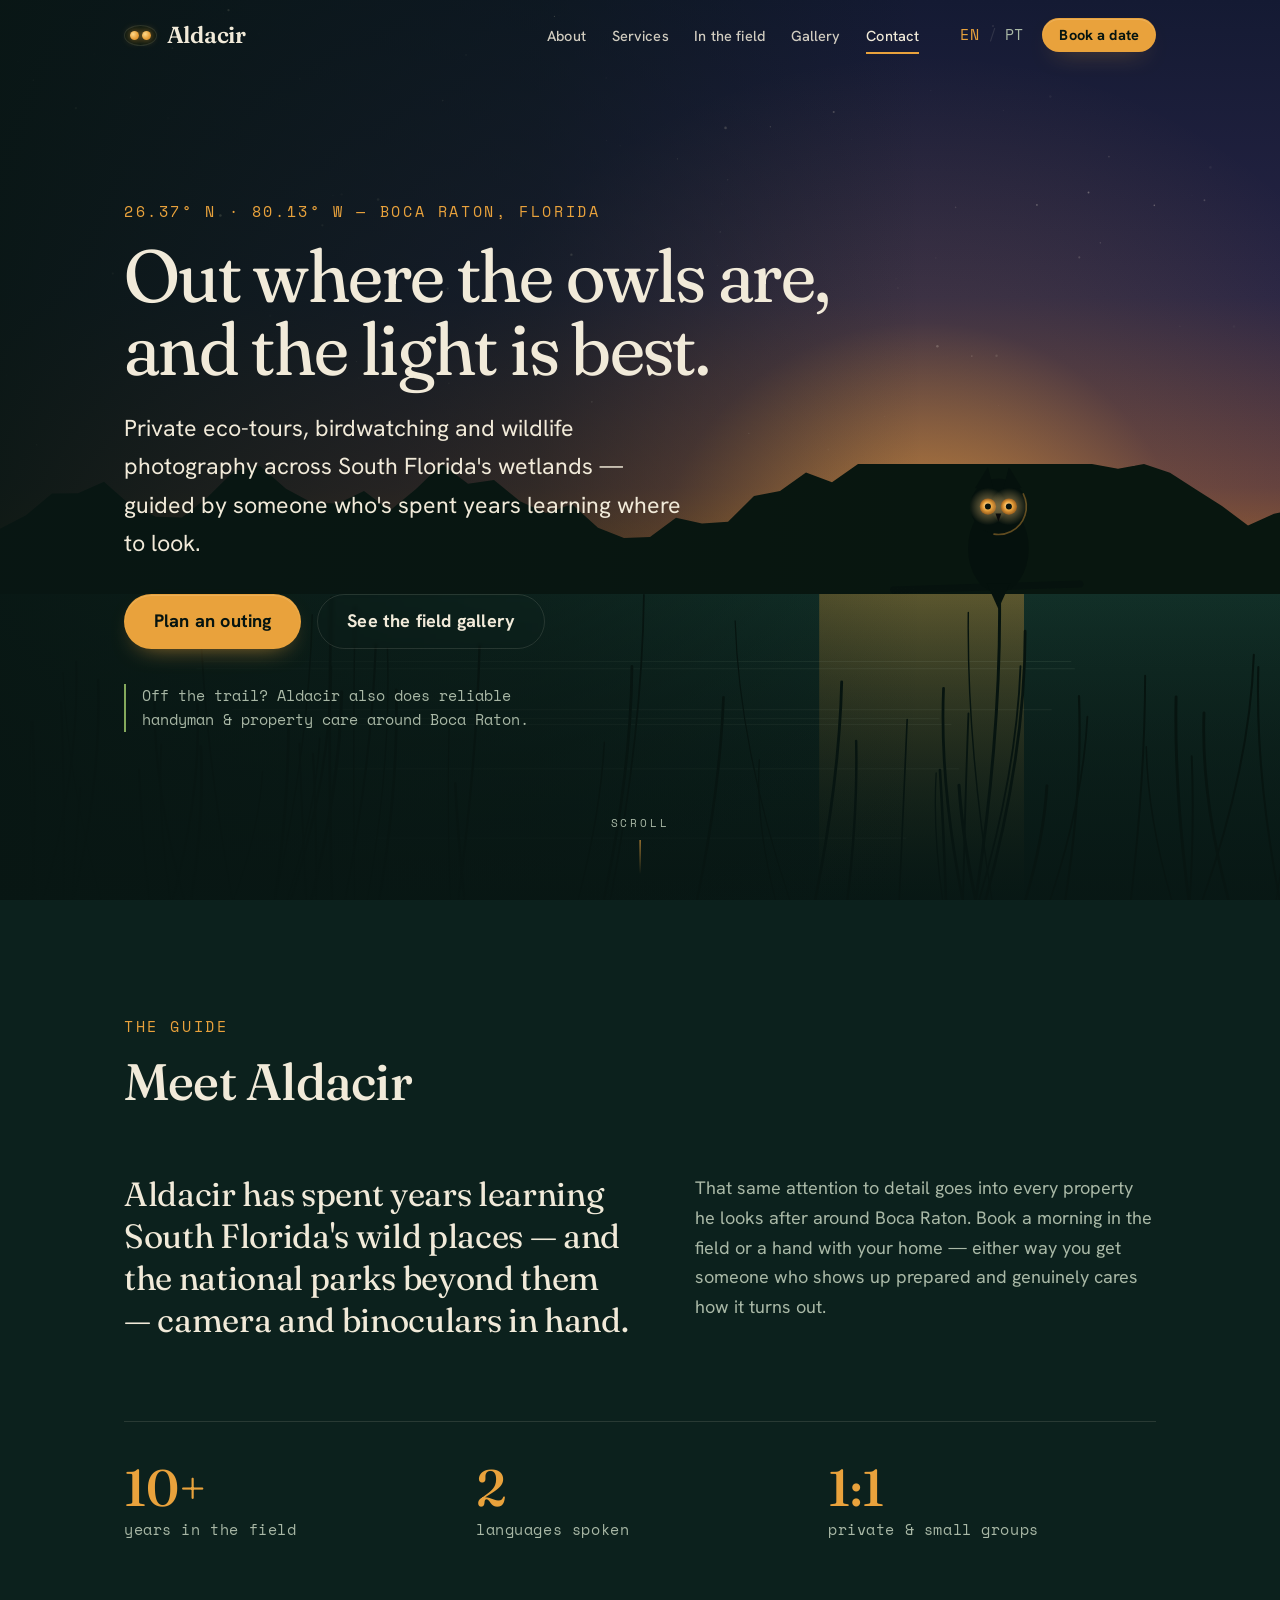
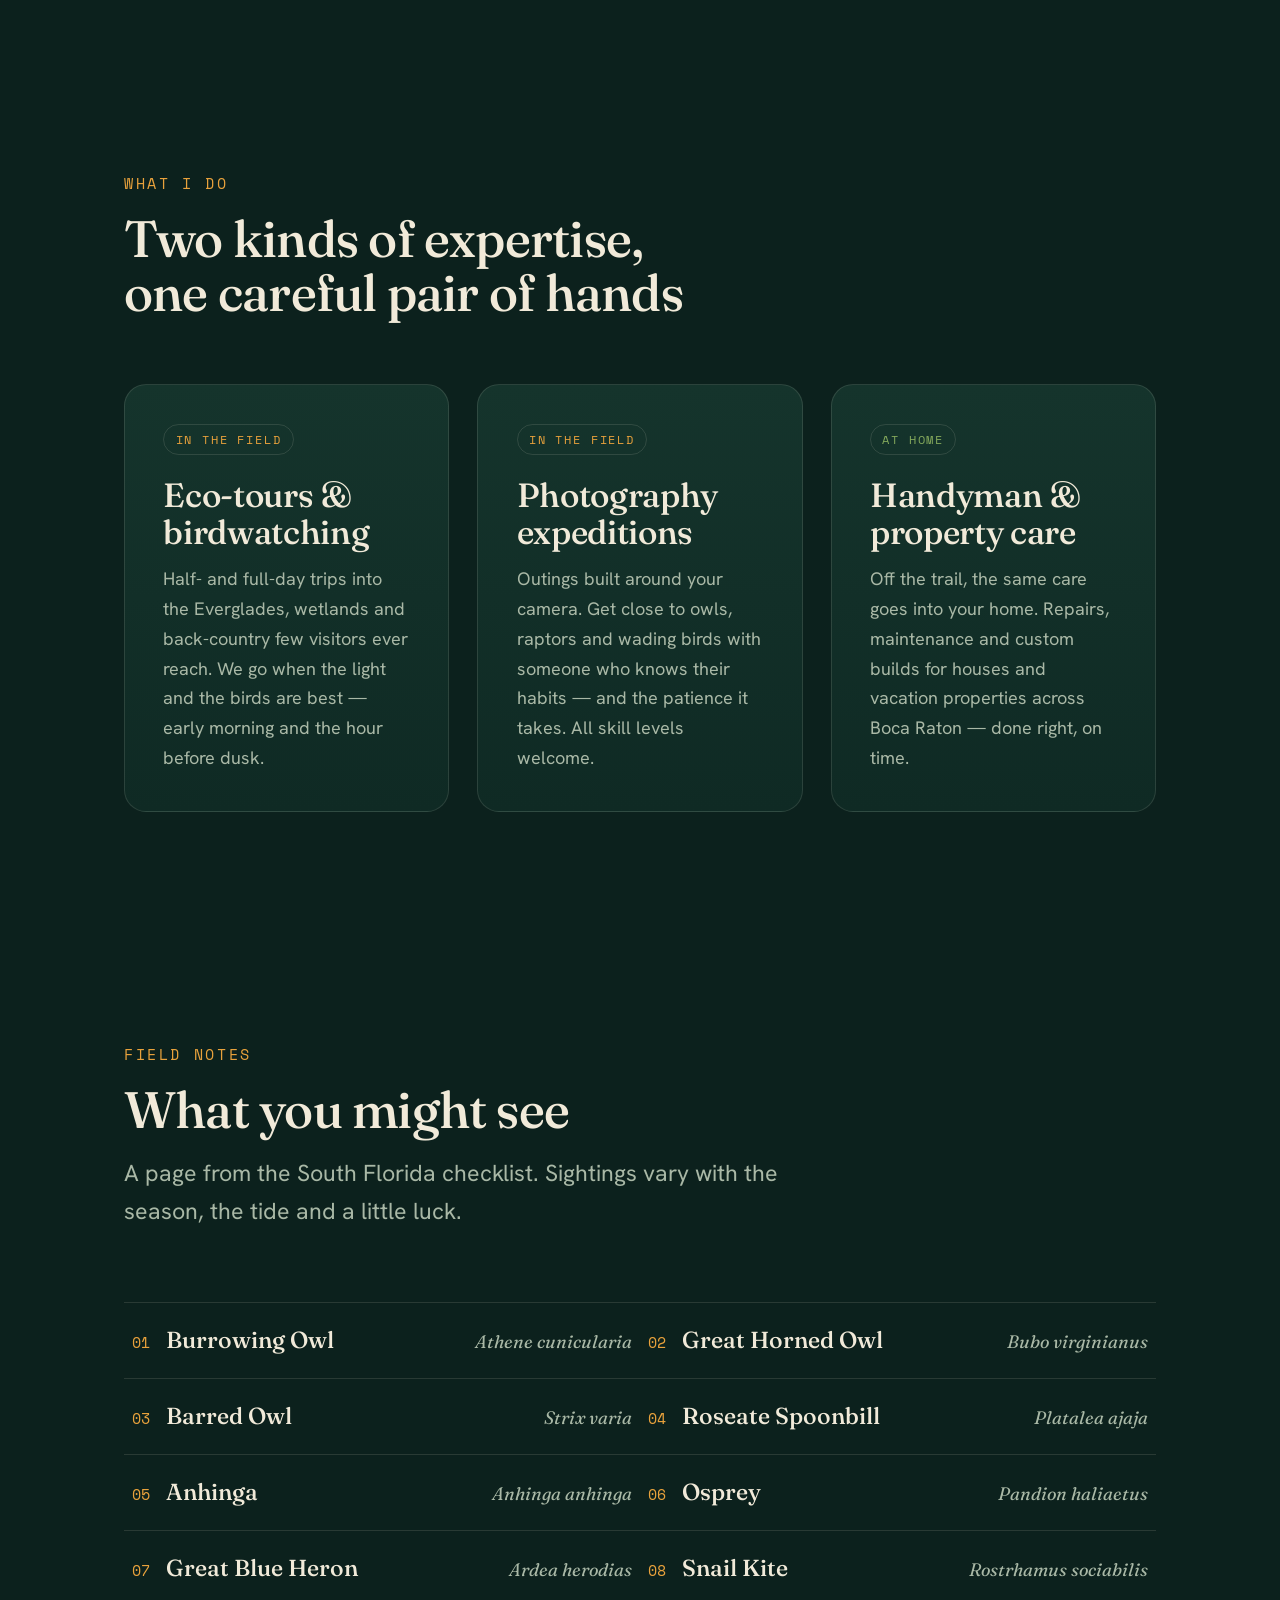
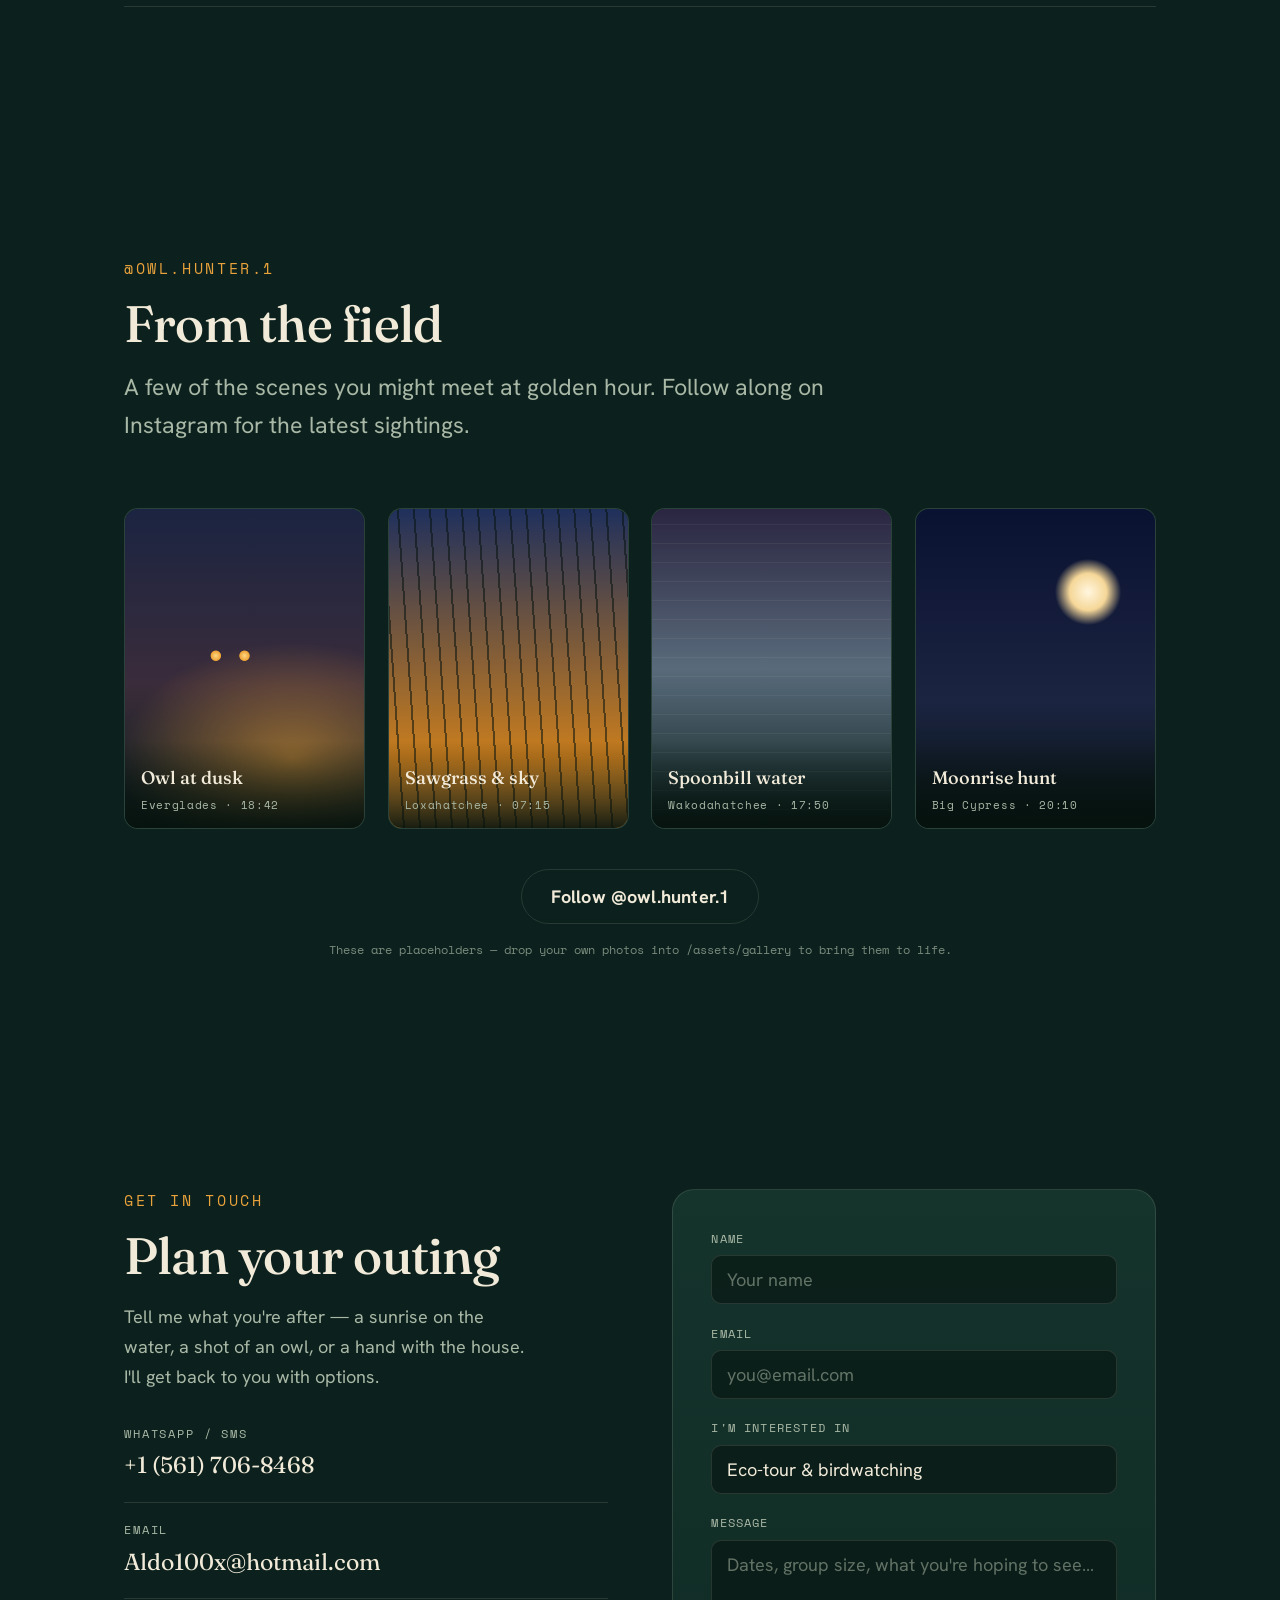
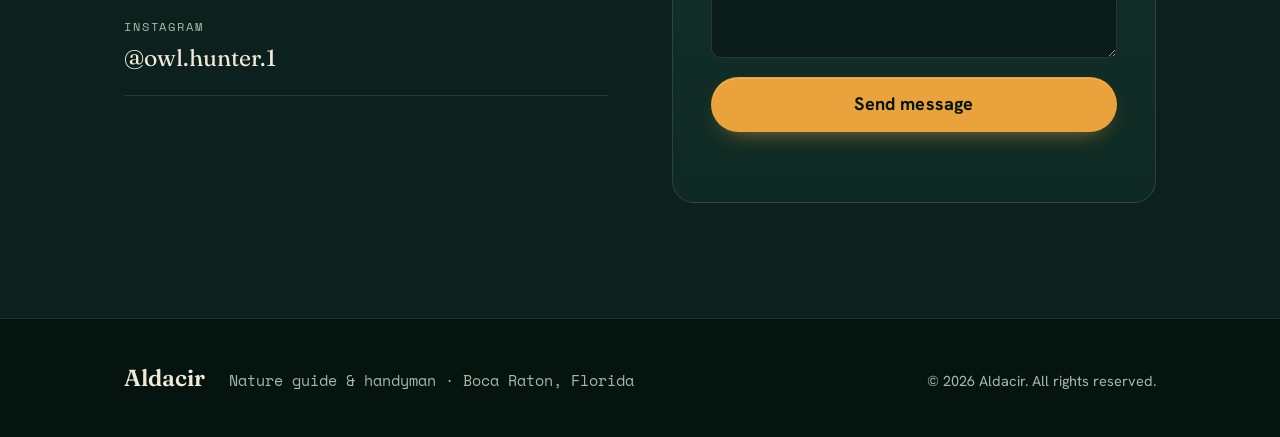
==== index.html @ 4873aee6 "Build Aldacir landing page: Everglades-twilight design, bilingual EN/PT, Netlify-ready - Redesign as" ====
<!DOCTYPE html>
<html lang="en">
<head>
  <meta charset="UTF-8" />
  <meta name="viewport" content="width=device-width, initial-scale=1.0" />
  <title>Aldacir — Nature Guide & Handyman in Boca Raton, FL</title>
  <meta name="description" content="Private eco-tours, birdwatching and wildlife photography across South Florida's wetlands — plus trusted handyman and property care in Boca Raton. Guided by Aldacir." />
  <meta name="author" content="Aldacir" />
  <meta name="theme-color" content="#0C211D" />
  <link rel="canonical" href="https://owlhunter.netlify.app/" />

  <!-- Open Graph / social -->
  <meta property="og:type" content="website" />
  <meta property="og:title" content="Aldacir — Nature Guide & Handyman in Boca Raton" />
  <meta property="og:description" content="Owls, herons and the last light of the Everglades. Private eco-tours, birdwatching and wildlife photography — plus handyman work around Boca Raton." />
  <meta property="og:image" content="/social-card.png" />
  <meta property="og:image:width" content="1200" />
  <meta property="og:image:height" content="630" />
  <meta property="og:locale" content="en_US" />
  <meta property="og:locale:alternate" content="pt_BR" />
  <meta name="twitter:card" content="summary_large_image" />
  <meta name="twitter:title" content="Aldacir — Nature Guide & Handyman in Boca Raton" />
  <meta name="twitter:description" content="Owls, herons and the last light of the Everglades. Private eco-tours and wildlife photography around Boca Raton." />
  <meta name="twitter:image" content="/social-card.png" />

  <!-- Icons -->
  <link rel="icon" type="image/svg+xml" href="/favicon.svg" />
  <link rel="apple-touch-icon" href="/favicon.svg" />
  <link rel="manifest" href="/site.webmanifest" />

  <!-- Fonts -->
  <link rel="preconnect" href="https://fonts.googleapis.com" />
  <link rel="preconnect" href="https://fonts.gstatic.com" crossorigin />
  <link href="https://fonts.googleapis.com/css2?family=Fraunces:ital,opsz,wght@0,9..144,400;0,9..144,500;0,9..144,600;1,9..144,400;1,9..144,500&family=Hanken+Grotesk:wght@400;500;600;700&family=Space+Mono:wght@400;700&display=swap" rel="stylesheet" />

  <link rel="stylesheet" href="style.css" />
  <noscript><style>.reveal{opacity:1 !important;transform:none !important}</style></noscript>
  <script defer src="script.js"></script>

  <!-- Structured data: local business -->
  <script type="application/ld+json">
  {
    "@context": "https://schema.org",
    "@type": "LocalBusiness",
    "name": "Aldacir Nature Guide & Handyman Services",
    "description": "Private eco-tours, birdwatching, wildlife photography and handyman services in Boca Raton, South Florida.",
    "areaServed": "Boca Raton, Florida",
    "telephone": "+1-561-706-8468",
    "email": "Aldo100x@hotmail.com",
    "url": "https://owlhunter.netlify.app/",
    "sameAs": ["https://instagram.com/owl.hunter.1"],
    "address": { "@type": "PostalAddress", "addressLocality": "Boca Raton", "addressRegion": "FL", "addressCountry": "US" },
    "makesOffer": [
      { "@type": "Offer", "itemOffered": { "@type": "Service", "name": "Eco-tours & birdwatching" } },
      { "@type": "Offer", "itemOffered": { "@type": "Service", "name": "Wildlife photography expeditions" } },
      { "@type": "Offer", "itemOffered": { "@type": "Service", "name": "Handyman & property care" } }
    ]
  }
  </script>
</head>
<body>
  <a class="skip-link" href="#main" data-lang-en="Skip to content" data-lang-pt="Pular para o conteúdo">Skip to content</a>

  <header class="site-header" id="site-header">
    <nav class="nav" aria-label="Primary">
      <a class="nav__brand" href="#top" aria-label="Aldacir — home">
        <span class="nav__mark" aria-hidden="true">
          <span class="nav__eye"></span><span class="nav__eye"></span>
        </span>
        <span class="nav__name">Aldacir</span>
      </a>

      <button class="nav__toggle" id="nav-toggle" aria-expanded="false" aria-controls="nav-menu"
              data-lang-en-aria="Open menu" data-lang-pt-aria="Abrir menu" aria-label="Open menu">
        <span></span><span></span><span></span>
      </button>

      <div class="nav__menu" id="nav-menu">
        <ul class="nav__links">
          <li><a href="#about" data-lang-en="About" data-lang-pt="Sobre">About</a></li>
          <li><a href="#services" data-lang-en="Services" data-lang-pt="Serviços">Services</a></li>
          <li><a href="#field" data-lang-en="In the field" data-lang-pt="No campo">In the field</a></li>
          <li><a href="#gallery" data-lang-en="Gallery" data-lang-pt="Galeria">Gallery</a></li>
          <li><a href="#contact" data-lang-en="Contact" data-lang-pt="Contato">Contact</a></li>
        </ul>
        <div class="nav__actions">
          <div class="lang" role="group" aria-label="Language / Idioma">
            <button type="button" class="lang__btn is-active" data-set-lang="en" aria-pressed="true">EN</button>
            <span class="lang__sep" aria-hidden="true">/</span>
            <button type="button" class="lang__btn" data-set-lang="pt" aria-pressed="false">PT</button>
          </div>
          <a class="btn btn--small" href="#contact" data-lang-en="Book a date" data-lang-pt="Reservar">Book a date</a>
        </div>
      </div>
    </nav>
  </header>

  <main id="main">
    <span id="top"></span>

    <!-- HERO -->
    <section class="hero" id="hero">
      <canvas class="hero__canvas" id="hero-canvas" aria-hidden="true"></canvas>
      <div class="hero__scrim" aria-hidden="true"></div>
      <div class="hero__inner">
        <p class="eyebrow" data-lang-en="26.37° N · 80.13° W — Boca Raton, Florida"
           data-lang-pt="26,37° N · 80,13° O — Boca Raton, Flórida">26.37° N · 80.13° W — Boca Raton, Florida</p>
        <h1 class="hero__title" data-lang-en="Out where the owls are, and the light is best."
            data-lang-pt="Lá onde estão as corujas, e a luz é a melhor.">Out where the owls are, and the light is best.</h1>
        <p class="hero__lead" data-lang-en="Private eco-tours, birdwatching and wildlife photography across South Florida's wetlands — guided by someone who's spent years learning where to look."
           data-lang-pt="Passeios ecológicos privativos, observação de aves e fotografia de vida selvagem pelos pântanos do Sul da Flórida — com um guia que passou anos aprendendo onde procurar.">Private eco-tours, birdwatching and wildlife photography across South Florida's wetlands — guided by someone who's spent years learning where to look.</p>
        <div class="hero__cta">
          <a class="btn" href="#contact" data-lang-en="Plan an outing" data-lang-pt="Planejar um passeio">Plan an outing</a>
          <a class="btn btn--ghost" href="#gallery" data-lang-en="See the field gallery" data-lang-pt="Ver a galeria">See the field gallery</a>
        </div>
        <p class="hero__note" data-lang-en="Off the trail? Aldacir also does reliable handyman & property care around Boca Raton."
           data-lang-pt="Fora das trilhas? Aldacir também faz manutenção e reparos confiáveis em Boca Raton.">Off the trail? Aldacir also does reliable handyman &amp; property care around Boca Raton.</p>
      </div>
      <a class="hero__scroll" href="#about" aria-hidden="true">
        <span data-lang-en="Scroll" data-lang-pt="Role">Scroll</span>
      </a>
    </section>

    <!-- ABOUT -->
    <section class="section about reveal" id="about">
      <div class="section__head">
        <p class="eyebrow" data-lang-en="The guide" data-lang-pt="O guia">The guide</p>
        <h2 class="section__title" data-lang-en="Meet Aldacir" data-lang-pt="Conheça Aldacir">Meet Aldacir</h2>
      </div>
      <div class="about__grid">
        <p class="about__lead" data-lang-en="Aldacir has spent years learning South Florida's wild places — and the national parks beyond them — camera and binoculars in hand."
           data-lang-pt="Aldacir passou anos conhecendo os lugares selvagens do Sul da Flórida — e os parques nacionais além deles — de câmera e binóculo em punho.">Aldacir has spent years learning South Florida's wild places — and the national parks beyond them — camera and binoculars in hand.</p>
        <p class="about__body" data-lang-en="That same attention to detail goes into every property he looks after around Boca Raton. Book a morning in the field or a hand with your home — either way you get someone who shows up prepared and genuinely cares how it turns out."
           data-lang-pt="A mesma atenção aos detalhes vai para cada imóvel que ele cuida em Boca Raton. Reserve uma manhã no campo ou uma ajuda com a sua casa — de qualquer forma, você terá alguém que chega preparado e se importa de verdade com o resultado.">That same attention to detail goes into every property he looks after around Boca Raton. Book a morning in the field or a hand with your home — either way you get someone who shows up prepared and genuinely cares how it turns out.</p>
        <ul class="about__stats">
          <li>
            <span class="stat__num">10+</span>
            <span class="stat__label" data-lang-en="years in the field" data-lang-pt="anos no campo">years in the field</span>
          </li>
          <li>
            <span class="stat__num">2</span>
            <span class="stat__label" data-lang-en="languages spoken" data-lang-pt="idiomas falados">languages spoken</span>
          </li>
          <li>
            <span class="stat__num">1:1</span>
            <span class="stat__label" data-lang-en="private &amp; small groups" data-lang-pt="grupos pequenos &amp; privativos">private &amp; small groups</span>
          </li>
        </ul>
      </div>
    </section>

    <!-- SERVICES -->
    <section class="section services reveal" id="services">
      <div class="section__head">
        <p class="eyebrow" data-lang-en="What I do" data-lang-pt="O que eu faço">What I do</p>
        <h2 class="section__title" data-lang-en="Two kinds of expertise, one careful pair of hands"
            data-lang-pt="Dois tipos de experiência, um par de mãos cuidadoso">Two kinds of expertise, one careful pair of hands</h2>
      </div>
      <div class="cards">
        <article class="card">
          <span class="card__tag" data-lang-en="In the field" data-lang-pt="No campo">In the field</span>
          <h3 class="card__title" data-lang-en="Eco-tours &amp; birdwatching" data-lang-pt="Eco-tours &amp; observação de aves">Eco-tours &amp; birdwatching</h3>
          <p class="card__body" data-lang-en="Half- and full-day trips into the Everglades, wetlands and back-country few visitors ever reach. We go when the light and the birds are best — early morning and the hour before dusk."
             data-lang-pt="Saídas de meio período e dia inteiro pelos Everglades, pântanos e áreas remotas que poucos visitantes conhecem. Vamos quando a luz e as aves estão no melhor momento — começo da manhã e a hora antes do anoitecer.">Half- and full-day trips into the Everglades, wetlands and back-country few visitors ever reach. We go when the light and the birds are best — early morning and the hour before dusk.</p>
        </article>
        <article class="card">
          <span class="card__tag" data-lang-en="In the field" data-lang-pt="No campo">In the field</span>
          <h3 class="card__title" data-lang-en="Photography expeditions" data-lang-pt="Expedições fotográficas">Photography expeditions</h3>
          <p class="card__body" data-lang-en="Outings built around your camera. Get close to owls, raptors and wading birds with someone who knows their habits — and the patience it takes. All skill levels welcome."
             data-lang-pt="Saídas pensadas para a sua câmera. Chegue perto de corujas, aves de rapina e aves aquáticas com quem conhece seus hábitos — e a paciência que isso exige. Todos os níveis são bem-vindos.">Outings built around your camera. Get close to owls, raptors and wading birds with someone who knows their habits — and the patience it takes. All skill levels welcome.</p>
        </article>
        <article class="card">
          <span class="card__tag card__tag--alt" data-lang-en="At home" data-lang-pt="Em casa">At home</span>
          <h3 class="card__title" data-lang-en="Handyman &amp; property care" data-lang-pt="Manutenção &amp; reparos">Handyman &amp; property care</h3>
          <p class="card__body" data-lang-en="Off the trail, the same care goes into your home. Repairs, maintenance and custom builds for houses and vacation properties across Boca Raton — done right, on time."
             data-lang-pt="Fora das trilhas, o mesmo cuidado vai para a sua casa. Reparos, manutenção e construções sob medida para residências e imóveis de veraneio em Boca Raton — bem-feito e no prazo.">Off the trail, the same care goes into your home. Repairs, maintenance and custom builds for houses and vacation properties across Boca Raton — done right, on time.</p>
        </article>
      </div>
    </section>

    <!-- FIELD CHECKLIST -->
    <section class="section field reveal" id="field">
      <div class="section__head">
        <p class="eyebrow" data-lang-en="Field notes" data-lang-pt="Caderno de campo">Field notes</p>
        <h2 class="section__title" data-lang-en="What you might see" data-lang-pt="O que você pode ver">What you might see</h2>
        <p class="section__sub" data-lang-en="A page from the South Florida checklist. Sightings vary with the season, the tide and a little luck."
           data-lang-pt="Uma página da lista do Sul da Flórida. Os avistamentos variam com a estação, a maré e um pouco de sorte.">A page from the South Florida checklist. Sightings vary with the season, the tide and a little luck.</p>
      </div>
      <ul class="checklist" id="checklist">
        <li class="species">
          <span class="species__no">01</span>
          <span class="species__name" data-lang-en="Burrowing Owl" data-lang-pt="Coruja-buraqueira">Burrowing Owl</span>
          <span class="species__latin">Athene cunicularia</span>
        </li>
        <li class="species">
          <span class="species__no">02</span>
          <span class="species__name" data-lang-en="Great Horned Owl" data-lang-pt="Jacurutu">Great Horned Owl</span>
          <span class="species__latin">Bubo virginianus</span>
        </li>
        <li class="species">
          <span class="species__no">03</span>
          <span class="species__name" data-lang-en="Barred Owl" data-lang-pt="Coruja-listrada">Barred Owl</span>
          <span class="species__latin">Strix varia</span>
        </li>
        <li class="species">
          <span class="species__no">04</span>
          <span class="species__name" data-lang-en="Roseate Spoonbill" data-lang-pt="Colhereiro">Roseate Spoonbill</span>
          <span class="species__latin">Platalea ajaja</span>
        </li>
        <li class="species">
          <span class="species__no">05</span>
          <span class="species__name" data-lang-en="Anhinga" data-lang-pt="Biguatinga">Anhinga</span>
          <span class="species__latin">Anhinga anhinga</span>
        </li>
        <li class="species">
          <span class="species__no">06</span>
          <span class="species__name" data-lang-en="Osprey" data-lang-pt="Águia-pescadora">Osprey</span>
          <span class="species__latin">Pandion haliaetus</span>
        </li>
        <li class="species">
          <span class="species__no">07</span>
          <span class="species__name" data-lang-en="Great Blue Heron" data-lang-pt="Garça-azul-grande">Great Blue Heron</span>
          <span class="species__latin">Ardea herodias</span>
        </li>
        <li class="species">
          <span class="species__no">08</span>
          <span class="species__name" data-lang-en="Snail Kite" data-lang-pt="Gavião-caramujeiro">Snail Kite</span>
          <span class="species__latin">Rostrhamus sociabilis</span>
        </li>
      </ul>
    </section>

    <!-- GALLERY -->
    <section class="section gallery reveal" id="gallery">
      <div class="section__head">
        <p class="eyebrow">@owl.hunter.1</p>
        <h2 class="section__title" data-lang-en="From the field" data-lang-pt="Direto do campo">From the field</h2>
        <p class="section__sub" data-lang-en="A few of the scenes you might meet at golden hour. Follow along on Instagram for the latest sightings."
           data-lang-pt="Algumas das cenas que você pode encontrar na hora dourada. Acompanhe no Instagram os avistamentos mais recentes.">A few of the scenes you might meet at golden hour. Follow along on Instagram for the latest sightings.</p>
      </div>
      <div class="plates" id="plates">
        <figure class="plate plate--owl">
          <div class="plate__art" aria-hidden="true"></div>
          <figcaption>
            <span class="plate__label" data-lang-en="Owl at dusk" data-lang-pt="Coruja ao entardecer">Owl at dusk</span>
            <span class="plate__meta">Everglades · 18:42</span>
          </figcaption>
        </figure>
        <figure class="plate plate--reeds">
          <div class="plate__art" aria-hidden="true"></div>
          <figcaption>
            <span class="plate__label" data-lang-en="Sawgrass &amp; sky" data-lang-pt="Capim-serra &amp; céu">Sawgrass &amp; sky</span>
            <span class="plate__meta">Loxahatchee · 07:15</span>
          </figcaption>
        </figure>
        <figure class="plate plate--water">
          <div class="plate__art" aria-hidden="true"></div>
          <figcaption>
            <span class="plate__label" data-lang-en="Spoonbill water" data-lang-pt="Águas do colhereiro">Spoonbill water</span>
            <span class="plate__meta">Wakodahatchee · 17:50</span>
          </figcaption>
        </figure>
        <figure class="plate plate--moon">
          <div class="plate__art" aria-hidden="true"></div>
          <figcaption>
            <span class="plate__label" data-lang-en="Moonrise hunt" data-lang-pt="Caça ao luar">Moonrise hunt</span>
            <span class="plate__meta">Big Cypress · 20:10</span>
          </figcaption>
        </figure>
      </div>
      <div class="gallery__cta">
        <a class="btn btn--ghost" href="https://instagram.com/owl.hunter.1" target="_blank" rel="noopener"
           data-lang-en="Follow @owl.hunter.1" data-lang-pt="Seguir @owl.hunter.1">Follow @owl.hunter.1</a>
        <p class="gallery__hint" data-lang-en="These are placeholders — drop your own photos into /assets/gallery to bring them to life."
           data-lang-pt="Estes são espaços reservados — coloque suas próprias fotos em /assets/gallery para dar vida a eles.">These are placeholders — drop your own photos into /assets/gallery to bring them to life.</p>
      </div>
    </section>

    <!-- CONTACT -->
    <section class="section contact reveal" id="contact">
      <div class="contact__grid">
        <div class="contact__intro">
          <p class="eyebrow" data-lang-en="Get in touch" data-lang-pt="Fale comigo">Get in touch</p>
          <h2 class="section__title" data-lang-en="Plan your outing" data-lang-pt="Planeje seu passeio">Plan your outing</h2>
          <p class="contact__lead" data-lang-en="Tell me what you're after — a sunrise on the water, a shot of an owl, or a hand with the house. I'll get back to you with options."
             data-lang-pt="Conte o que você procura — um amanhecer na água, uma foto de coruja ou uma ajuda com a casa. Eu retorno com opções.">Tell me what you're after — a sunrise on the water, a shot of an owl, or a hand with the house. I'll get back to you with options.</p>
          <ul class="contact__direct">
            <li>
              <span class="contact__k" data-lang-en="WhatsApp / SMS" data-lang-pt="WhatsApp / SMS">WhatsApp / SMS</span>
              <a class="contact__v" href="https://wa.me/15617068468">+1 (561) 706-8468</a>
            </li>
            <li>
              <span class="contact__k" data-lang-en="Email" data-lang-pt="E-mail">Email</span>
              <a class="contact__v" href="mailto:Aldo100x@hotmail.com">Aldo100x@hotmail.com</a>
            </li>
            <li>
              <span class="contact__k" data-lang-en="Instagram" data-lang-pt="Instagram">Instagram</span>
              <a class="contact__v" href="https://instagram.com/owl.hunter.1" target="_blank" rel="noopener">@owl.hunter.1</a>
            </li>
          </ul>
        </div>

        <form class="contact__form" name="contact" method="POST" data-netlify="true" netlify-honeypot="bot-field" id="contact-form">
          <input type="hidden" name="form-name" value="contact" />
          <p class="hidden-field">
            <label>Don't fill this out: <input name="bot-field" /></label>
          </p>

          <div class="field">
            <label for="name" data-lang-en="Name" data-lang-pt="Nome">Name</label>
            <input type="text" id="name" name="name" required autocomplete="name"
                   data-lang-en-ph="Your name" data-lang-pt-ph="Seu nome" placeholder="Your name" />
          </div>

          <div class="field">
            <label for="email" data-lang-en="Email" data-lang-pt="E-mail">Email</label>
            <input type="email" id="email" name="email" required autocomplete="email"
                   data-lang-en-ph="you@email.com" data-lang-pt-ph="voce@email.com" placeholder="you@email.com" />
          </div>

          <div class="field">
            <label for="interest" data-lang-en="I'm interested in" data-lang-pt="Tenho interesse em">I'm interested in</label>
            <select id="interest" name="interest">
              <option value="eco-tour" data-lang-en="Eco-tour &amp; birdwatching" data-lang-pt="Eco-tour &amp; observação de aves">Eco-tour &amp; birdwatching</option>
              <option value="photography" data-lang-en="Photography expedition" data-lang-pt="Expedição fotográfica">Photography expedition</option>
              <option value="handyman" data-lang-en="Handyman &amp; property care" data-lang-pt="Manutenção &amp; reparos">Handyman &amp; property care</option>
              <option value="other" data-lang-en="Something else" data-lang-pt="Outro assunto">Something else</option>
            </select>
          </div>

          <div class="field">
            <label for="message" data-lang-en="Message" data-lang-pt="Mensagem">Message</label>
            <textarea id="message" name="message" rows="4" required
                      data-lang-en-ph="Dates, group size, what you're hoping to see…"
                      data-lang-pt-ph="Datas, tamanho do grupo, o que você espera ver…"
                      placeholder="Dates, group size, what you're hoping to see…"></textarea>
          </div>

          <button type="submit" class="btn btn--full" data-lang-en="Send message" data-lang-pt="Enviar mensagem">Send message</button>
          <p class="form-status" id="form-status" role="status" aria-live="polite"></p>
        </form>
      </div>
    </section>
  </main>

  <footer class="site-footer">
    <div class="site-footer__inner">
      <span class="footer__brand">Aldacir</span>
      <p class="footer__line" data-lang-en="Nature guide &amp; handyman · Boca Raton, Florida"
         data-lang-pt="Guia naturalista &amp; handyman · Boca Raton, Flórida">Nature guide &amp; handyman · Boca Raton, Florida</p>
      <p class="footer__copy">&copy; <span id="year"></span> Aldacir. <span data-lang-en="All rights reserved." data-lang-pt="Todos os direitos reservados.">All rights reserved.</span></p>
    </div>
  </footer>
</body>
</html>
---- style.css ----
/* =========================================================
   Aldacir — Nature Guide & Handyman
   Design system: "Everglades twilight" / naturalist field notes
   ========================================================= */

:root {
  /* Palette — wetland dusk */
  --ground:    #0C211D;   /* deep twilight teal-green (water at dusk) */
  --ground-2:  #0F2A24;   /* surface */
  --ground-3:  #15342C;   /* raised card */
  --ink:       #061410;   /* near-black teal (silhouettes, deep shade) */
  --text:      #F1EAD9;   /* warm sand / field-notebook paper */
  --muted:     #A9B8A6;   /* sage grey */
  --accent:    #E9A23C;   /* amber — owl eye, last light */
  --accent-2:  #84A95C;   /* sawgrass green */
  --accent-deep: #C77E22; /* amber, pressed */

  --line:      rgba(241, 234, 217, 0.12);
  --line-soft: rgba(241, 234, 217, 0.07);

  --font-display: "Fraunces", Georgia, "Times New Roman", serif;
  --font-body:    "Hanken Grotesk", system-ui, -apple-system, "Segoe UI", sans-serif;
  --font-mono:    "Space Mono", ui-monospace, "SFMono-Regular", Menlo, monospace;

  /* Fluid type scale */
  --step--1: clamp(0.82rem, 0.79rem + 0.15vw, 0.92rem);
  --step-0:  clamp(1rem, 0.95rem + 0.25vw, 1.13rem);
  --step-1:  clamp(1.2rem, 1.1rem + 0.5vw, 1.45rem);
  --step-2:  clamp(1.5rem, 1.3rem + 1vw, 2.1rem);
  --step-3:  clamp(2rem, 1.6rem + 2vw, 3.2rem);
  --step-4:  clamp(2.6rem, 1.9rem + 3.4vw, 5rem);

  --maxw: 1160px;
  --pad: clamp(1.25rem, 5vw, 4rem);
  --radius: 14px;
  --radius-lg: 22px;

  --ease: cubic-bezier(0.22, 1, 0.36, 1);
}

/* ---------- Reset ---------- */
*,
*::before,
*::after { box-sizing: border-box; }

* { margin: 0; padding: 0; }

html {
  scroll-behavior: smooth;
  -webkit-text-size-adjust: 100%;
}

body {
  font-family: var(--font-body);
  font-size: var(--step-0);
  line-height: 1.65;
  color: var(--text);
  background-color: var(--ground);
  -webkit-font-smoothing: antialiased;
  text-rendering: optimizeLegibility;
  overflow-x: hidden;
}

img { max-width: 100%; display: block; }

a { color: inherit; }

::selection {
  background: var(--accent);
  color: var(--ink);
}

:focus-visible {
  outline: 2px solid var(--accent);
  outline-offset: 3px;
  border-radius: 4px;
}

.skip-link {
  position: absolute;
  left: 50%;
  top: -120%;
  transform: translateX(-50%);
  background: var(--accent);
  color: var(--ink);
  padding: 0.6rem 1rem;
  border-radius: 0 0 10px 10px;
  font-family: var(--font-mono);
  font-size: var(--step--1);
  z-index: 100;
  transition: top 0.2s var(--ease);
}
.skip-link:focus { top: 0; }

/* ---------- Shared type helpers ---------- */
.eyebrow {
  font-family: var(--font-mono);
  font-size: var(--step--1);
  letter-spacing: 0.18em;
  text-transform: uppercase;
  color: var(--accent);
  margin-bottom: 1rem;
}

.section__title {
  font-family: var(--font-display);
  font-weight: 500;
  font-optical-sizing: auto;
  font-size: var(--step-3);
  line-height: 1.05;
  letter-spacing: -0.015em;
  color: var(--text);
  max-width: 18ch;
}

.section__sub {
  color: var(--muted);
  max-width: 56ch;
  margin-top: 1.1rem;
  font-size: var(--step-1);
}

/* ---------- Buttons ---------- */
.btn {
  --btn-bg: var(--accent);
  --btn-fg: var(--ink);
  display: inline-flex;
  align-items: center;
  justify-content: center;
  gap: 0.5em;
  font-family: var(--font-body);
  font-weight: 700;
  font-size: var(--step-0);
  letter-spacing: 0.01em;
  line-height: 1;
  padding: 0.95em 1.6em;
  border: 1px solid transparent;
  border-radius: 999px;
  background: var(--btn-bg);
  color: var(--btn-fg);
  text-decoration: none;
  cursor: pointer;
  transition: transform 0.25s var(--ease), background-color 0.25s var(--ease),
              box-shadow 0.25s var(--ease), border-color 0.25s var(--ease);
  box-shadow: 0 1px 0 rgba(255, 255, 255, 0.15) inset,
              0 10px 24px -14px rgba(233, 162, 60, 0.8);
}
.btn:hover {
  background: var(--accent-deep);
  transform: translateY(-2px);
  box-shadow: 0 1px 0 rgba(255, 255, 255, 0.18) inset,
              0 16px 30px -14px rgba(233, 162, 60, 0.95);
}
.btn:active { transform: translateY(0); }

.btn--ghost {
  --btn-bg: transparent;
  --btn-fg: var(--text);
  border-color: var(--line);
  box-shadow: none;
  backdrop-filter: blur(2px);
}
.btn--ghost:hover {
  --btn-bg: rgba(241, 234, 217, 0.06);
  border-color: var(--accent);
  transform: translateY(-2px);
  box-shadow: none;
}

.btn--small { padding: 0.6em 1.1em; font-size: var(--step--1); }
.btn--full { width: 100%; }

/* ---------- Header / nav ---------- */
.site-header {
  position: fixed;
  inset: 0 0 auto 0;
  z-index: 50;
  transition: background-color 0.3s var(--ease), border-color 0.3s var(--ease),
              backdrop-filter 0.3s var(--ease);
  border-bottom: 1px solid transparent;
}
.site-header.is-scrolled {
  background: rgba(8, 24, 21, 0.82);
  backdrop-filter: blur(12px) saturate(1.2);
  border-bottom-color: var(--line);
}

.nav {
  display: flex;
  align-items: center;
  justify-content: space-between;
  gap: 1rem;
  max-width: var(--maxw);
  margin: 0 auto;
  padding: 1rem var(--pad);
}

.nav__brand {
  display: inline-flex;
  align-items: center;
  gap: 0.6rem;
  text-decoration: none;
  font-family: var(--font-display);
  font-weight: 600;
  font-size: var(--step-1);
  letter-spacing: -0.01em;
  color: var(--text);
}
.nav__mark {
  display: inline-flex;
  gap: 3px;
  padding: 5px;
  border: 1px solid var(--line);
  border-radius: 50%;
  background: var(--ink);
}
.nav__eye {
  width: 9px;
  height: 9px;
  border-radius: 50%;
  background: radial-gradient(circle at 35% 35%, #ffd98a, var(--accent) 55%, var(--accent-deep));
  box-shadow: 0 0 8px rgba(233, 162, 60, 0.8);
  animation: blink 5.5s infinite var(--ease);
}
.nav__eye:nth-child(2) { animation-delay: 0.06s; }
@keyframes blink {
  0%, 92%, 100% { transform: scaleY(1); }
  95% { transform: scaleY(0.1); }
}

.nav__menu {
  display: flex;
  align-items: center;
  gap: clamp(1rem, 3vw, 2.5rem);
}
.nav__links {
  display: flex;
  align-items: center;
  gap: clamp(0.8rem, 2vw, 1.8rem);
  list-style: none;
}
.nav__links a {
  text-decoration: none;
  color: var(--text);
  font-size: var(--step--1);
  font-weight: 500;
  letter-spacing: 0.01em;
  padding: 0.4rem 0;
  position: relative;
  opacity: 0.86;
  transition: opacity 0.2s var(--ease);
}
.nav__links a::after {
  content: "";
  position: absolute;
  left: 0; bottom: -2px;
  width: 100%; height: 1.5px;
  background: var(--accent);
  transform: scaleX(0);
  transform-origin: left;
  transition: transform 0.28s var(--ease);
}
.nav__links a:hover,
.nav__links a.is-active { opacity: 1; }
.nav__links a:hover::after,
.nav__links a.is-active::after { transform: scaleX(1); }

.nav__actions {
  display: flex;
  align-items: center;
  gap: 1rem;
}

.lang {
  display: inline-flex;
  align-items: center;
  gap: 0.35rem;
  font-family: var(--font-mono);
  font-size: var(--step--1);
}
.lang__btn {
  background: none;
  border: none;
  color: var(--muted);
  cursor: pointer;
  font: inherit;
  letter-spacing: 0.05em;
  padding: 0.2rem 0.15rem;
  transition: color 0.2s var(--ease);
}
.lang__btn.is-active { color: var(--accent); }
.lang__btn:hover { color: var(--text); }
.lang__sep { color: var(--line); }

.nav__toggle {
  display: none;
  flex-direction: column;
  gap: 5px;
  background: none;
  border: none;
  cursor: pointer;
  padding: 8px;
}
.nav__toggle span {
  width: 26px; height: 2px;
  background: var(--text);
  border-radius: 2px;
  transition: transform 0.3s var(--ease), opacity 0.3s var(--ease);
}
.nav__toggle[aria-expanded="true"] span:nth-child(1) { transform: translateY(7px) rotate(45deg); }
.nav__toggle[aria-expanded="true"] span:nth-child(2) { opacity: 0; }
.nav__toggle[aria-expanded="true"] span:nth-child(3) { transform: translateY(-7px) rotate(-45deg); }

/* ---------- Layout primitive ---------- */
.section {
  max-width: var(--maxw);
  margin: 0 auto;
  padding: clamp(4rem, 9vw, 8rem) var(--pad);
}
.section__head { margin-bottom: clamp(2.5rem, 5vw, 4rem); }

/* ---------- Hero ---------- */
.hero {
  position: relative;
  min-height: 100svh;
  display: flex;
  align-items: center;
  overflow: hidden;
  background: var(--ground);
}
.hero__canvas {
  position: absolute;
  inset: 0;
  width: 100%;
  height: 100%;
  z-index: 0;
}
.hero__scrim {
  position: absolute;
  inset: 0;
  z-index: 1;
  background:
    linear-gradient(90deg, rgba(8, 22, 19, 0.92) 0%, rgba(8, 22, 19, 0.55) 42%, rgba(8, 22, 19, 0) 72%),
    linear-gradient(0deg, rgba(8, 22, 19, 0.85) 0%, rgba(8, 22, 19, 0) 35%);
  pointer-events: none;
}
.hero__inner {
  position: relative;
  z-index: 2;
  max-width: var(--maxw);
  width: 100%;
  margin: 0 auto;
  padding: 7rem var(--pad) 5rem;
}
.hero__title {
  font-family: var(--font-display);
  font-weight: 400;
  font-optical-sizing: auto;
  font-variation-settings: "SOFT" 60, "WONK" 1;
  font-size: var(--step-4);
  line-height: 0.98;
  letter-spacing: -0.022em;
  max-width: 16ch;
  margin-bottom: 1.5rem;
  text-wrap: balance;
}
.hero__lead {
  font-size: var(--step-1);
  color: var(--text);
  max-width: 44ch;
  margin-bottom: 2rem;
}
.hero__cta {
  display: flex;
  flex-wrap: wrap;
  gap: 1rem;
  margin-bottom: 2.2rem;
}
.hero__note {
  font-family: var(--font-mono);
  font-size: var(--step--1);
  color: var(--muted);
  max-width: 46ch;
  padding-left: 1rem;
  border-left: 2px solid var(--accent-2);
}
.hero__scroll {
  position: absolute;
  left: 50%;
  bottom: 1.6rem;
  transform: translateX(-50%);
  z-index: 2;
  font-family: var(--font-mono);
  font-size: 0.7rem;
  letter-spacing: 0.25em;
  text-transform: uppercase;
  color: var(--muted);
  text-decoration: none;
  display: inline-flex;
  flex-direction: column;
  align-items: center;
  gap: 0.5rem;
}
.hero__scroll::after {
  content: "";
  width: 1px;
  height: 34px;
  background: linear-gradient(var(--accent), transparent);
  animation: scrollcue 2.2s infinite var(--ease);
}
@keyframes scrollcue {
  0% { transform: scaleY(0); transform-origin: top; }
  45% { transform: scaleY(1); transform-origin: top; }
  55% { transform: scaleY(1); transform-origin: bottom; }
  100% { transform: scaleY(0); transform-origin: bottom; }
}

/* ---------- About ---------- */
.about__grid {
  display: grid;
  grid-template-columns: 1.1fr 1fr;
  gap: clamp(2rem, 5vw, 4.5rem);
  align-items: start;
}
.about__lead {
  font-family: var(--font-display);
  font-weight: 400;
  font-size: var(--step-2);
  line-height: 1.25;
  letter-spacing: -0.01em;
}
.about__body {
  color: var(--muted);
  font-size: var(--step-0);
}
.about__stats {
  grid-column: 1 / -1;
  list-style: none;
  display: grid;
  grid-template-columns: repeat(3, 1fr);
  gap: 1.5rem;
  margin-top: 1rem;
  padding-top: 2.5rem;
  border-top: 1px solid var(--line);
}
.about__stats li { display: flex; flex-direction: column; gap: 0.3rem; }
.stat__num {
  font-family: var(--font-display);
  font-size: var(--step-3);
  font-weight: 500;
  color: var(--accent);
  line-height: 1;
}
.stat__label {
  font-family: var(--font-mono);
  font-size: var(--step--1);
  letter-spacing: 0.04em;
  color: var(--muted);
}

/* ---------- Services / cards ---------- */
.cards {
  display: grid;
  grid-template-columns: repeat(3, 1fr);
  gap: clamp(1rem, 2.5vw, 1.75rem);
}
.card {
  position: relative;
  background: linear-gradient(180deg, var(--ground-3), var(--ground-2));
  border: 1px solid var(--line);
  border-radius: var(--radius-lg);
  padding: clamp(1.5rem, 3vw, 2.4rem);
  overflow: hidden;
  transition: transform 0.35s var(--ease), border-color 0.35s var(--ease),
              box-shadow 0.35s var(--ease);
}
.card::before {
  content: "";
  position: absolute;
  left: 0; top: 0;
  width: 100%; height: 3px;
  background: linear-gradient(90deg, var(--accent), transparent 70%);
  transform: scaleX(0);
  transform-origin: left;
  transition: transform 0.4s var(--ease);
}
.card:hover {
  transform: translateY(-6px);
  border-color: rgba(233, 162, 60, 0.4);
  box-shadow: 0 26px 50px -30px rgba(0, 0, 0, 0.8);
}
.card:hover::before { transform: scaleX(1); }
.card__tag {
  display: inline-block;
  font-family: var(--font-mono);
  font-size: 0.72rem;
  letter-spacing: 0.16em;
  text-transform: uppercase;
  color: var(--accent);
  border: 1px solid var(--line);
  border-radius: 999px;
  padding: 0.3rem 0.7rem;
  margin-bottom: 1.4rem;
}
.card__tag--alt { color: var(--accent-2); }
.card__title {
  font-family: var(--font-display);
  font-weight: 500;
  font-size: var(--step-2);
  line-height: 1.1;
  letter-spacing: -0.01em;
  margin-bottom: 0.8rem;
}
.card__body { color: var(--muted); font-size: var(--step-0); }

/* ---------- Field checklist ---------- */
.field { position: relative; }
.checklist {
  list-style: none;
  display: grid;
  grid-template-columns: repeat(2, 1fr);
  gap: 0;
  border-top: 1px solid var(--line);
}
.species {
  display: grid;
  grid-template-columns: auto 1fr auto;
  align-items: baseline;
  gap: 1rem;
  padding: 1.15rem 0.5rem;
  border-bottom: 1px solid var(--line);
  transition: background-color 0.25s var(--ease), padding-left 0.25s var(--ease);
}
.species:hover {
  background: rgba(233, 162, 60, 0.05);
  padding-left: 1rem;
}
.species__no {
  font-family: var(--font-mono);
  font-size: var(--step--1);
  color: var(--accent);
}
.species__name {
  font-family: var(--font-display);
  font-size: var(--step-1);
  font-weight: 500;
}
.species__latin {
  font-family: var(--font-display);
  font-style: italic;
  font-size: var(--step-0);
  color: var(--muted);
  text-align: right;
}

/* ---------- Gallery plates ---------- */
.plates {
  display: grid;
  grid-template-columns: repeat(4, 1fr);
  gap: clamp(0.8rem, 2vw, 1.4rem);
}
.plate {
  position: relative;
  border: 1px solid var(--line);
  border-radius: var(--radius);
  overflow: hidden;
  background: var(--ground-2);
  transition: transform 0.4s var(--ease), border-color 0.4s var(--ease);
}
.plate:hover { transform: translateY(-5px) scale(1.01); border-color: rgba(233,162,60,0.35); }
.plate__art {
  aspect-ratio: 3 / 4;
  background-size: cover;
  background-position: center;
  filter: saturate(1.05);
  transition: transform 0.6s var(--ease);
}
.plate:hover .plate__art { transform: scale(1.06); }

/* CSS-rendered "plates" — twilight scenes in the palette, slots for real photos */
.plate--owl .plate__art {
  background:
    radial-gradient(120% 60% at 70% 78%, rgba(233,162,60,0.55), transparent 60%),
    radial-gradient(8px 8px at 38% 46%, #ffd98a, var(--accent) 60%, transparent 70%),
    radial-gradient(8px 8px at 50% 46%, #ffd98a, var(--accent) 60%, transparent 70%),
    linear-gradient(180deg, #1b2440 0%, #3a2c3a 55%, #0a1c18 100%);
}
.plate--reeds .plate__art {
  background:
    repeating-linear-gradient(86deg, transparent 0 14px, rgba(6,18,14,0.55) 14px 16px),
    linear-gradient(180deg, #20305a 0%, #c77e22 78%, #e9a23c 100%);
}
.plate--water .plate__art {
  background:
    repeating-linear-gradient(0deg, transparent 0 18px, rgba(241,234,217,0.06) 18px 19px),
    linear-gradient(180deg, #2a2540 0%, #5a6b7a 50%, #0c211d 100%);
}
.plate--moon .plate__art {
  background:
    radial-gradient(46px 46px at 72% 26%, #fff6e0, #f4d79b 40%, transparent 72%),
    linear-gradient(180deg, #0a1230 0%, #1b2440 60%, #06120e 100%);
}
.plate figcaption {
  position: absolute;
  inset: auto 0 0 0;
  display: flex;
  flex-direction: column;
  gap: 0.15rem;
  padding: 1.4rem 1rem 0.9rem;
  background: linear-gradient(0deg, rgba(6,18,14,0.92), transparent);
}
.plate__label { font-family: var(--font-display); font-weight: 500; font-size: var(--step-0); }
.plate__meta { font-family: var(--font-mono); font-size: 0.7rem; letter-spacing: 0.06em; color: var(--muted); }

.gallery__cta {
  display: flex;
  flex-direction: column;
  align-items: center;
  gap: 1rem;
  margin-top: 2.5rem;
  text-align: center;
}
.gallery__hint { font-family: var(--font-mono); font-size: 0.72rem; color: var(--muted); opacity: 0.7; }

/* ---------- Contact ---------- */
.contact__grid {
  display: grid;
  grid-template-columns: 1fr 1fr;
  gap: clamp(2rem, 5vw, 5rem);
  align-items: start;
}
.contact__lead { color: var(--muted); margin: 1.2rem 0 2rem; max-width: 40ch; }
.contact__direct { list-style: none; display: grid; gap: 1.1rem; }
.contact__direct li {
  display: flex;
  flex-direction: column;
  gap: 0.2rem;
  padding-bottom: 1.1rem;
  border-bottom: 1px solid var(--line);
}
.contact__k {
  font-family: var(--font-mono);
  font-size: 0.72rem;
  letter-spacing: 0.16em;
  text-transform: uppercase;
  color: var(--muted);
}
.contact__v {
  font-family: var(--font-display);
  font-size: var(--step-1);
  color: var(--text);
  text-decoration: none;
  width: fit-content;
  transition: color 0.2s var(--ease);
}
.contact__v:hover { color: var(--accent); }

.contact__form {
  background: linear-gradient(180deg, var(--ground-3), var(--ground-2));
  border: 1px solid var(--line);
  border-radius: var(--radius-lg);
  padding: clamp(1.5rem, 3vw, 2.4rem);
}
.field { display: flex; flex-direction: column; gap: 0.45rem; margin-bottom: 1.2rem; }
.field label {
  font-family: var(--font-mono);
  font-size: 0.74rem;
  letter-spacing: 0.1em;
  text-transform: uppercase;
  color: var(--muted);
}
.field input,
.field select,
.field textarea {
  font-family: var(--font-body);
  font-size: var(--step-0);
  color: var(--text);
  background: rgba(6, 18, 14, 0.55);
  border: 1px solid var(--line);
  border-radius: 10px;
  padding: 0.75rem 0.9rem;
  transition: border-color 0.2s var(--ease), background-color 0.2s var(--ease);
}
.field textarea { resize: vertical; min-height: 96px; }
.field input::placeholder,
.field textarea::placeholder { color: rgba(169, 184, 166, 0.55); }
.field input:focus,
.field select:focus,
.field textarea:focus {
  outline: none;
  border-color: var(--accent);
  background: rgba(6, 18, 14, 0.8);
}
.field select { appearance: none; cursor: pointer; }

.hidden-field { position: absolute; left: -9999px; }

.form-status {
  margin-top: 0.9rem;
  font-family: var(--font-mono);
  font-size: var(--step--1);
  min-height: 1.2em;
}
.form-status.is-ok { color: var(--accent-2); }
.form-status.is-error { color: #e08a6a; }

/* ---------- Footer ---------- */
.site-footer {
  border-top: 1px solid var(--line);
  background: var(--ink);
}
.site-footer__inner {
  max-width: var(--maxw);
  margin: 0 auto;
  padding: 2.5rem var(--pad);
  display: flex;
  flex-wrap: wrap;
  align-items: baseline;
  gap: 0.6rem 1.5rem;
}
.footer__brand {
  font-family: var(--font-display);
  font-weight: 600;
  font-size: var(--step-1);
}
.footer__line { color: var(--muted); font-family: var(--font-mono); font-size: var(--step--1); }
.footer__copy { color: var(--muted); margin-left: auto; font-size: var(--step--1); }

/* ---------- Reveal-on-scroll ---------- */
.reveal {
  opacity: 0;
  transform: translateY(28px);
  transition: opacity 0.8s var(--ease), transform 0.8s var(--ease);
}
.reveal.in-view { opacity: 1; transform: none; }

/* ---------- Responsive ---------- */
@media (max-width: 900px) {
  .about__grid { grid-template-columns: 1fr; }
  .cards { grid-template-columns: 1fr; }
  .plates { grid-template-columns: repeat(2, 1fr); }
  .contact__grid { grid-template-columns: 1fr; }
  .checklist { grid-template-columns: 1fr; }
}

@media (max-width: 720px) {
  .nav__toggle { display: flex; }
  .nav__menu {
    position: absolute;
    top: 100%;
    left: 0;
    right: 0;
    flex-direction: column;
    align-items: stretch;
    gap: 1.5rem;
    padding: 1.5rem var(--pad) 2rem;
    background: rgba(8, 24, 21, 0.97);
    backdrop-filter: blur(12px);
    border-bottom: 1px solid var(--line);
    transform: translateY(-12px);
    opacity: 0;
    visibility: hidden;
    transition: transform 0.3s var(--ease), opacity 0.3s var(--ease), visibility 0.3s;
  }
  .nav__menu.is-open { transform: none; opacity: 1; visibility: visible; }
  .nav__links { flex-direction: column; align-items: flex-start; gap: 1.1rem; }
  .nav__links a { font-size: var(--step-1); }
  .nav__actions { justify-content: space-between; }
  .about__stats { grid-template-columns: 1fr; gap: 1.6rem; }
  .hero__inner { padding-top: 8rem; }
}

@media (max-width: 460px) {
  .plates { grid-template-columns: 1fr; }
  .hero__cta { flex-direction: column; align-items: stretch; }
  .hero__cta .btn { width: 100%; }
}

/* ---------- Reduced motion ---------- */
@media (prefers-reduced-motion: reduce) {
  html { scroll-behavior: auto; }
  *,
  *::before,
  *::after {
    animation-duration: 0.001ms !important;
    animation-iteration-count: 1 !important;
    transition-duration: 0.001ms !important;
  }
  .reveal { opacity: 1; transform: none; }
}
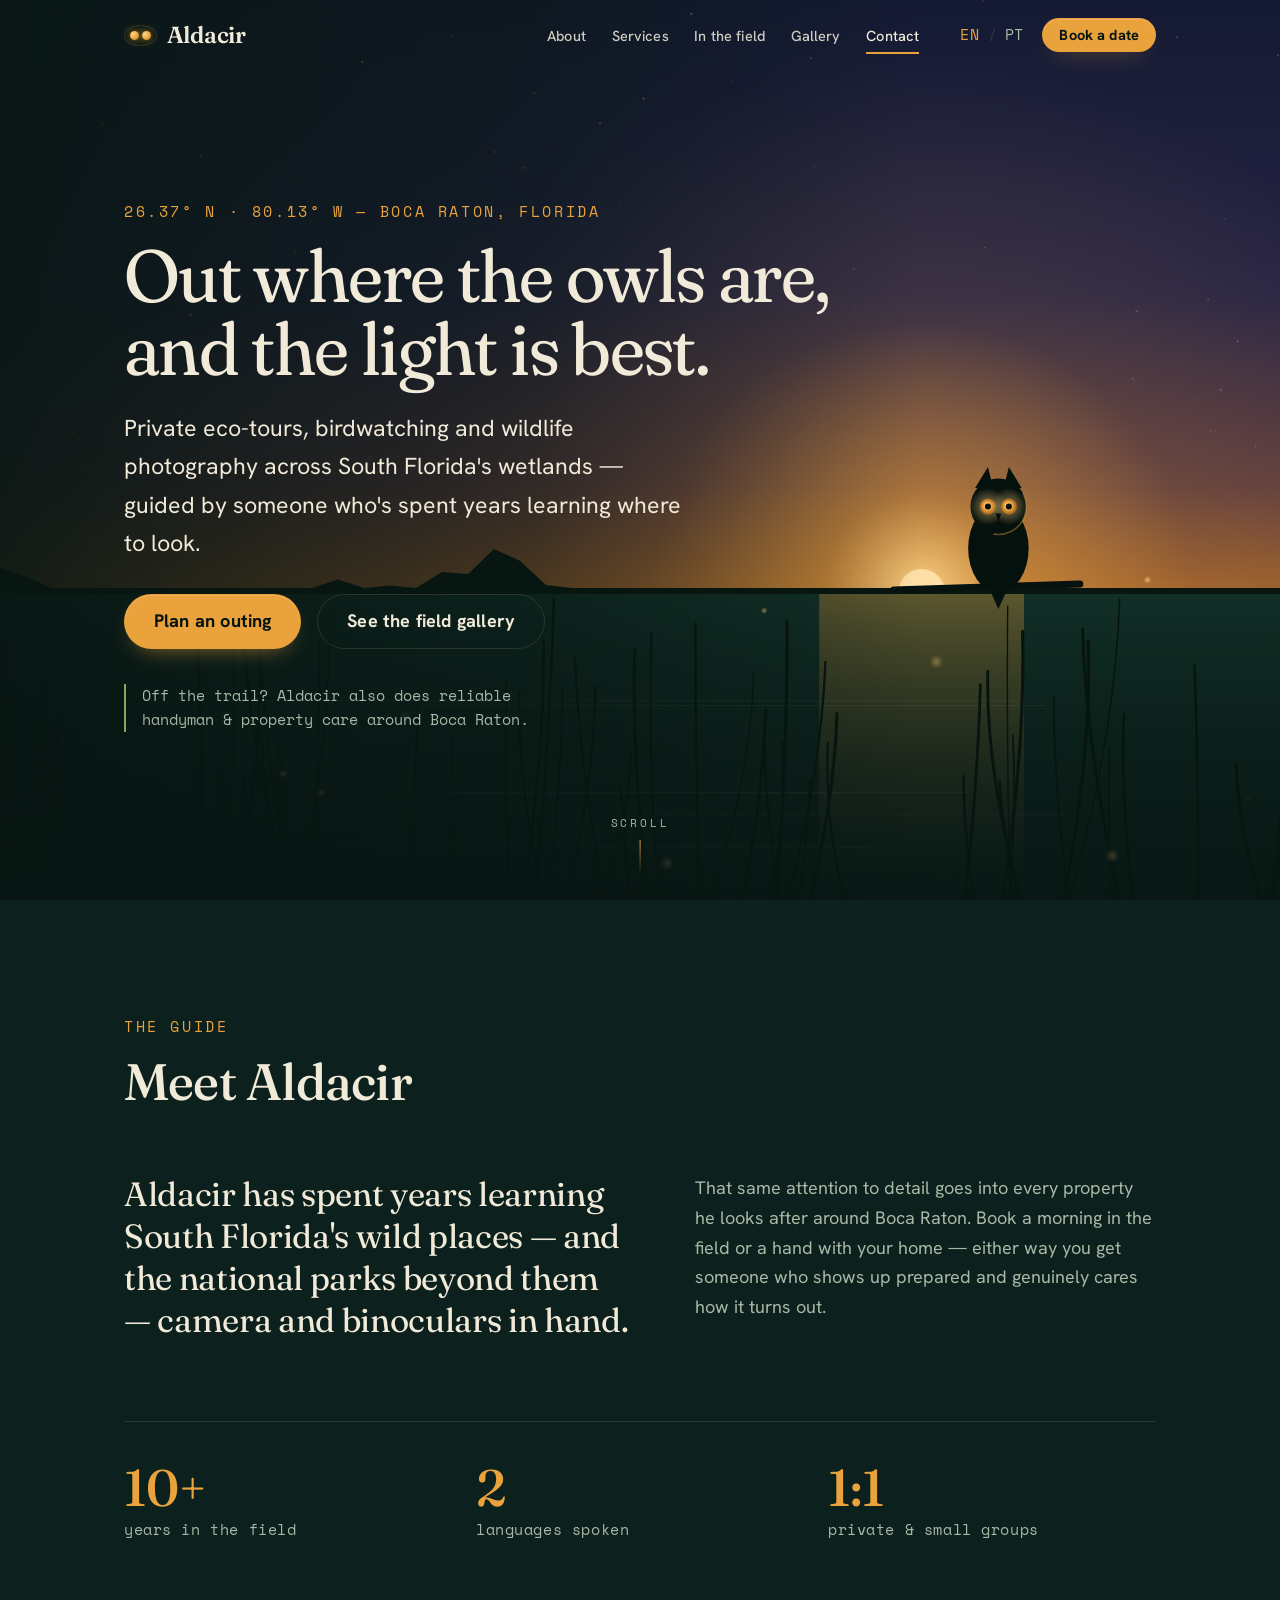
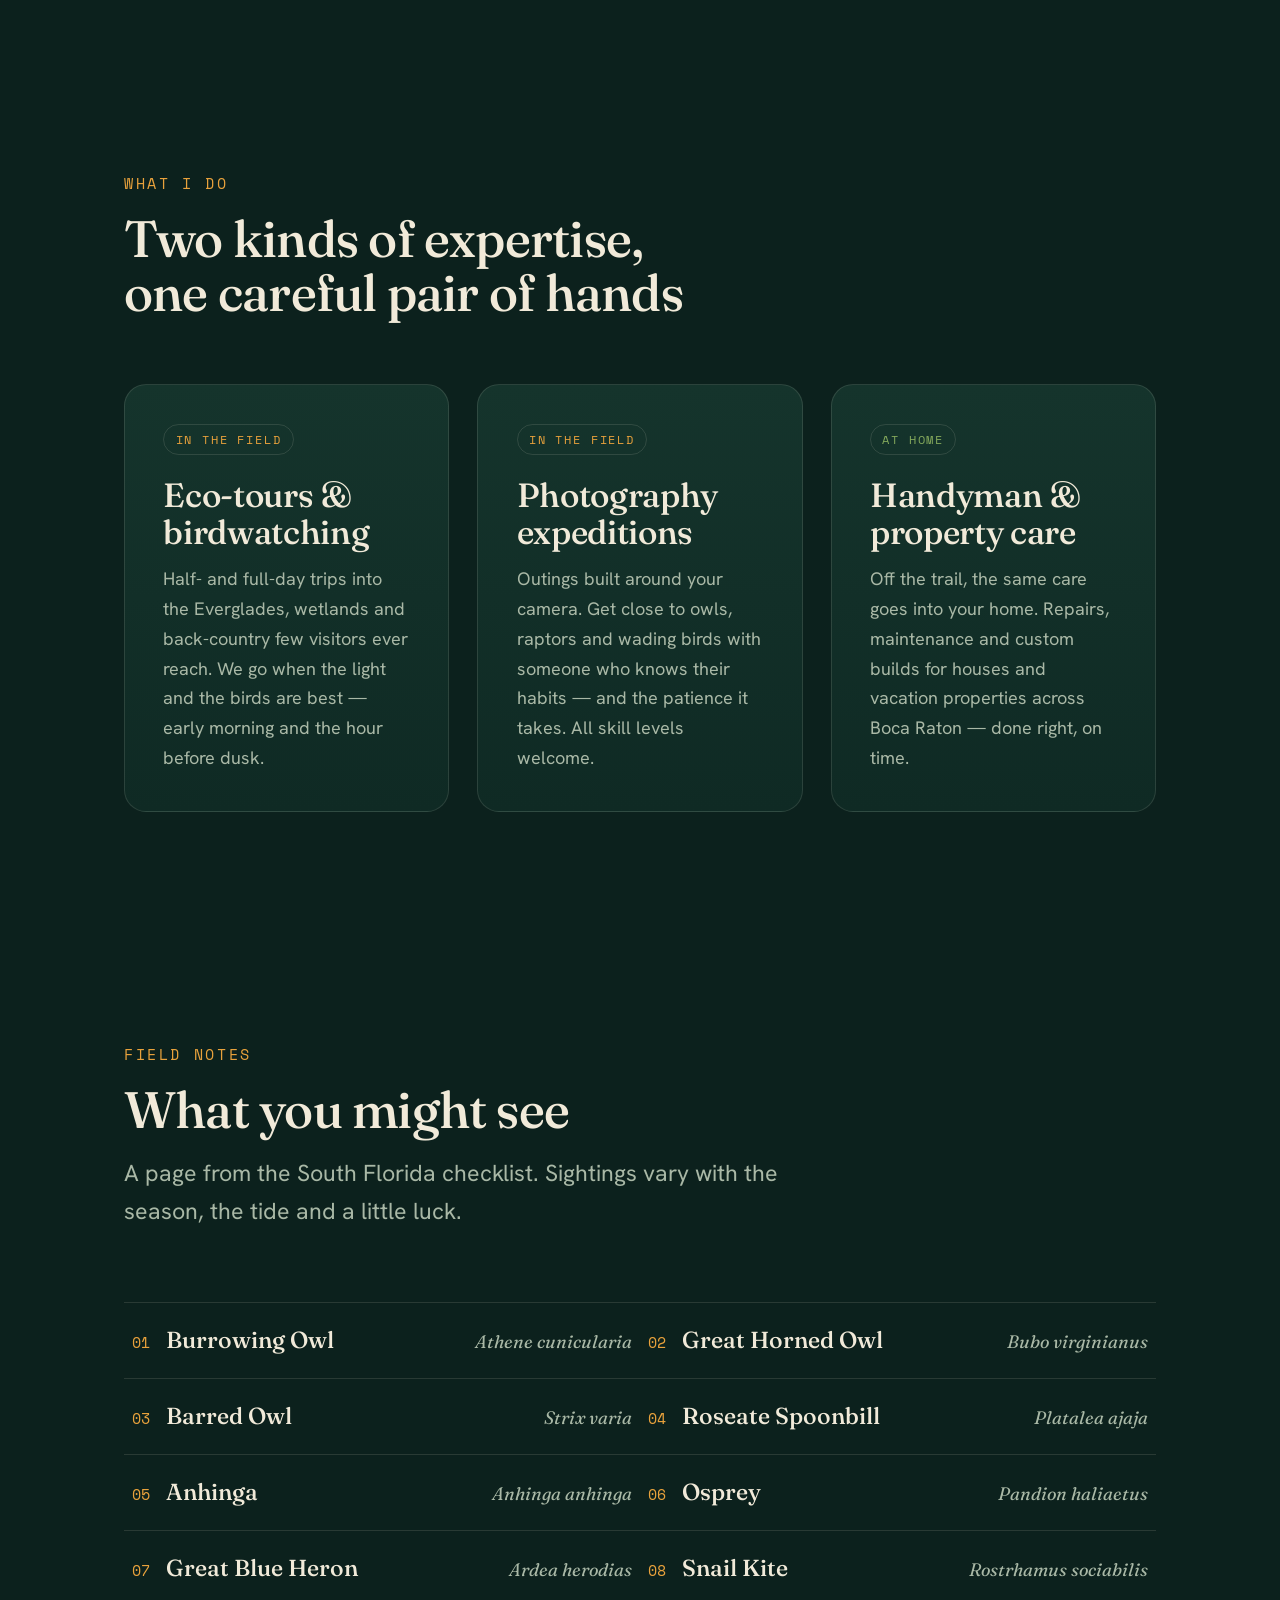
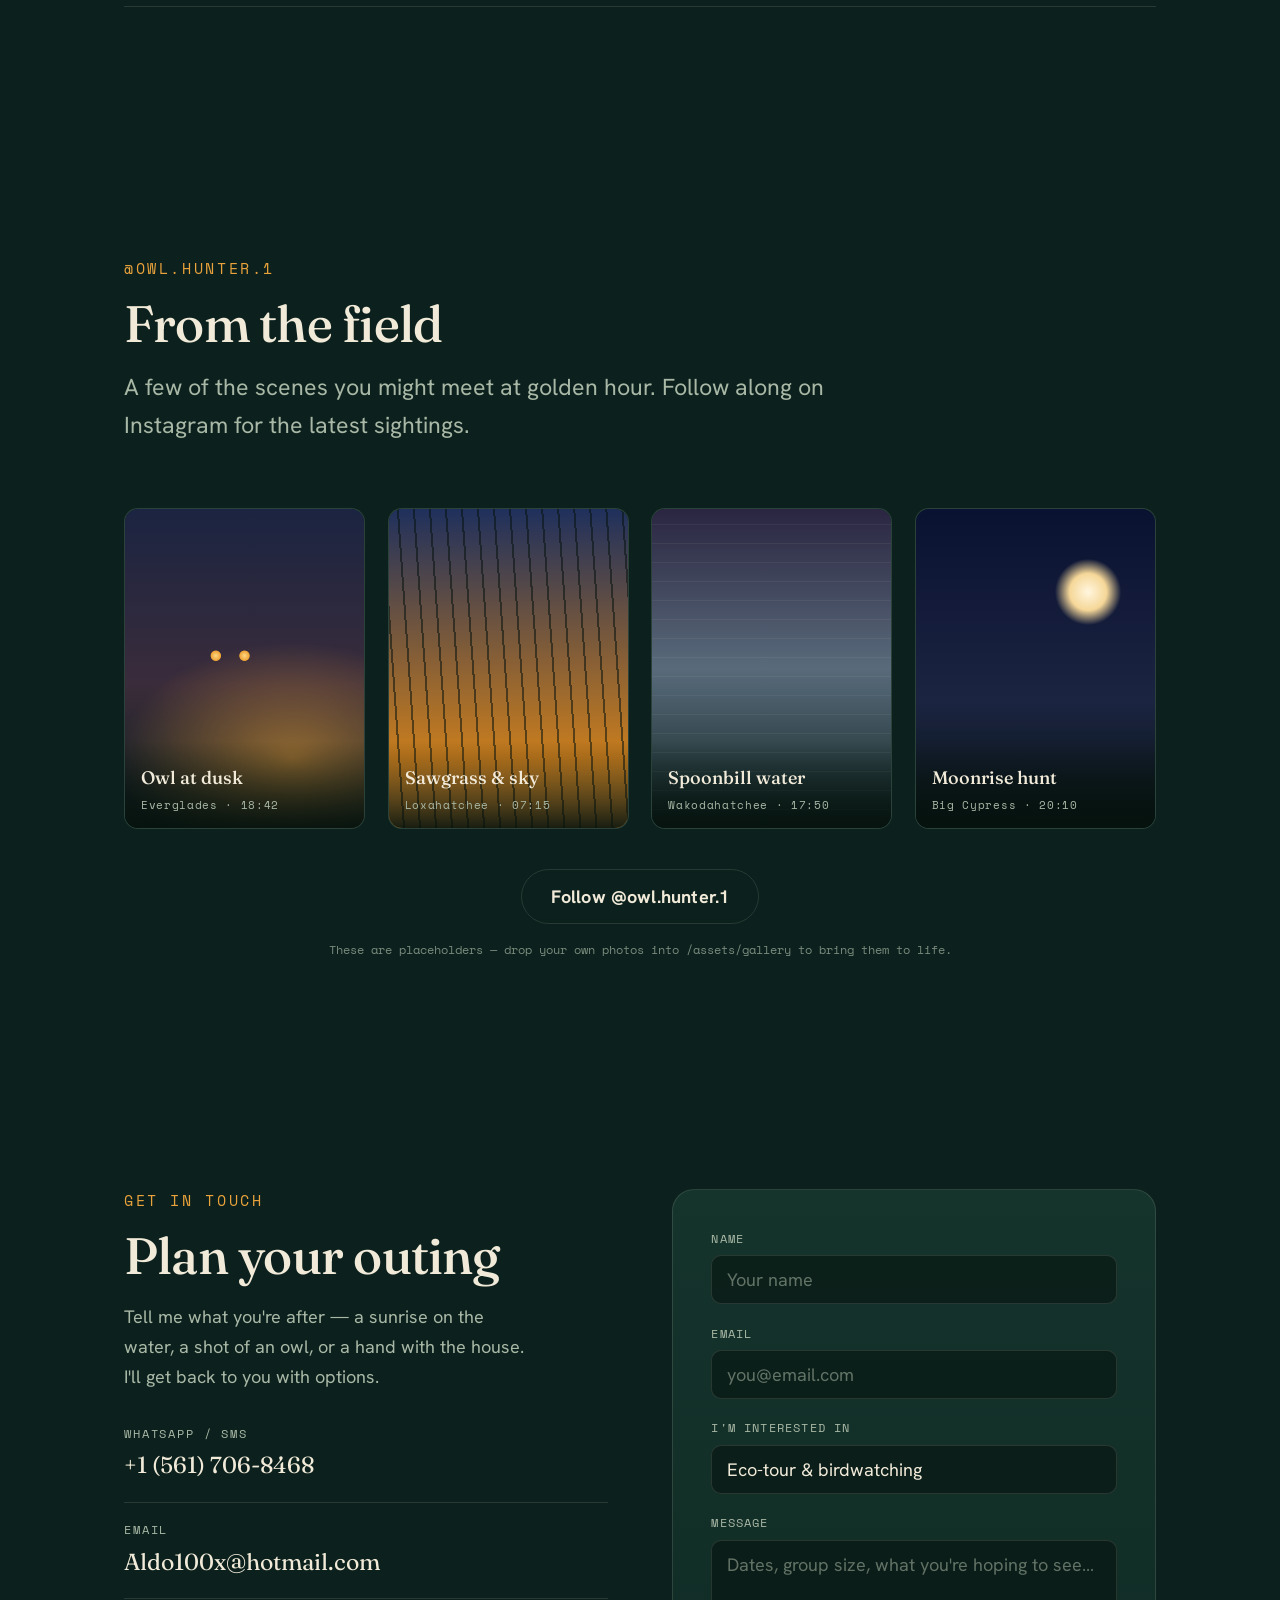
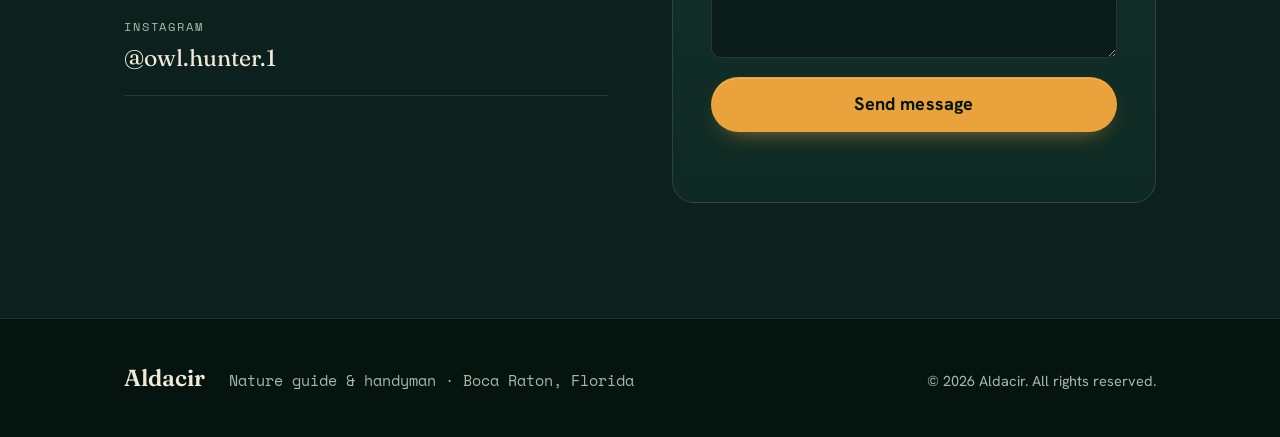
==== commit 45729190: "Address review: robustness, perf & a11y polish - script.js: guard nav scroll-spy against missing/non" ====
--- a/index.html
+++ b/index.html
@@ -44,6 +44,7 @@
     "@type": "LocalBusiness",
     "name": "Aldacir Nature Guide & Handyman Services",
     "description": "Private eco-tours, birdwatching, wildlife photography and handyman services in Boca Raton, South Florida.",
+    "image": "https://owlhunter.netlify.app/social-card.png",
     "areaServed": "Boca Raton, Florida",
     "telephone": "+1-561-706-8468",
     "email": "Aldo100x@hotmail.com",
@@ -302,8 +303,8 @@
 
         <form class="contact__form" name="contact" method="POST" data-netlify="true" netlify-honeypot="bot-field" id="contact-form">
           <input type="hidden" name="form-name" value="contact" />
-          <p class="hidden-field">
-            <label>Don't fill this out: <input name="bot-field" /></label>
+          <p class="hidden-field" aria-hidden="true">
+            <label>Don't fill this out: <input name="bot-field" tabindex="-1" autocomplete="off" /></label>
           </p>
 
           <div class="field">
--- a/style.css
+++ b/style.css
@@ -322,6 +322,7 @@
 /* ---------- Hero ---------- */
 .hero {
   position: relative;
+  min-height: 100vh;
   min-height: 100svh;
   display: flex;
   align-items: center;
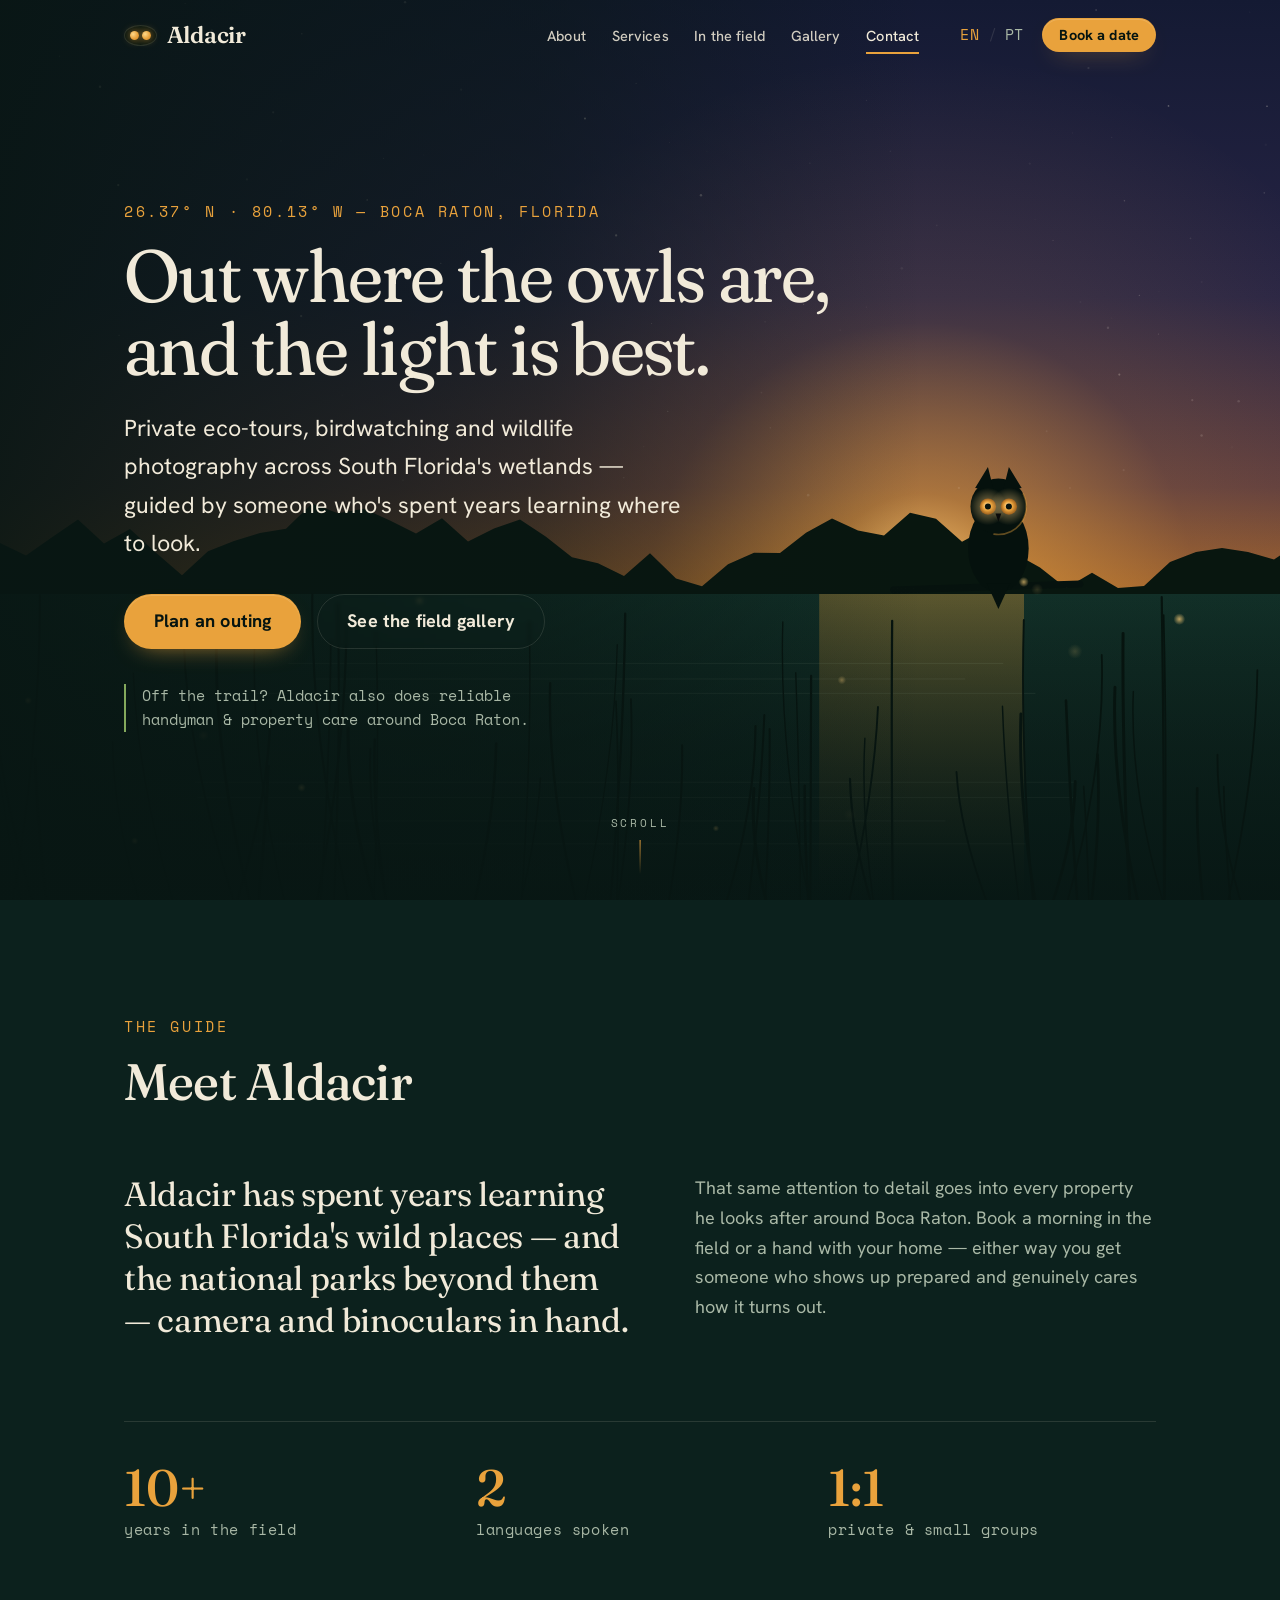
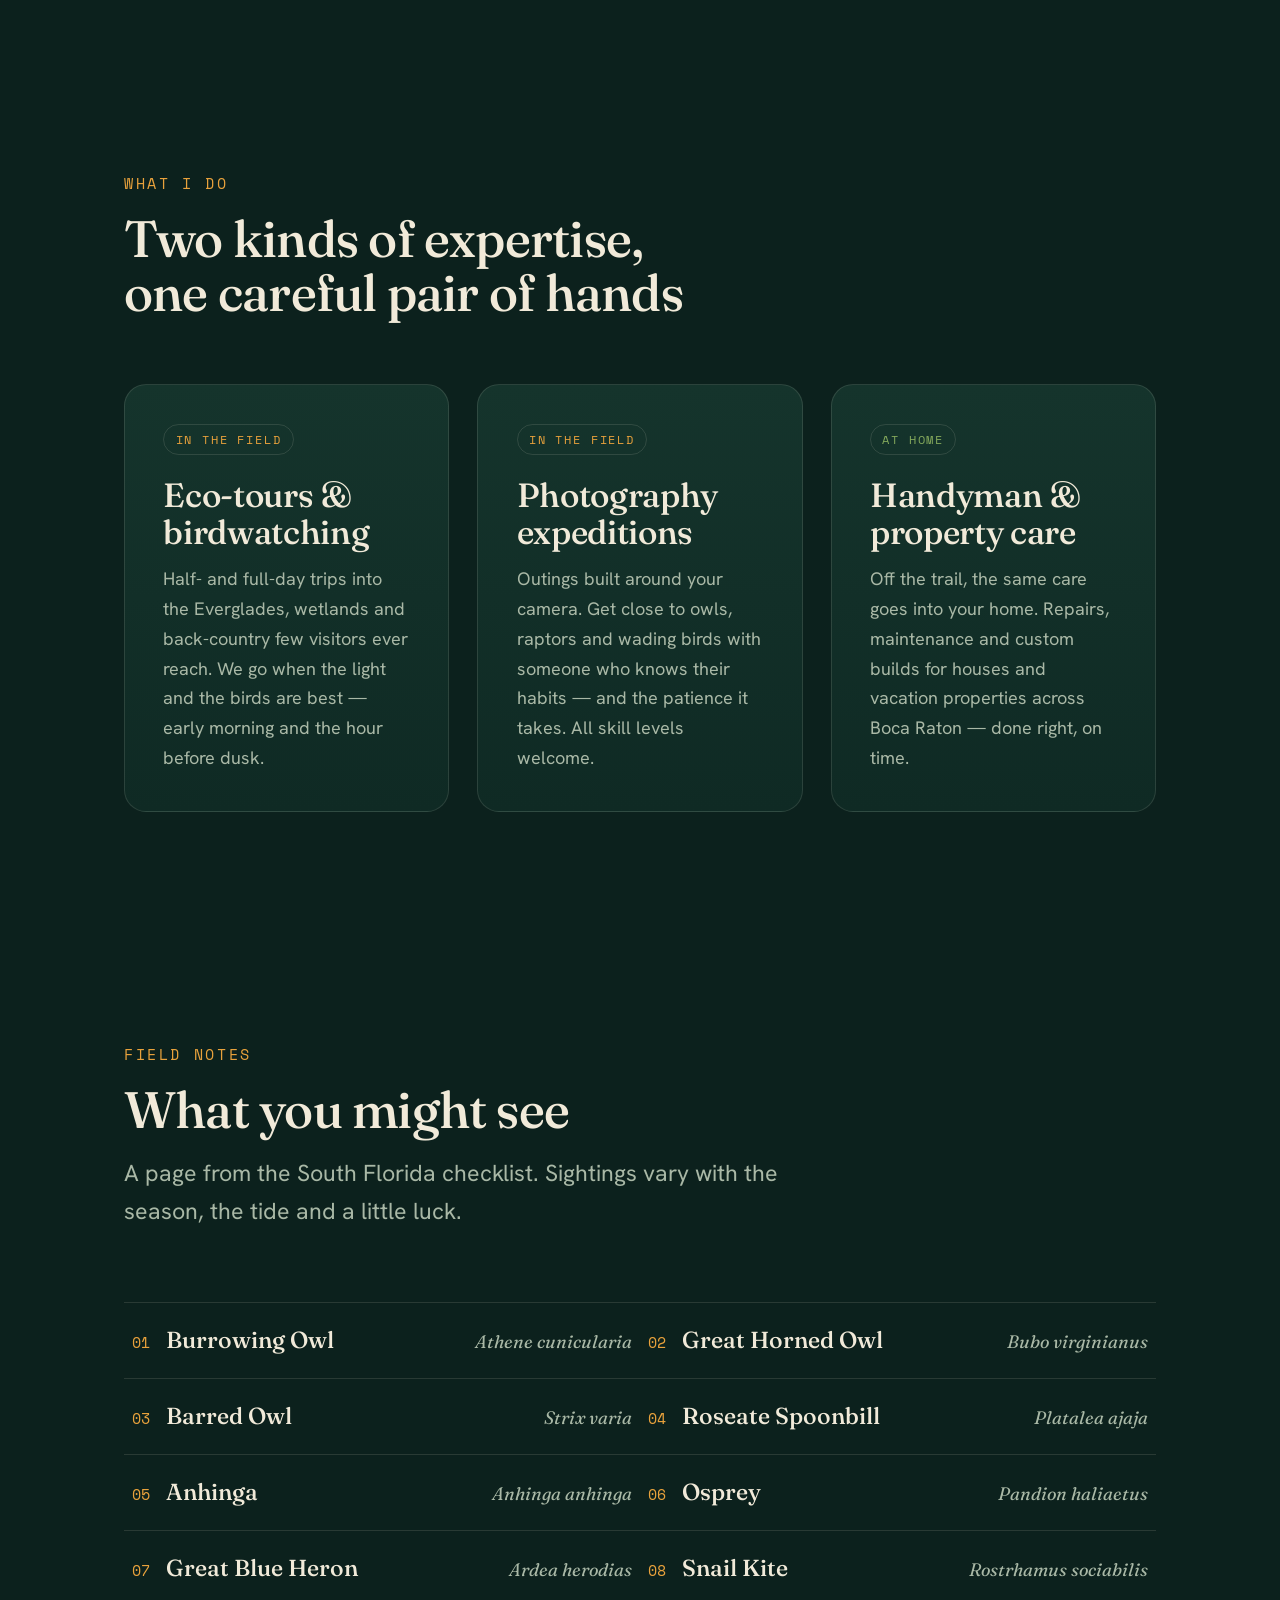
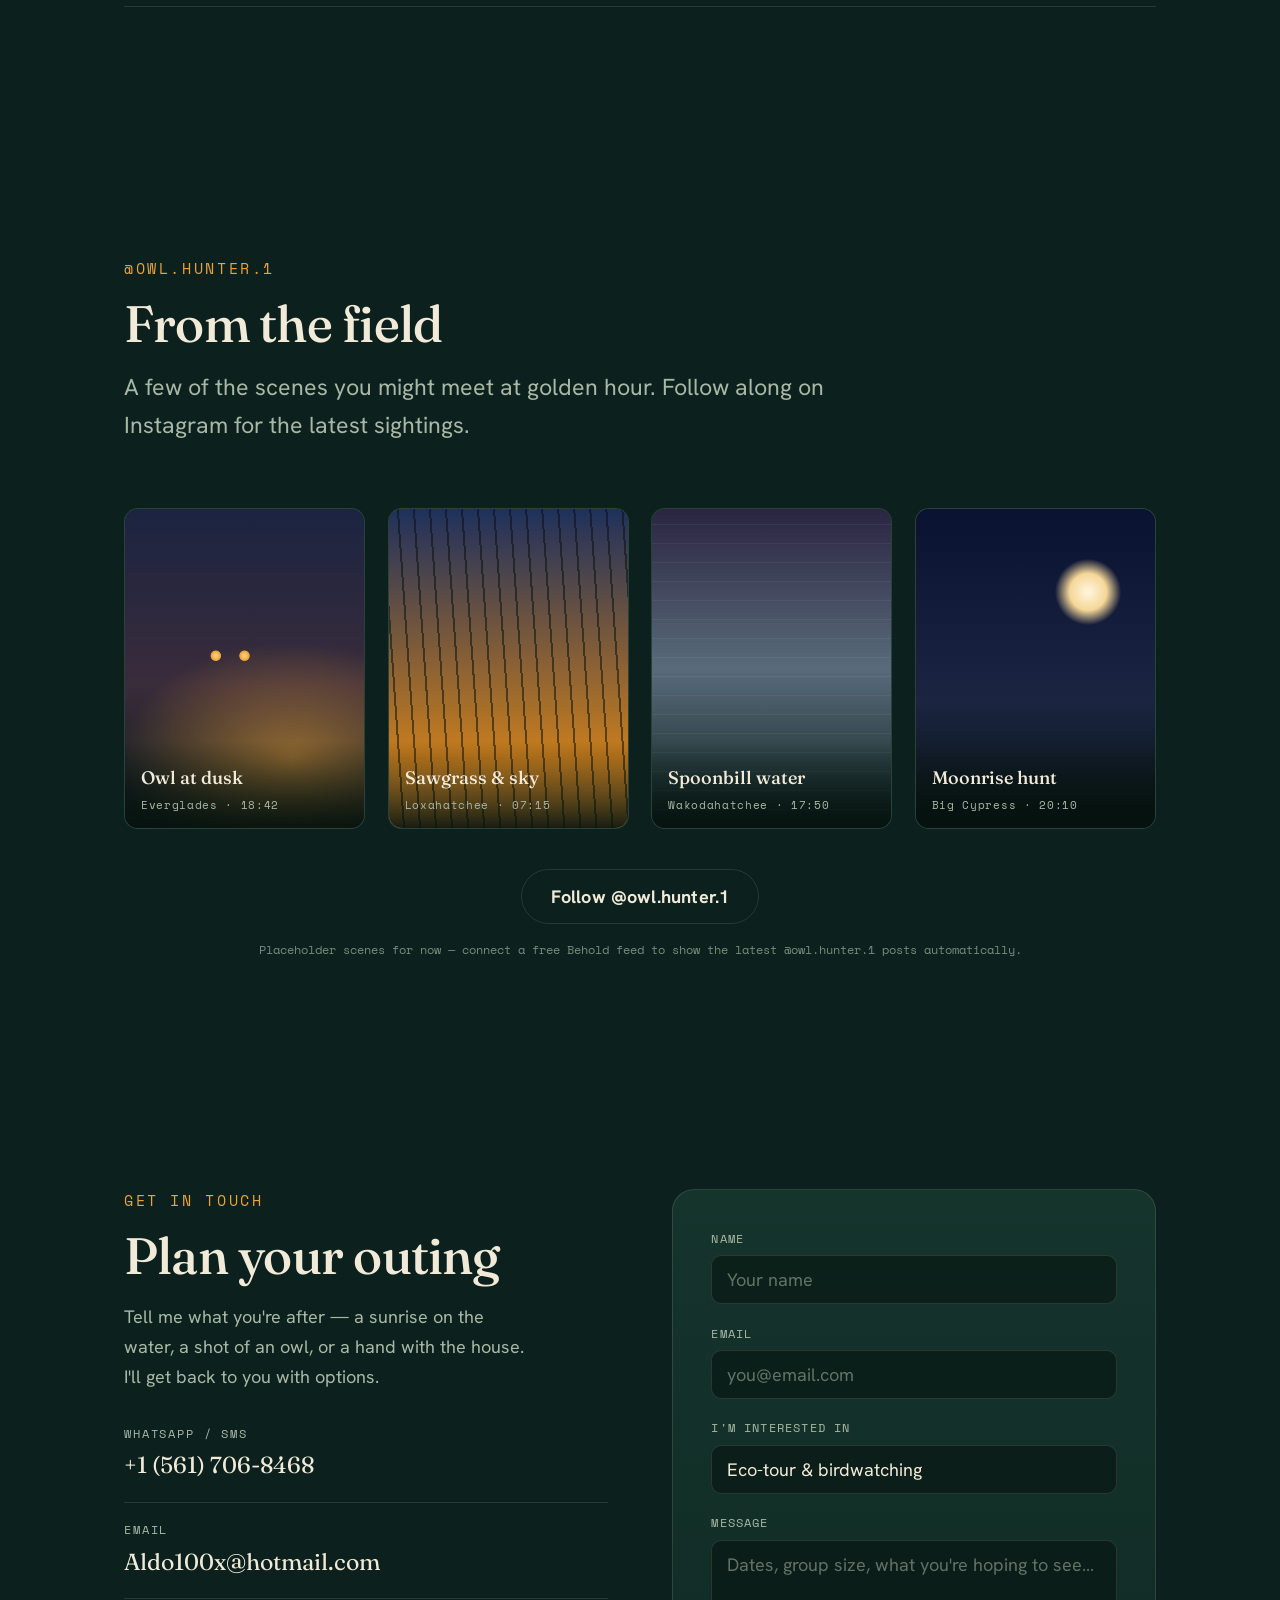
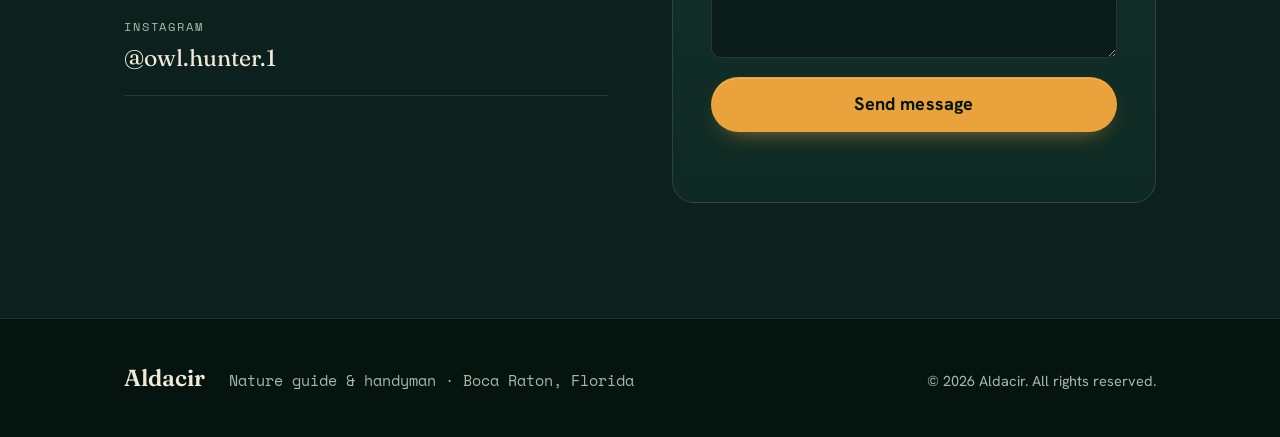
==== commit 40cf8ee3: "Add optional auto-syncing Instagram feed to the gallery - Wire the gallery to a free Behold feed via" ====
--- a/index.html
+++ b/index.html
@@ -239,6 +239,10 @@
         <p class="section__sub" data-lang-en="A few of the scenes you might meet at golden hour. Follow along on Instagram for the latest sightings."
            data-lang-pt="Algumas das cenas que você pode encontrar na hora dourada. Acompanhe no Instagram os avistamentos mais recentes.">A few of the scenes you might meet at golden hour. Follow along on Instagram for the latest sightings.</p>
       </div>
+      <!-- Live @owl.hunter.1 feed. Paste your free Behold feed ID into data-behold-id
+           to swap the designed placeholders below for real Instagram photos (auto-updates).
+           Get one at https://behold.so → connect Instagram → copy the feed ID. -->
+      <div id="ig-feed" class="ig-feed" data-behold-id="" hidden></div>
       <div class="plates" id="plates">
         <figure class="plate plate--owl">
           <div class="plate__art" aria-hidden="true"></div>
@@ -272,8 +276,8 @@
       <div class="gallery__cta">
         <a class="btn btn--ghost" href="https://instagram.com/owl.hunter.1" target="_blank" rel="noopener"
            data-lang-en="Follow @owl.hunter.1" data-lang-pt="Seguir @owl.hunter.1">Follow @owl.hunter.1</a>
-        <p class="gallery__hint" data-lang-en="These are placeholders — drop your own photos into /assets/gallery to bring them to life."
-           data-lang-pt="Estes são espaços reservados — coloque suas próprias fotos em /assets/gallery para dar vida a eles.">These are placeholders — drop your own photos into /assets/gallery to bring them to life.</p>
+        <p class="gallery__hint" data-lang-en="Placeholder scenes for now — connect a free Behold feed to show the latest @owl.hunter.1 posts automatically."
+           data-lang-pt="Cenas ilustrativas por enquanto — conecte um feed gratuito do Behold para exibir os posts mais recentes do @owl.hunter.1 automaticamente.">Placeholder scenes for now — connect a free Behold feed to show the latest @owl.hunter.1 posts automatically.</p>
       </div>
     </section>
 
--- a/style.css
+++ b/style.css
@@ -612,6 +612,13 @@
 }
 .plate__label { font-family: var(--font-display); font-weight: 500; font-size: var(--step-0); }
 .plate__meta { font-family: var(--font-mono); font-size: 0.7rem; letter-spacing: 0.06em; color: var(--muted); }
+
+.ig-feed {
+  --behold-gap: clamp(0.8rem, 2vw, 1.4rem);
+  --behold-border-radius: var(--radius);
+  --behold-row-height: minmax(180px, 1fr);
+}
+.ig-feed[hidden] { display: none; }
 
 .gallery__cta {
   display: flex;
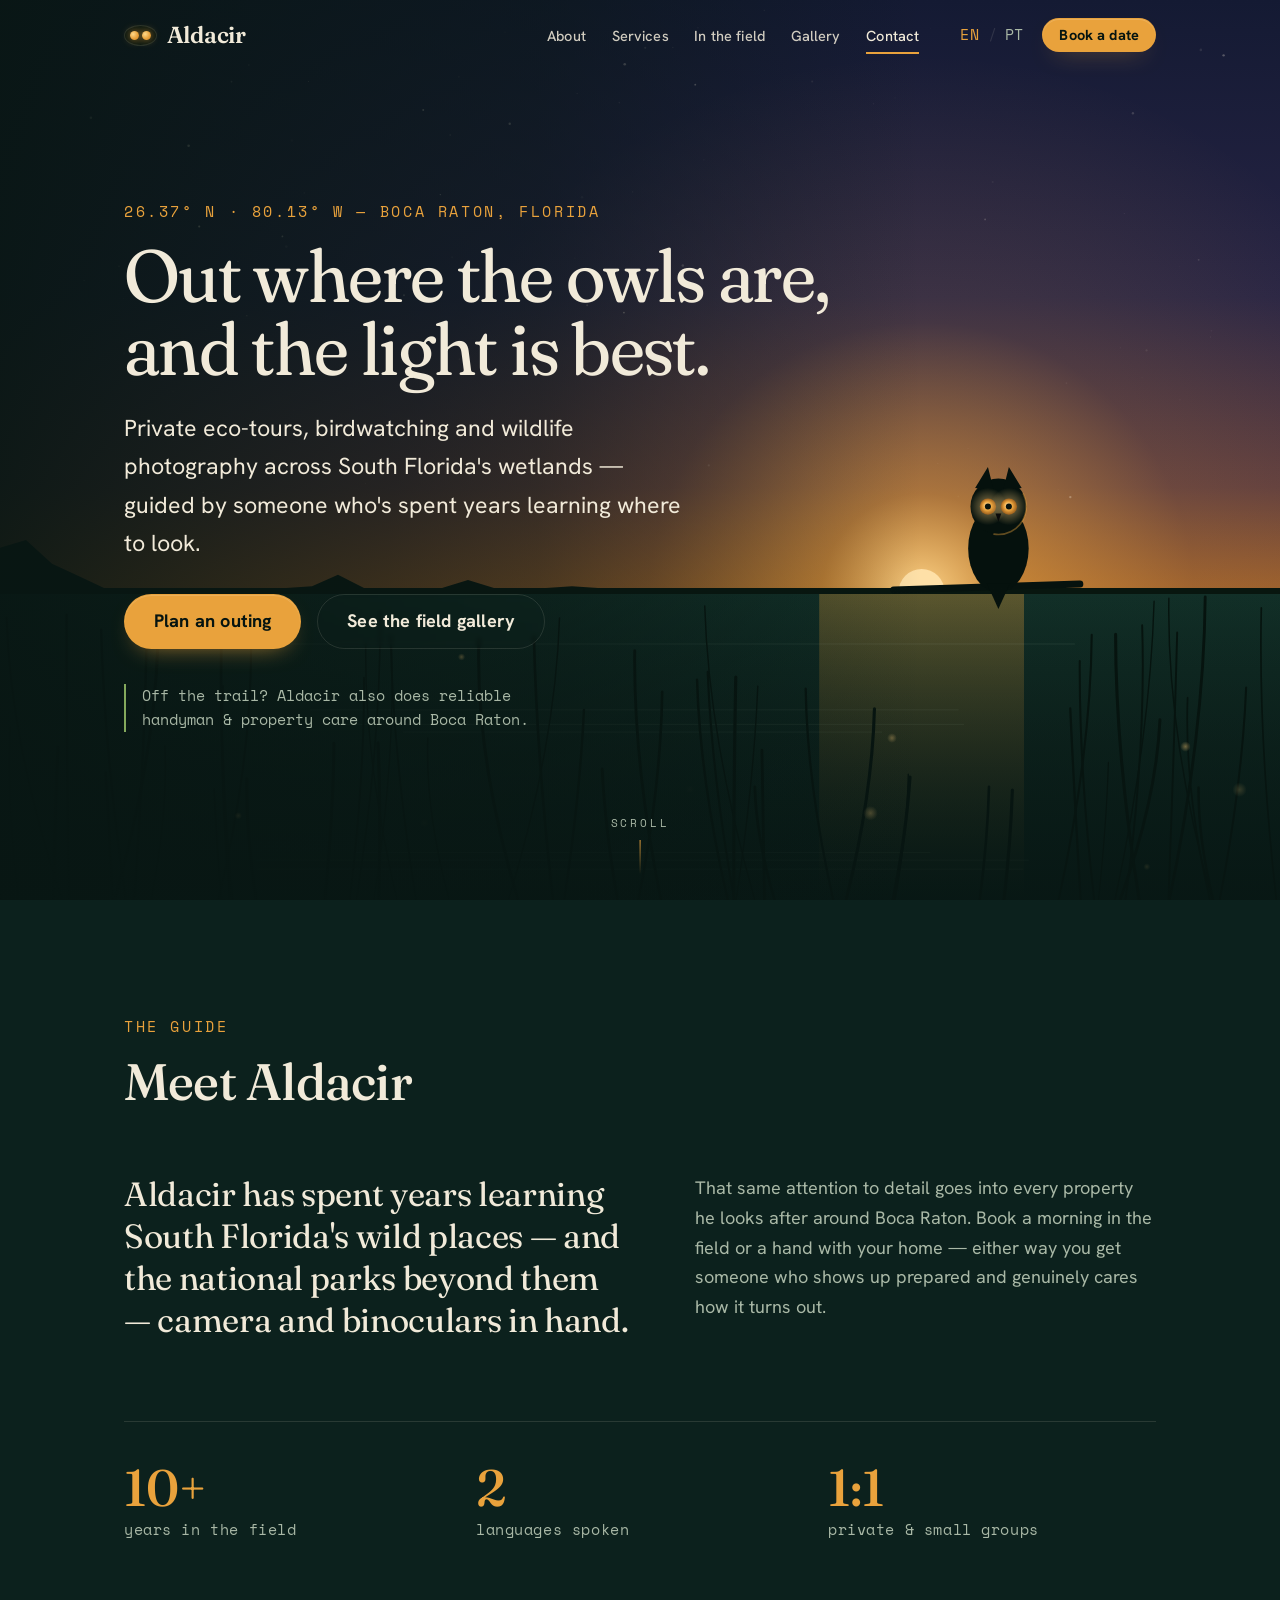
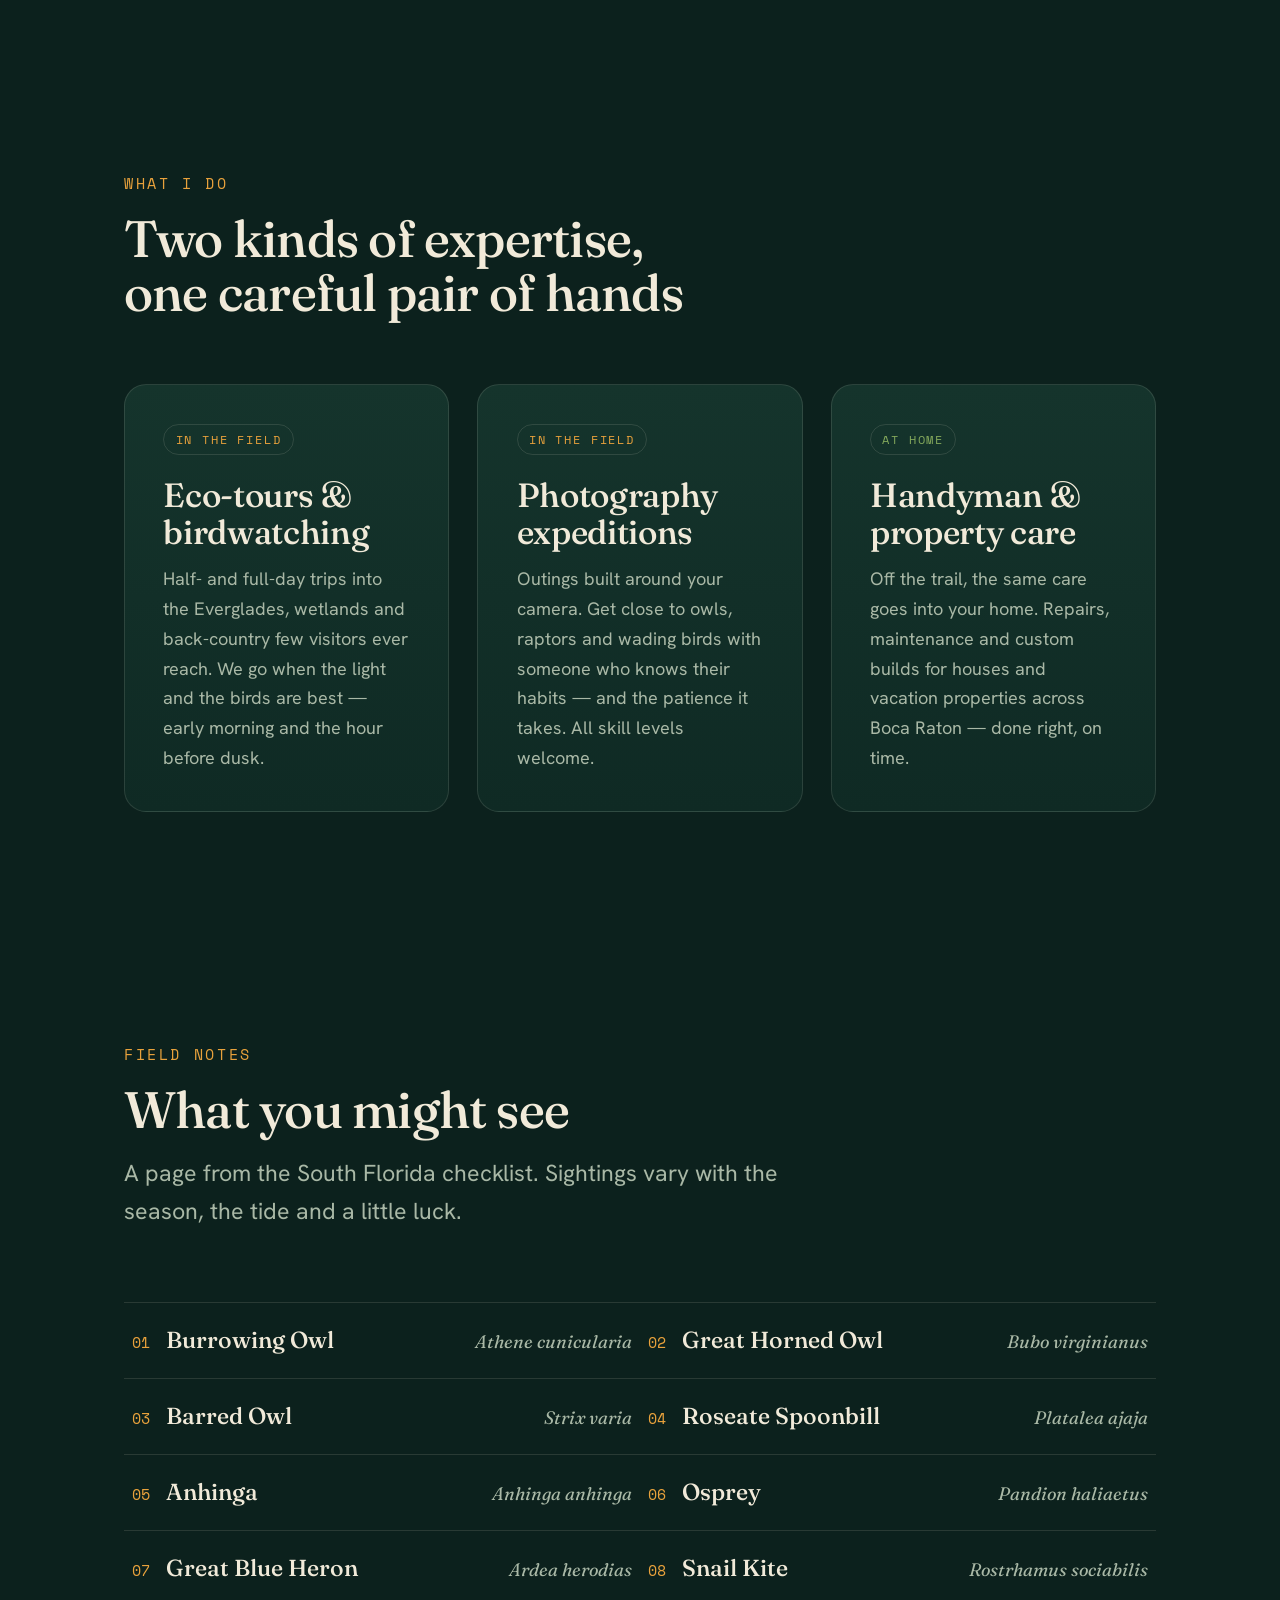
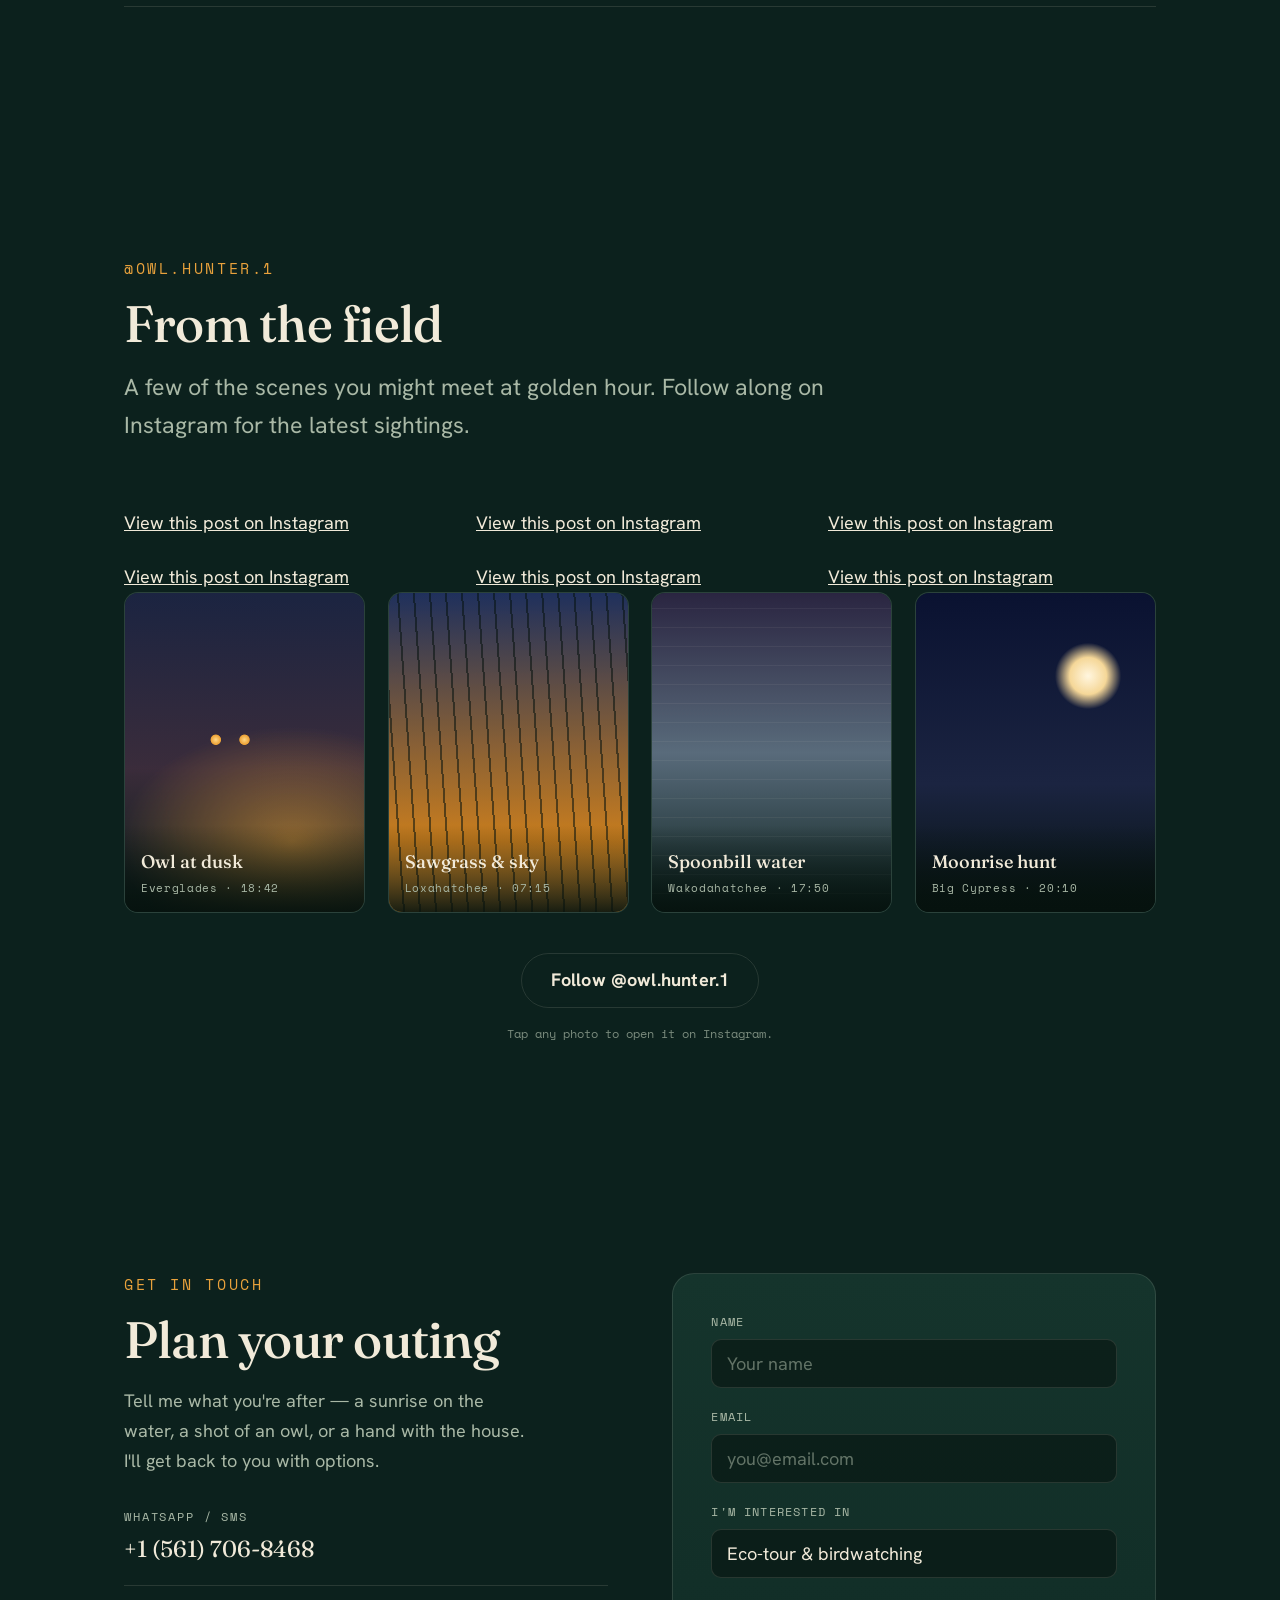
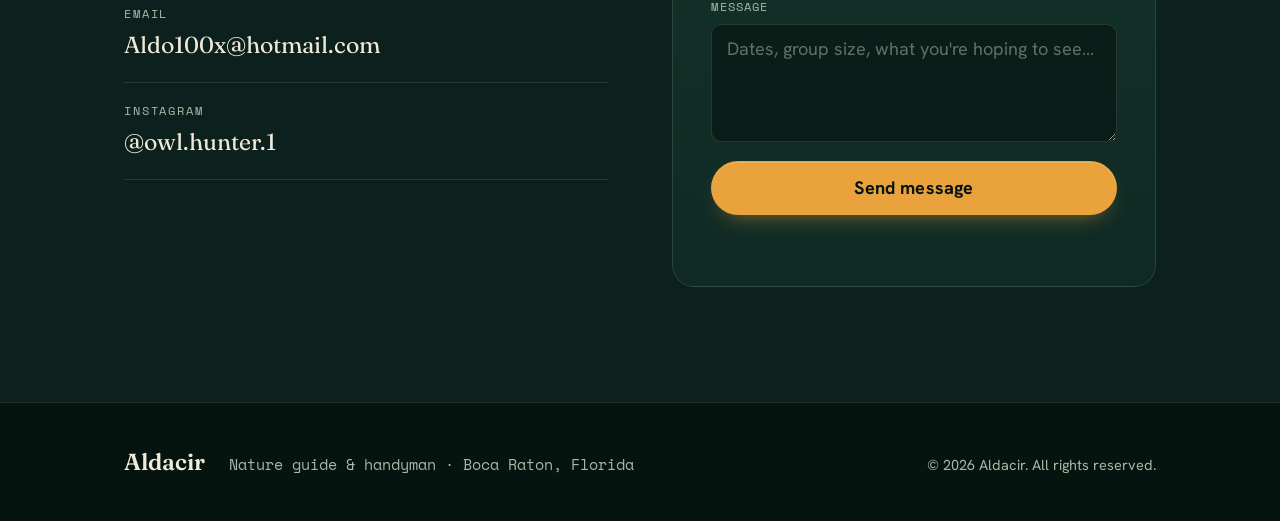
==== commit 0b14c91a: "Gallery: embed featured public Instagram posts (official embed) - Replace the Behold approach (which" ====
--- a/index.html
+++ b/index.html
@@ -239,10 +239,10 @@
         <p class="section__sub" data-lang-en="A few of the scenes you might meet at golden hour. Follow along on Instagram for the latest sightings."
            data-lang-pt="Algumas das cenas que você pode encontrar na hora dourada. Acompanhe no Instagram os avistamentos mais recentes.">A few of the scenes you might meet at golden hour. Follow along on Instagram for the latest sightings.</p>
       </div>
-      <!-- Live @owl.hunter.1 feed. Paste your free Behold feed ID into data-behold-id
-           to swap the designed placeholders below for real Instagram photos (auto-updates).
-           Get one at https://behold.so → connect Instagram → copy the feed ID. -->
-      <div id="ig-feed" class="ig-feed" data-behold-id="" hidden></div>
+      <!-- Live @owl.hunter.1 posts. Permalinks are configured in script.js (the
+           `posts` array in initInstagram); when present, the official Instagram
+           embeds replace the placeholder plates below. -->
+      <div id="ig-feed" class="ig-embeds" hidden></div>
       <div class="plates" id="plates">
         <figure class="plate plate--owl">
           <div class="plate__art" aria-hidden="true"></div>
@@ -276,8 +276,8 @@
       <div class="gallery__cta">
         <a class="btn btn--ghost" href="https://instagram.com/owl.hunter.1" target="_blank" rel="noopener"
            data-lang-en="Follow @owl.hunter.1" data-lang-pt="Seguir @owl.hunter.1">Follow @owl.hunter.1</a>
-        <p class="gallery__hint" data-lang-en="Placeholder scenes for now — connect a free Behold feed to show the latest @owl.hunter.1 posts automatically."
-           data-lang-pt="Cenas ilustrativas por enquanto — conecte um feed gratuito do Behold para exibir os posts mais recentes do @owl.hunter.1 automaticamente.">Placeholder scenes for now — connect a free Behold feed to show the latest @owl.hunter.1 posts automatically.</p>
+        <p class="gallery__hint" data-lang-en="Tap any photo to open it on Instagram."
+           data-lang-pt="Toque em qualquer foto para abrir no Instagram.">Tap any photo to open it on Instagram.</p>
       </div>
     </section>
 
--- a/style.css
+++ b/style.css
@@ -613,12 +613,21 @@
 .plate__label { font-family: var(--font-display); font-weight: 500; font-size: var(--step-0); }
 .plate__meta { font-family: var(--font-mono); font-size: 0.7rem; letter-spacing: 0.06em; color: var(--muted); }
 
-.ig-feed {
-  --behold-gap: clamp(0.8rem, 2vw, 1.4rem);
-  --behold-border-radius: var(--radius);
-  --behold-row-height: minmax(180px, 1fr);
-}
-.ig-feed[hidden] { display: none; }
+.ig-embeds {
+  display: grid;
+  grid-template-columns: repeat(auto-fit, minmax(290px, 1fr));
+  gap: clamp(0.9rem, 2vw, 1.5rem);
+  align-items: start;
+  justify-items: center;
+}
+.ig-embeds[hidden] { display: none; }
+.ig-embeds .instagram-media {
+  margin: 0 !important;
+  min-width: 0 !important;
+  width: 100% !important;
+  max-width: 420px !important;
+  box-shadow: 0 22px 44px -30px rgba(0, 0, 0, 0.85) !important;
+}
 
 .gallery__cta {
   display: flex;
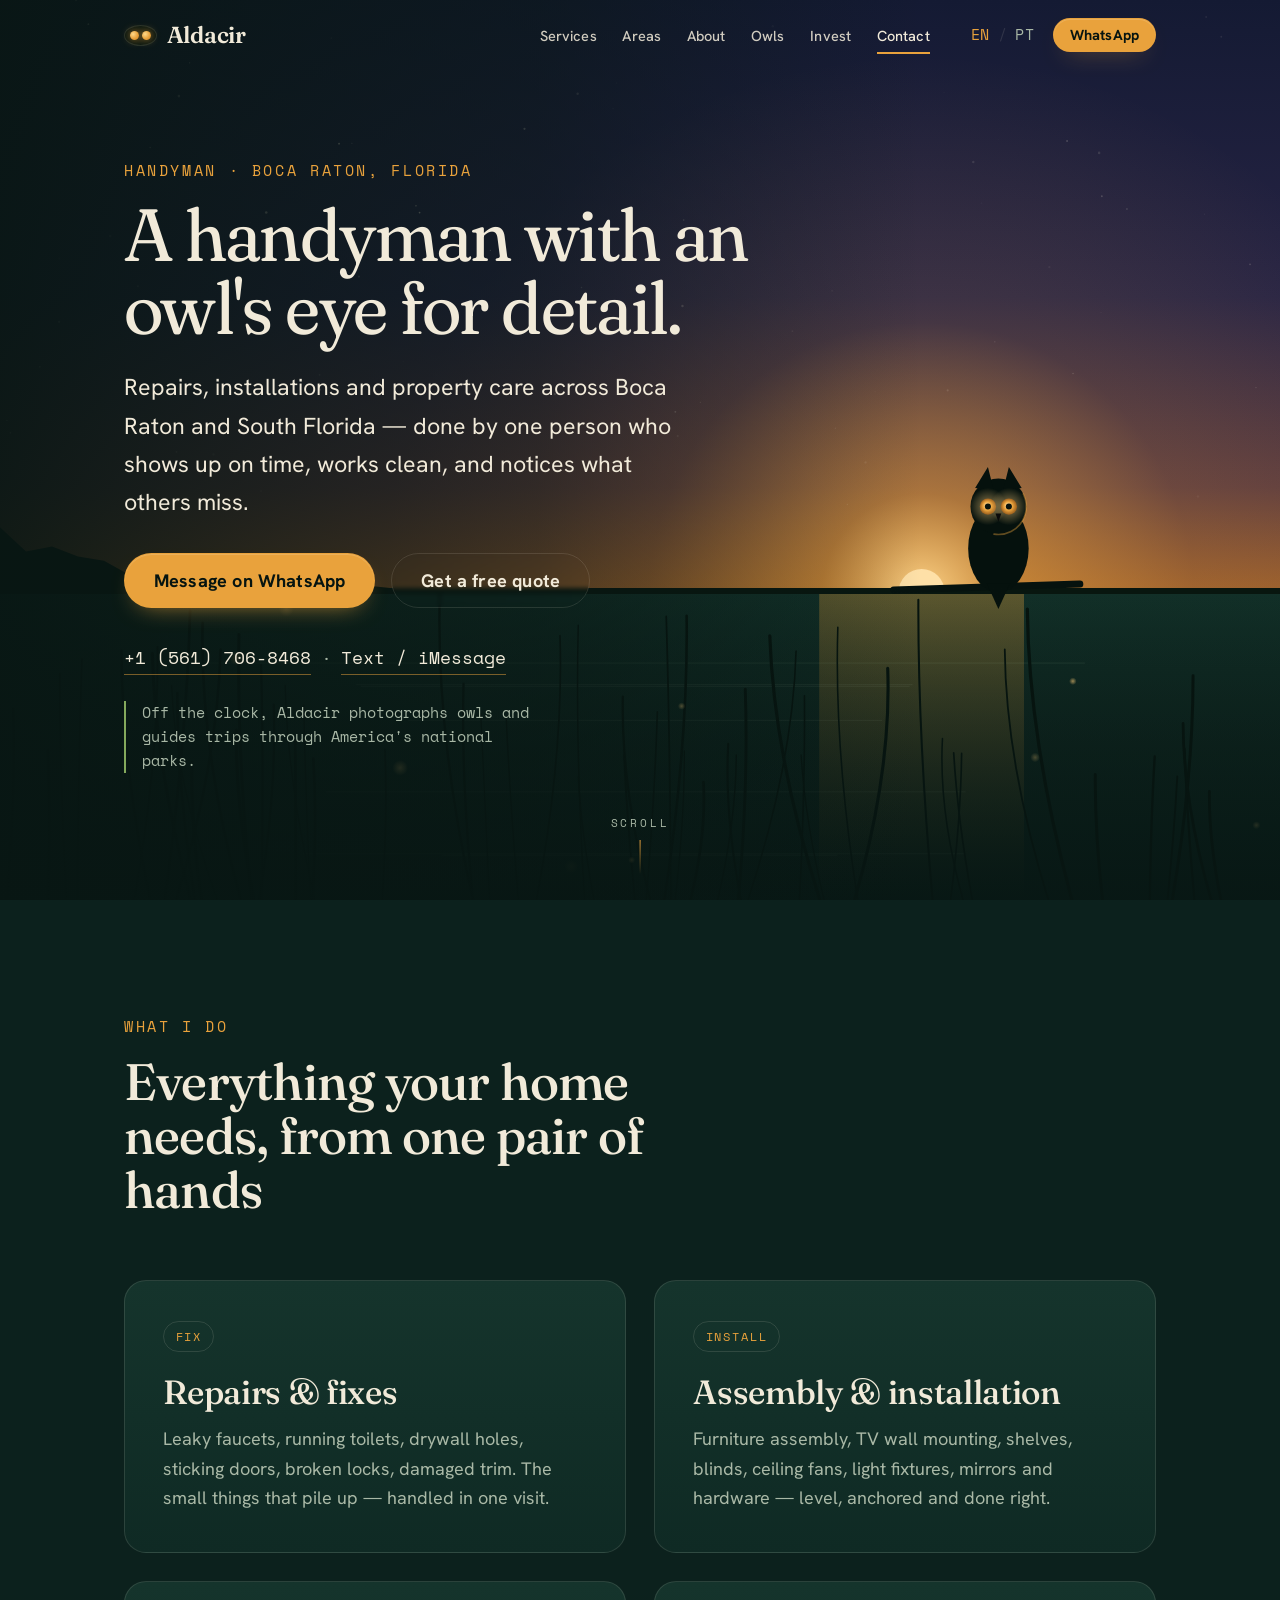
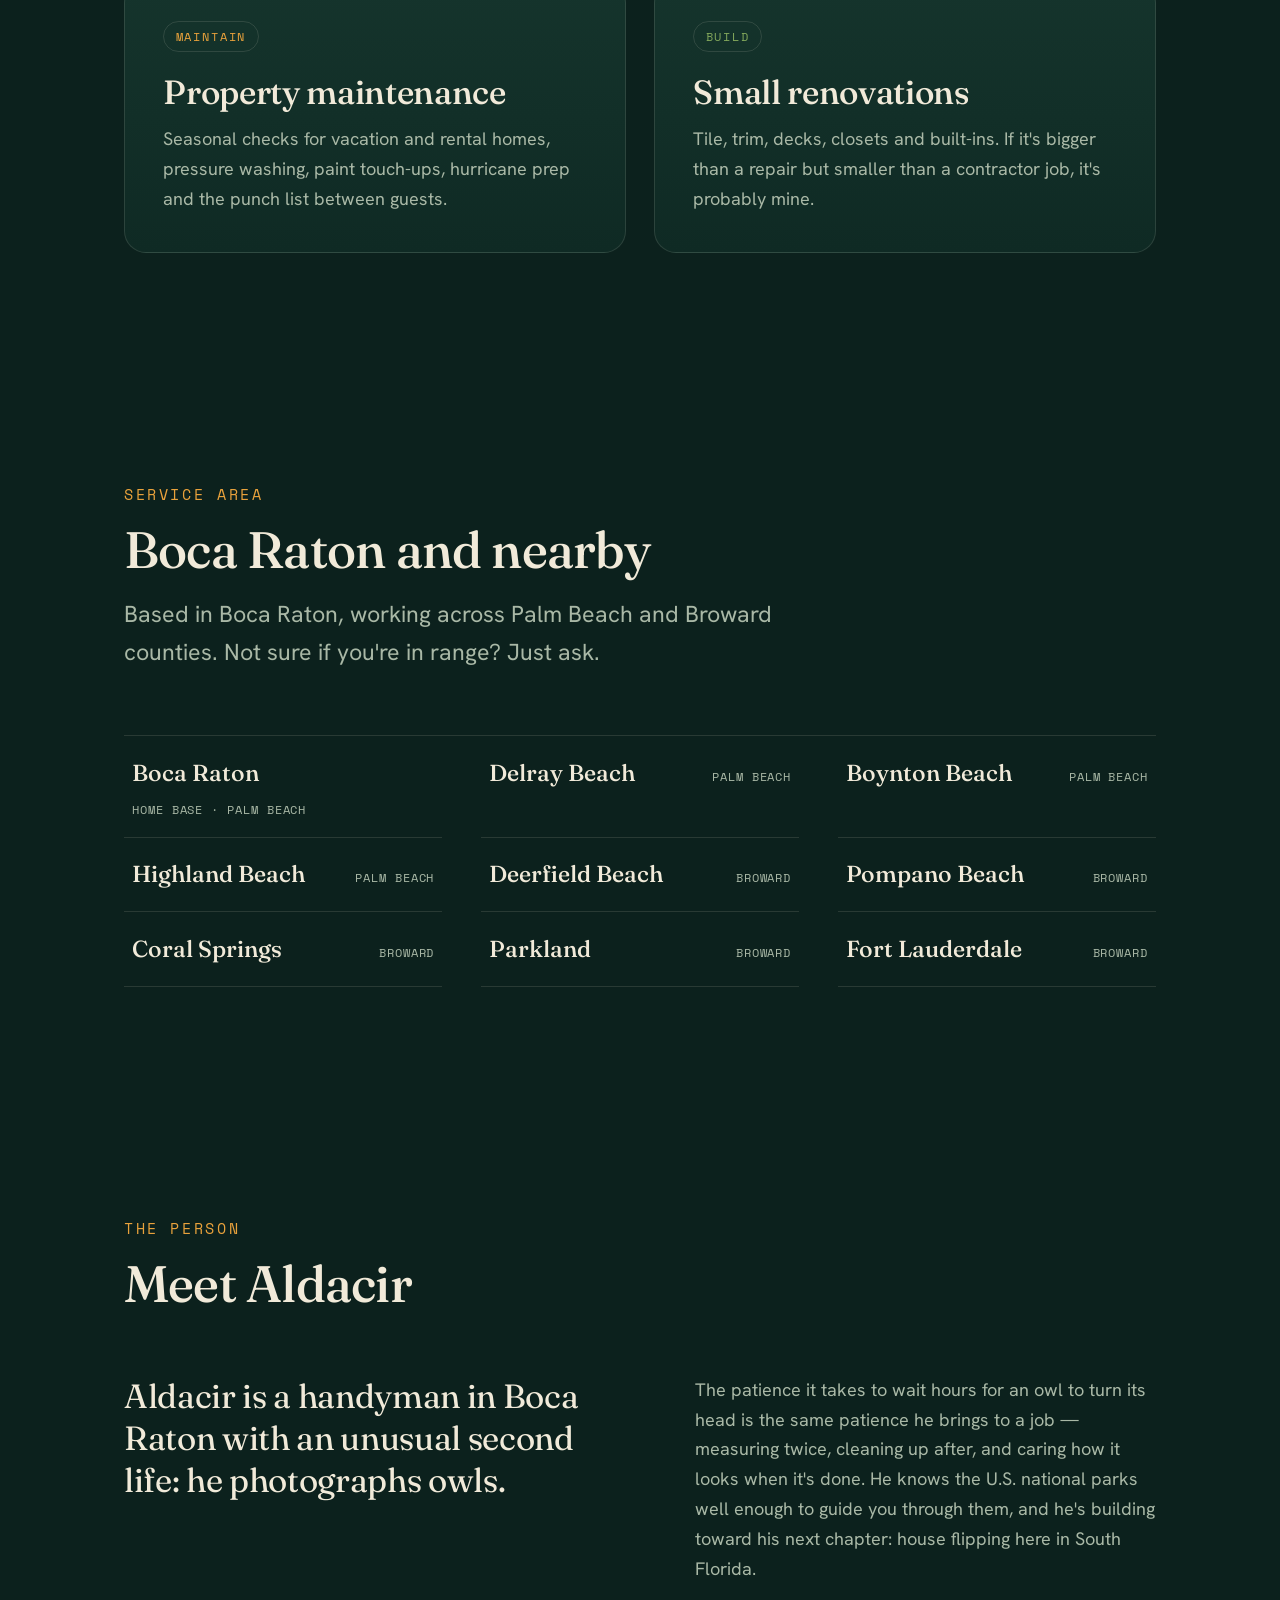
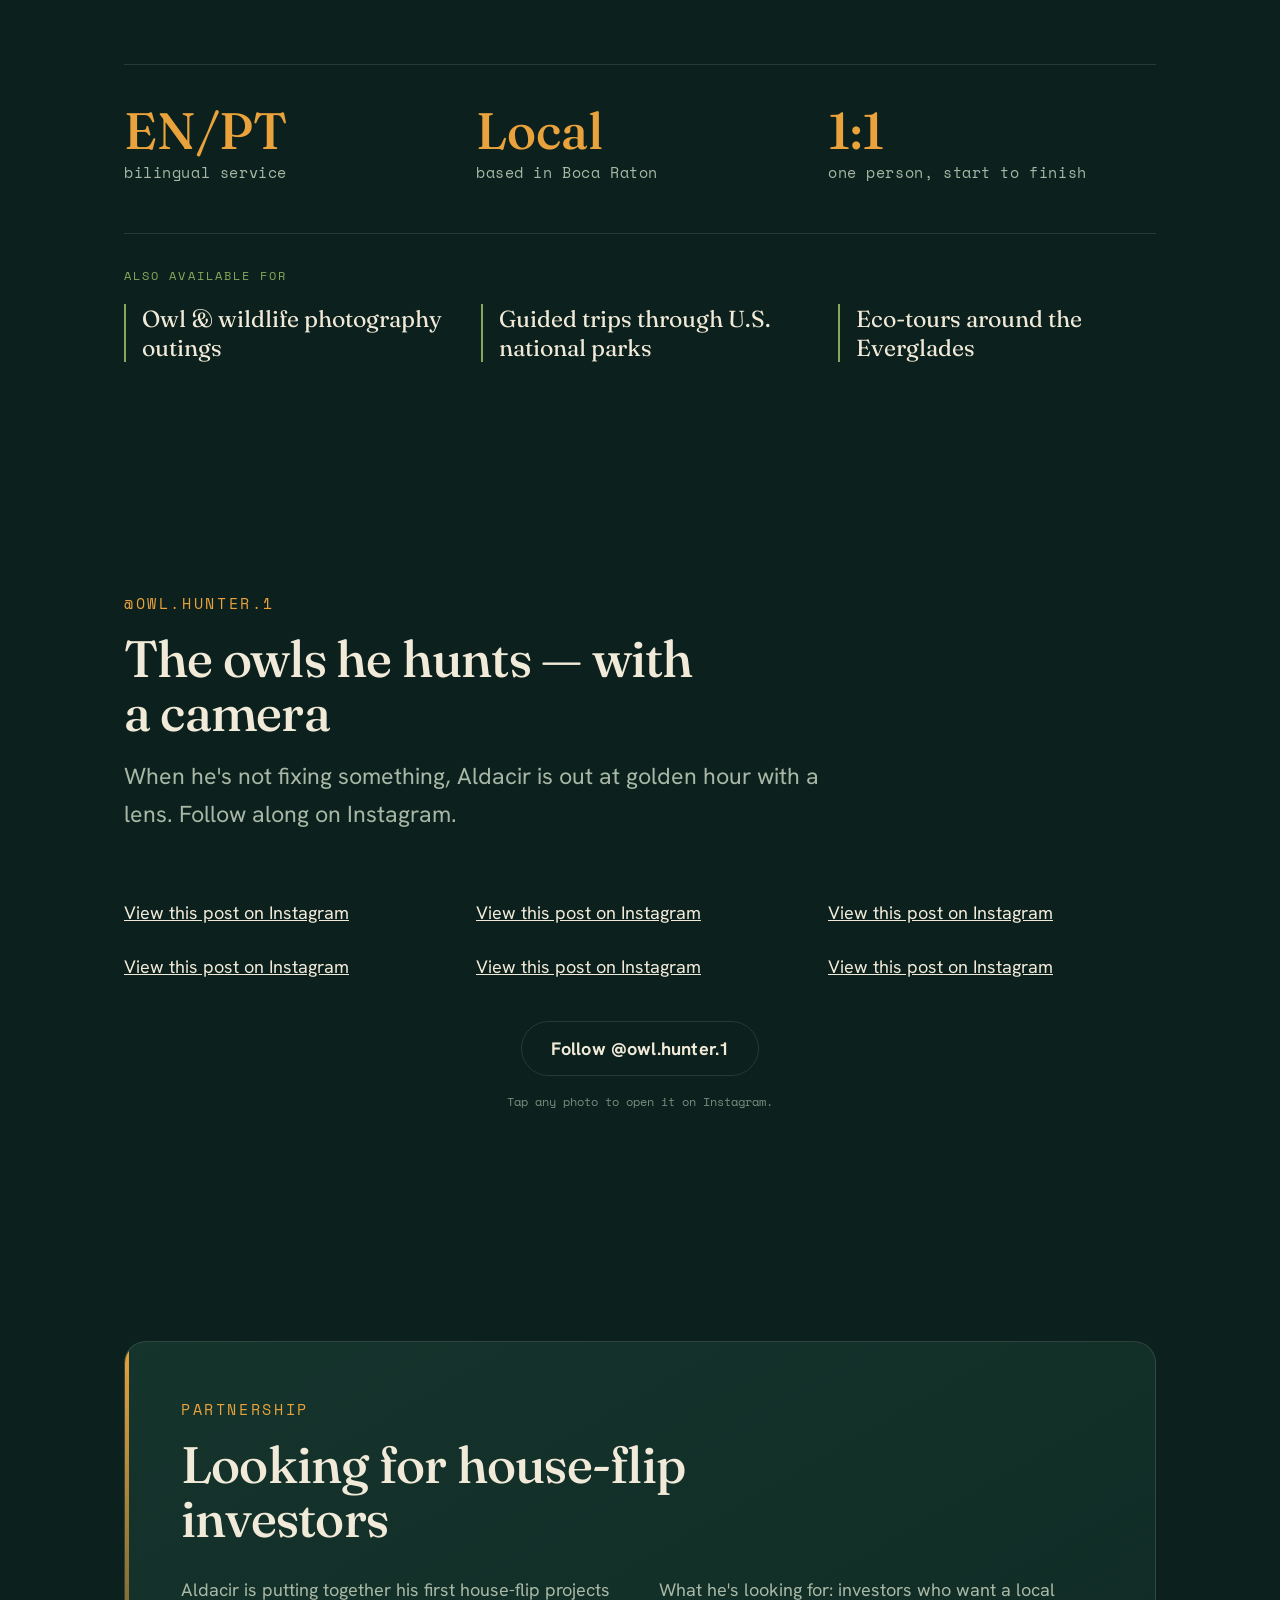
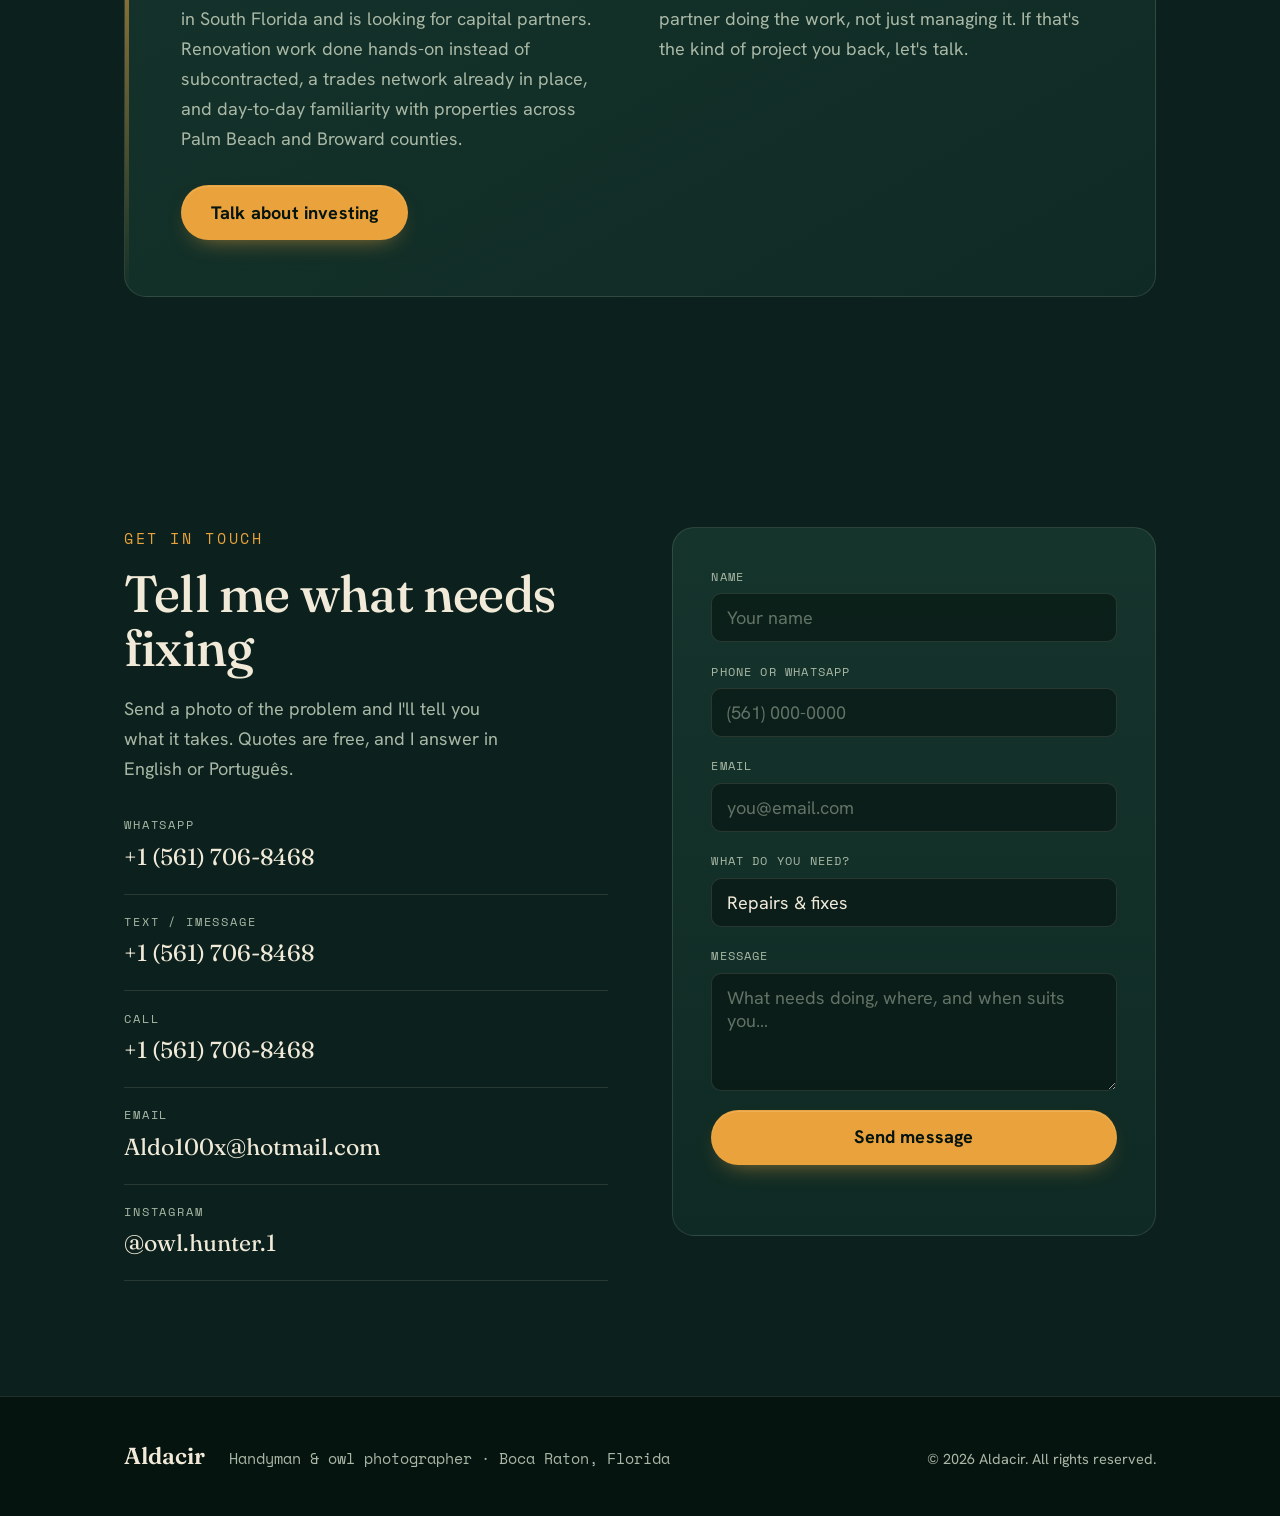
==== commit cafc371e: "Reposition site around handyman services, keeping the owl-hunter theme Aldacir's business is handyma" ====
--- a/index.html
+++ b/index.html
@@ -3,25 +3,31 @@
 <head>
   <meta charset="UTF-8" />
   <meta name="viewport" content="width=device-width, initial-scale=1.0" />
-  <title>Aldacir — Nature Guide & Handyman in Boca Raton, FL</title>
-  <meta name="description" content="Private eco-tours, birdwatching and wildlife photography across South Florida's wetlands — plus trusted handyman and property care in Boca Raton. Guided by Aldacir." />
+  <title>Aldacir — Handyman in Boca Raton, FL | Repairs, Installations & Property Care</title>
+  <meta name="description" content="Handyman in Boca Raton, FL: repairs, furniture assembly, TV mounting, installations, property maintenance and small renovations. Bilingual English/Português. Call or WhatsApp +1 (561) 706-8468." />
   <meta name="author" content="Aldacir" />
   <meta name="theme-color" content="#0C211D" />
   <link rel="canonical" href="https://owlhunter.netlify.app/" />
+  <meta name="google-site-verification" content="4B8ffpTEnCAqE8FNUawiN3owBbZJKNAMTgdJWuFKuUg" />
+  <meta name="geo.region" content="US-FL" />
+  <meta name="geo.placename" content="Boca Raton" />
+  <meta name="geo.position" content="26.3683;-80.1289" />
+  <meta name="ICBM" content="26.3683, -80.1289" />
 
   <!-- Open Graph / social -->
   <meta property="og:type" content="website" />
-  <meta property="og:title" content="Aldacir — Nature Guide & Handyman in Boca Raton" />
-  <meta property="og:description" content="Owls, herons and the last light of the Everglades. Private eco-tours, birdwatching and wildlife photography — plus handyman work around Boca Raton." />
-  <meta property="og:image" content="/social-card.png" />
+  <meta property="og:title" content="Aldacir — Handyman in Boca Raton, FL" />
+  <meta property="og:description" content="Repairs, installations and property care across Boca Raton and South Florida — from a handyman with an owl's eye for detail." />
+  <meta property="og:image" content="https://owlhunter.netlify.app/social-card.png" />
   <meta property="og:image:width" content="1200" />
   <meta property="og:image:height" content="630" />
+  <meta property="og:url" content="https://owlhunter.netlify.app/" />
   <meta property="og:locale" content="en_US" />
   <meta property="og:locale:alternate" content="pt_BR" />
   <meta name="twitter:card" content="summary_large_image" />
-  <meta name="twitter:title" content="Aldacir — Nature Guide & Handyman in Boca Raton" />
-  <meta name="twitter:description" content="Owls, herons and the last light of the Everglades. Private eco-tours and wildlife photography around Boca Raton." />
-  <meta name="twitter:image" content="/social-card.png" />
+  <meta name="twitter:title" content="Aldacir — Handyman in Boca Raton, FL" />
+  <meta name="twitter:description" content="Repairs, installations and property care across Boca Raton and South Florida." />
+  <meta name="twitter:image" content="https://owlhunter.netlify.app/social-card.png" />
 
   <!-- Icons -->
   <link rel="icon" type="image/svg+xml" href="/favicon.svg" />
@@ -37,25 +43,51 @@
   <noscript><style>.reveal{opacity:1 !important;transform:none !important}</style></noscript>
   <script defer src="script.js"></script>
 
-  <!-- Structured data: local business -->
+  <!-- Structured data: local handyman business -->
   <script type="application/ld+json">
   {
     "@context": "https://schema.org",
-    "@type": "LocalBusiness",
-    "name": "Aldacir Nature Guide & Handyman Services",
-    "description": "Private eco-tours, birdwatching, wildlife photography and handyman services in Boca Raton, South Florida.",
+    "@type": "HomeAndConstructionBusiness",
+    "@id": "https://owlhunter.netlify.app/#business",
+    "name": "Aldacir — Handyman Services",
+    "alternateName": "Owl Hunter Handyman",
+    "description": "Handyman in Boca Raton, Florida: repairs, assembly, installations, property maintenance and small renovations. Bilingual English and Portuguese.",
     "image": "https://owlhunter.netlify.app/social-card.png",
-    "areaServed": "Boca Raton, Florida",
+    "logo": "https://owlhunter.netlify.app/favicon.svg",
+    "url": "https://owlhunter.netlify.app/",
     "telephone": "+1-561-706-8468",
     "email": "Aldo100x@hotmail.com",
-    "url": "https://owlhunter.netlify.app/",
+    "knowsLanguage": ["en", "pt"],
     "sameAs": ["https://instagram.com/owl.hunter.1"],
-    "address": { "@type": "PostalAddress", "addressLocality": "Boca Raton", "addressRegion": "FL", "addressCountry": "US" },
-    "makesOffer": [
-      { "@type": "Offer", "itemOffered": { "@type": "Service", "name": "Eco-tours & birdwatching" } },
-      { "@type": "Offer", "itemOffered": { "@type": "Service", "name": "Wildlife photography expeditions" } },
-      { "@type": "Offer", "itemOffered": { "@type": "Service", "name": "Handyman & property care" } }
-    ]
+    "address": {
+      "@type": "PostalAddress",
+      "addressLocality": "Boca Raton",
+      "addressRegion": "FL",
+      "addressCountry": "US"
+    },
+    "geo": { "@type": "GeoCoordinates", "latitude": 26.3683, "longitude": -80.1289 },
+    "areaServed": [
+      { "@type": "City", "name": "Boca Raton" },
+      { "@type": "City", "name": "Delray Beach" },
+      { "@type": "City", "name": "Boynton Beach" },
+      { "@type": "City", "name": "Highland Beach" },
+      { "@type": "City", "name": "Deerfield Beach" },
+      { "@type": "City", "name": "Pompano Beach" },
+      { "@type": "City", "name": "Coral Springs" },
+      { "@type": "City", "name": "Parkland" },
+      { "@type": "City", "name": "Fort Lauderdale" }
+    ],
+    "hasOfferCatalog": {
+      "@type": "OfferCatalog",
+      "name": "Handyman services",
+      "itemListElement": [
+        { "@type": "Offer", "itemOffered": { "@type": "Service", "name": "Home repairs and fixes" } },
+        { "@type": "Offer", "itemOffered": { "@type": "Service", "name": "Furniture assembly and TV mounting" } },
+        { "@type": "Offer", "itemOffered": { "@type": "Service", "name": "Property maintenance and seasonal checks" } },
+        { "@type": "Offer", "itemOffered": { "@type": "Service", "name": "Small renovations and custom builds" } },
+        { "@type": "Offer", "itemOffered": { "@type": "Service", "name": "Wildlife photography and national park guiding" } }
+      ]
+    }
   }
   </script>
 </head>
@@ -78,10 +110,11 @@
 
       <div class="nav__menu" id="nav-menu">
         <ul class="nav__links">
+          <li><a href="#services" data-lang-en="Services" data-lang-pt="Serviços">Services</a></li>
+          <li><a href="#areas" data-lang-en="Areas" data-lang-pt="Áreas">Areas</a></li>
           <li><a href="#about" data-lang-en="About" data-lang-pt="Sobre">About</a></li>
-          <li><a href="#services" data-lang-en="Services" data-lang-pt="Serviços">Services</a></li>
-          <li><a href="#field" data-lang-en="In the field" data-lang-pt="No campo">In the field</a></li>
-          <li><a href="#gallery" data-lang-en="Gallery" data-lang-pt="Galeria">Gallery</a></li>
+          <li><a href="#gallery" data-lang-en="Owls" data-lang-pt="Corujas">Owls</a></li>
+          <li><a href="#invest" data-lang-en="Invest" data-lang-pt="Investir">Invest</a></li>
           <li><a href="#contact" data-lang-en="Contact" data-lang-pt="Contato">Contact</a></li>
         </ul>
         <div class="nav__actions">
@@ -90,7 +123,8 @@
             <span class="lang__sep" aria-hidden="true">/</span>
             <button type="button" class="lang__btn" data-set-lang="pt" aria-pressed="false">PT</button>
           </div>
-          <a class="btn btn--small" href="#contact" data-lang-en="Book a date" data-lang-pt="Reservar">Book a date</a>
+          <a class="btn btn--small" href="https://wa.me/15617068468" target="_blank" rel="noopener"
+             data-lang-en="WhatsApp" data-lang-pt="WhatsApp">WhatsApp</a>
         </div>
       </div>
     </nav>
@@ -104,140 +138,158 @@
       <canvas class="hero__canvas" id="hero-canvas" aria-hidden="true"></canvas>
       <div class="hero__scrim" aria-hidden="true"></div>
       <div class="hero__inner">
-        <p class="eyebrow" data-lang-en="26.37° N · 80.13° W — Boca Raton, Florida"
-           data-lang-pt="26,37° N · 80,13° O — Boca Raton, Flórida">26.37° N · 80.13° W — Boca Raton, Florida</p>
-        <h1 class="hero__title" data-lang-en="Out where the owls are, and the light is best."
-            data-lang-pt="Lá onde estão as corujas, e a luz é a melhor.">Out where the owls are, and the light is best.</h1>
-        <p class="hero__lead" data-lang-en="Private eco-tours, birdwatching and wildlife photography across South Florida's wetlands — guided by someone who's spent years learning where to look."
-           data-lang-pt="Passeios ecológicos privativos, observação de aves e fotografia de vida selvagem pelos pântanos do Sul da Flórida — com um guia que passou anos aprendendo onde procurar.">Private eco-tours, birdwatching and wildlife photography across South Florida's wetlands — guided by someone who's spent years learning where to look.</p>
+        <p class="eyebrow" data-lang-en="Handyman · Boca Raton, Florida"
+           data-lang-pt="Marido de aluguel · Boca Raton, Flórida">Handyman · Boca Raton, Florida</p>
+        <h1 class="hero__title" data-lang-en="A handyman with an owl's eye for detail."
+            data-lang-pt="Um marido de aluguel com olhar de coruja para os detalhes.">A handyman with an owl's eye for detail.</h1>
+        <p class="hero__lead" data-lang-en="Repairs, installations and property care across Boca Raton and South Florida — done by one person who shows up on time, works clean, and notices what others miss."
+           data-lang-pt="Reparos, instalações e manutenção de imóveis em Boca Raton e no Sul da Flórida — feitos por uma pessoa só, que chega na hora, trabalha limpo e enxerga o que os outros deixam passar.">Repairs, installations and property care across Boca Raton and South Florida — done by one person who shows up on time, works clean, and notices what others miss.</p>
         <div class="hero__cta">
-          <a class="btn" href="#contact" data-lang-en="Plan an outing" data-lang-pt="Planejar um passeio">Plan an outing</a>
-          <a class="btn btn--ghost" href="#gallery" data-lang-en="See the field gallery" data-lang-pt="Ver a galeria">See the field gallery</a>
+          <a class="btn" href="https://wa.me/15617068468" target="_blank" rel="noopener"
+             data-lang-en="Message on WhatsApp" data-lang-pt="Chamar no WhatsApp">Message on WhatsApp</a>
+          <a class="btn btn--ghost" href="#contact" data-lang-en="Get a free quote" data-lang-pt="Pedir orçamento">Get a free quote</a>
         </div>
-        <p class="hero__note" data-lang-en="Off the trail? Aldacir also does reliable handyman & property care around Boca Raton."
-           data-lang-pt="Fora das trilhas? Aldacir também faz manutenção e reparos confiáveis em Boca Raton.">Off the trail? Aldacir also does reliable handyman &amp; property care around Boca Raton.</p>
-      </div>
-      <a class="hero__scroll" href="#about" aria-hidden="true">
+        <p class="hero__phone">
+          <a href="tel:+15617068468">+1 (561) 706-8468</a>
+          <span aria-hidden="true">·</span>
+          <a href="sms:+15617068468" data-lang-en="Text / iMessage" data-lang-pt="SMS / iMessage">Text / iMessage</a>
+        </p>
+        <p class="hero__note" data-lang-en="Off the clock, Aldacir photographs owls and guides trips through America's national parks."
+           data-lang-pt="Fora do expediente, Aldacir fotografa corujas e guia viagens pelos parques nacionais dos EUA.">Off the clock, Aldacir photographs owls and guides trips through America's national parks.</p>
+      </div>
+      <a class="hero__scroll" href="#services" aria-hidden="true">
         <span data-lang-en="Scroll" data-lang-pt="Role">Scroll</span>
       </a>
-    </section>
-
-    <!-- ABOUT -->
-    <section class="section about reveal" id="about">
-      <div class="section__head">
-        <p class="eyebrow" data-lang-en="The guide" data-lang-pt="O guia">The guide</p>
-        <h2 class="section__title" data-lang-en="Meet Aldacir" data-lang-pt="Conheça Aldacir">Meet Aldacir</h2>
-      </div>
-      <div class="about__grid">
-        <p class="about__lead" data-lang-en="Aldacir has spent years learning South Florida's wild places — and the national parks beyond them — camera and binoculars in hand."
-           data-lang-pt="Aldacir passou anos conhecendo os lugares selvagens do Sul da Flórida — e os parques nacionais além deles — de câmera e binóculo em punho.">Aldacir has spent years learning South Florida's wild places — and the national parks beyond them — camera and binoculars in hand.</p>
-        <p class="about__body" data-lang-en="That same attention to detail goes into every property he looks after around Boca Raton. Book a morning in the field or a hand with your home — either way you get someone who shows up prepared and genuinely cares how it turns out."
-           data-lang-pt="A mesma atenção aos detalhes vai para cada imóvel que ele cuida em Boca Raton. Reserve uma manhã no campo ou uma ajuda com a sua casa — de qualquer forma, você terá alguém que chega preparado e se importa de verdade com o resultado.">That same attention to detail goes into every property he looks after around Boca Raton. Book a morning in the field or a hand with your home — either way you get someone who shows up prepared and genuinely cares how it turns out.</p>
-        <ul class="about__stats">
-          <li>
-            <span class="stat__num">10+</span>
-            <span class="stat__label" data-lang-en="years in the field" data-lang-pt="anos no campo">years in the field</span>
-          </li>
-          <li>
-            <span class="stat__num">2</span>
-            <span class="stat__label" data-lang-en="languages spoken" data-lang-pt="idiomas falados">languages spoken</span>
-          </li>
-          <li>
-            <span class="stat__num">1:1</span>
-            <span class="stat__label" data-lang-en="private &amp; small groups" data-lang-pt="grupos pequenos &amp; privativos">private &amp; small groups</span>
-          </li>
-        </ul>
-      </div>
     </section>
 
     <!-- SERVICES -->
     <section class="section services reveal" id="services">
       <div class="section__head">
         <p class="eyebrow" data-lang-en="What I do" data-lang-pt="O que eu faço">What I do</p>
-        <h2 class="section__title" data-lang-en="Two kinds of expertise, one careful pair of hands"
-            data-lang-pt="Dois tipos de experiência, um par de mãos cuidadoso">Two kinds of expertise, one careful pair of hands</h2>
-      </div>
-      <div class="cards">
+        <h2 class="section__title" data-lang-en="Everything your home needs, from one pair of hands"
+            data-lang-pt="Tudo o que sua casa precisa, de um só par de mãos">Everything your home needs, from one pair of hands</h2>
+      </div>
+      <div class="cards cards--four">
         <article class="card">
-          <span class="card__tag" data-lang-en="In the field" data-lang-pt="No campo">In the field</span>
-          <h3 class="card__title" data-lang-en="Eco-tours &amp; birdwatching" data-lang-pt="Eco-tours &amp; observação de aves">Eco-tours &amp; birdwatching</h3>
-          <p class="card__body" data-lang-en="Half- and full-day trips into the Everglades, wetlands and back-country few visitors ever reach. We go when the light and the birds are best — early morning and the hour before dusk."
-             data-lang-pt="Saídas de meio período e dia inteiro pelos Everglades, pântanos e áreas remotas que poucos visitantes conhecem. Vamos quando a luz e as aves estão no melhor momento — começo da manhã e a hora antes do anoitecer.">Half- and full-day trips into the Everglades, wetlands and back-country few visitors ever reach. We go when the light and the birds are best — early morning and the hour before dusk.</p>
+          <span class="card__tag" data-lang-en="Fix" data-lang-pt="Consertar">Fix</span>
+          <h3 class="card__title" data-lang-en="Repairs &amp; fixes" data-lang-pt="Reparos e consertos">Repairs &amp; fixes</h3>
+          <p class="card__body" data-lang-en="Leaky faucets, running toilets, drywall holes, sticking doors, broken locks, damaged trim. The small things that pile up — handled in one visit."
+             data-lang-pt="Torneiras vazando, descargas com defeito, furos em drywall, portas emperradas, fechaduras quebradas, acabamentos danificados. As pequenas coisas que se acumulam — resolvidas numa visita só.">Leaky faucets, running toilets, drywall holes, sticking doors, broken locks, damaged trim. The small things that pile up — handled in one visit.</p>
         </article>
         <article class="card">
-          <span class="card__tag" data-lang-en="In the field" data-lang-pt="No campo">In the field</span>
-          <h3 class="card__title" data-lang-en="Photography expeditions" data-lang-pt="Expedições fotográficas">Photography expeditions</h3>
-          <p class="card__body" data-lang-en="Outings built around your camera. Get close to owls, raptors and wading birds with someone who knows their habits — and the patience it takes. All skill levels welcome."
-             data-lang-pt="Saídas pensadas para a sua câmera. Chegue perto de corujas, aves de rapina e aves aquáticas com quem conhece seus hábitos — e a paciência que isso exige. Todos os níveis são bem-vindos.">Outings built around your camera. Get close to owls, raptors and wading birds with someone who knows their habits — and the patience it takes. All skill levels welcome.</p>
+          <span class="card__tag" data-lang-en="Install" data-lang-pt="Instalar">Install</span>
+          <h3 class="card__title" data-lang-en="Assembly &amp; installation" data-lang-pt="Montagem e instalação">Assembly &amp; installation</h3>
+          <p class="card__body" data-lang-en="Furniture assembly, TV wall mounting, shelves, blinds, ceiling fans, light fixtures, mirrors and hardware — level, anchored and done right."
+             data-lang-pt="Montagem de móveis, fixação de TV na parede, prateleiras, persianas, ventiladores de teto, luminárias, espelhos e ferragens — no nível, bem fixados e bem-feitos.">Furniture assembly, TV wall mounting, shelves, blinds, ceiling fans, light fixtures, mirrors and hardware — level, anchored and done right.</p>
         </article>
         <article class="card">
-          <span class="card__tag card__tag--alt" data-lang-en="At home" data-lang-pt="Em casa">At home</span>
-          <h3 class="card__title" data-lang-en="Handyman &amp; property care" data-lang-pt="Manutenção &amp; reparos">Handyman &amp; property care</h3>
-          <p class="card__body" data-lang-en="Off the trail, the same care goes into your home. Repairs, maintenance and custom builds for houses and vacation properties across Boca Raton — done right, on time."
-             data-lang-pt="Fora das trilhas, o mesmo cuidado vai para a sua casa. Reparos, manutenção e construções sob medida para residências e imóveis de veraneio em Boca Raton — bem-feito e no prazo.">Off the trail, the same care goes into your home. Repairs, maintenance and custom builds for houses and vacation properties across Boca Raton — done right, on time.</p>
+          <span class="card__tag" data-lang-en="Maintain" data-lang-pt="Manter">Maintain</span>
+          <h3 class="card__title" data-lang-en="Property maintenance" data-lang-pt="Manutenção de imóveis">Property maintenance</h3>
+          <p class="card__body" data-lang-en="Seasonal checks for vacation and rental homes, pressure washing, paint touch-ups, hurricane prep and the punch list between guests."
+             data-lang-pt="Vistorias de temporada para casas de veraneio e aluguel, lavagem de alta pressão, retoques de pintura, preparação para furacão e os ajustes entre hóspedes.">Seasonal checks for vacation and rental homes, pressure washing, paint touch-ups, hurricane prep and the punch list between guests.</p>
         </article>
-      </div>
-    </section>
-
-    <!-- FIELD CHECKLIST -->
-    <section class="section field reveal" id="field">
+        <article class="card">
+          <span class="card__tag card__tag--alt" data-lang-en="Build" data-lang-pt="Construir">Build</span>
+          <h3 class="card__title" data-lang-en="Small renovations" data-lang-pt="Pequenas reformas">Small renovations</h3>
+          <p class="card__body" data-lang-en="Tile, trim, decks, closets and built-ins. If it's bigger than a repair but smaller than a contractor job, it's probably mine."
+             data-lang-pt="Azulejos, acabamentos, decks, closets e marcenaria sob medida. Se é maior que um reparo e menor que uma obra, provavelmente é comigo.">Tile, trim, decks, closets and built-ins. If it's bigger than a repair but smaller than a contractor job, it's probably mine.</p>
+        </article>
+      </div>
+    </section>
+
+    <!-- SERVICE AREA -->
+    <section class="section areas reveal" id="areas">
       <div class="section__head">
-        <p class="eyebrow" data-lang-en="Field notes" data-lang-pt="Caderno de campo">Field notes</p>
-        <h2 class="section__title" data-lang-en="What you might see" data-lang-pt="O que você pode ver">What you might see</h2>
-        <p class="section__sub" data-lang-en="A page from the South Florida checklist. Sightings vary with the season, the tide and a little luck."
-           data-lang-pt="Uma página da lista do Sul da Flórida. Os avistamentos variam com a estação, a maré e um pouco de sorte.">A page from the South Florida checklist. Sightings vary with the season, the tide and a little luck.</p>
-      </div>
-      <ul class="checklist" id="checklist">
-        <li class="species">
-          <span class="species__no">01</span>
-          <span class="species__name" data-lang-en="Burrowing Owl" data-lang-pt="Coruja-buraqueira">Burrowing Owl</span>
-          <span class="species__latin">Athene cunicularia</span>
-        </li>
-        <li class="species">
-          <span class="species__no">02</span>
-          <span class="species__name" data-lang-en="Great Horned Owl" data-lang-pt="Jacurutu">Great Horned Owl</span>
-          <span class="species__latin">Bubo virginianus</span>
-        </li>
-        <li class="species">
-          <span class="species__no">03</span>
-          <span class="species__name" data-lang-en="Barred Owl" data-lang-pt="Coruja-listrada">Barred Owl</span>
-          <span class="species__latin">Strix varia</span>
-        </li>
-        <li class="species">
-          <span class="species__no">04</span>
-          <span class="species__name" data-lang-en="Roseate Spoonbill" data-lang-pt="Colhereiro">Roseate Spoonbill</span>
-          <span class="species__latin">Platalea ajaja</span>
-        </li>
-        <li class="species">
-          <span class="species__no">05</span>
-          <span class="species__name" data-lang-en="Anhinga" data-lang-pt="Biguatinga">Anhinga</span>
-          <span class="species__latin">Anhinga anhinga</span>
-        </li>
-        <li class="species">
-          <span class="species__no">06</span>
-          <span class="species__name" data-lang-en="Osprey" data-lang-pt="Águia-pescadora">Osprey</span>
-          <span class="species__latin">Pandion haliaetus</span>
-        </li>
-        <li class="species">
-          <span class="species__no">07</span>
-          <span class="species__name" data-lang-en="Great Blue Heron" data-lang-pt="Garça-azul-grande">Great Blue Heron</span>
-          <span class="species__latin">Ardea herodias</span>
-        </li>
-        <li class="species">
-          <span class="species__no">08</span>
-          <span class="species__name" data-lang-en="Snail Kite" data-lang-pt="Gavião-caramujeiro">Snail Kite</span>
-          <span class="species__latin">Rostrhamus sociabilis</span>
+        <p class="eyebrow" data-lang-en="Service area" data-lang-pt="Área de atendimento">Service area</p>
+        <h2 class="section__title" data-lang-en="Boca Raton and nearby" data-lang-pt="Boca Raton e região">Boca Raton and nearby</h2>
+        <p class="section__sub" data-lang-en="Based in Boca Raton, working across Palm Beach and Broward counties. Not sure if you're in range? Just ask."
+           data-lang-pt="Com base em Boca Raton, atendendo nos condados de Palm Beach e Broward. Não sabe se está na área? É só perguntar.">Based in Boca Raton, working across Palm Beach and Broward counties. Not sure if you're in range? Just ask.</p>
+      </div>
+      <ul class="areas-list">
+        <li class="area">
+          <span class="area__city">Boca Raton</span>
+          <span class="area__meta" data-lang-en="Home base · Palm Beach" data-lang-pt="Base · Palm Beach">Home base · Palm Beach</span>
+        </li>
+        <li class="area">
+          <span class="area__city">Delray Beach</span>
+          <span class="area__meta">Palm Beach</span>
+        </li>
+        <li class="area">
+          <span class="area__city">Boynton Beach</span>
+          <span class="area__meta">Palm Beach</span>
+        </li>
+        <li class="area">
+          <span class="area__city">Highland Beach</span>
+          <span class="area__meta">Palm Beach</span>
+        </li>
+        <li class="area">
+          <span class="area__city">Deerfield Beach</span>
+          <span class="area__meta">Broward</span>
+        </li>
+        <li class="area">
+          <span class="area__city">Pompano Beach</span>
+          <span class="area__meta">Broward</span>
+        </li>
+        <li class="area">
+          <span class="area__city">Coral Springs</span>
+          <span class="area__meta">Broward</span>
+        </li>
+        <li class="area">
+          <span class="area__city">Parkland</span>
+          <span class="area__meta">Broward</span>
+        </li>
+        <li class="area">
+          <span class="area__city">Fort Lauderdale</span>
+          <span class="area__meta">Broward</span>
         </li>
       </ul>
+    </section>
+
+    <!-- ABOUT -->
+    <section class="section about reveal" id="about">
+      <div class="section__head">
+        <p class="eyebrow" data-lang-en="The person" data-lang-pt="Quem é">The person</p>
+        <h2 class="section__title" data-lang-en="Meet Aldacir" data-lang-pt="Conheça Aldacir">Meet Aldacir</h2>
+      </div>
+      <div class="about__grid">
+        <p class="about__lead" data-lang-en="Aldacir is a handyman in Boca Raton with an unusual second life: he photographs owls."
+           data-lang-pt="Aldacir é um marido de aluguel em Boca Raton com uma segunda vida incomum: ele fotografa corujas.">Aldacir is a handyman in Boca Raton with an unusual second life: he photographs owls.</p>
+        <p class="about__body" data-lang-en="The patience it takes to wait hours for an owl to turn its head is the same patience he brings to a job — measuring twice, cleaning up after, and caring how it looks when it's done. He knows the U.S. national parks well enough to guide you through them, and he's building toward his next chapter: house flipping here in South Florida."
+           data-lang-pt="A paciência de esperar horas até uma coruja virar a cabeça é a mesma que ele leva para o trabalho — medir duas vezes, limpar depois e se importar com o resultado. Ele conhece os parques nacionais dos EUA bem o bastante para te guiar por eles, e está construindo seu próximo capítulo: house flipping aqui no Sul da Flórida.">The patience it takes to wait hours for an owl to turn its head is the same patience he brings to a job — measuring twice, cleaning up after, and caring how it looks when it's done. He knows the U.S. national parks well enough to guide you through them, and he's building toward his next chapter: house flipping here in South Florida.</p>
+        <ul class="about__stats">
+          <li>
+            <span class="stat__num">EN/PT</span>
+            <span class="stat__label" data-lang-en="bilingual service" data-lang-pt="atendimento bilíngue">bilingual service</span>
+          </li>
+          <li>
+            <span class="stat__num" data-lang-en="Local" data-lang-pt="Local">Local</span>
+            <span class="stat__label" data-lang-en="based in Boca Raton" data-lang-pt="com base em Boca Raton">based in Boca Raton</span>
+          </li>
+          <li>
+            <span class="stat__num">1:1</span>
+            <span class="stat__label" data-lang-en="one person, start to finish" data-lang-pt="uma pessoa, do início ao fim">one person, start to finish</span>
+          </li>
+        </ul>
+      </div>
+
+      <div class="also">
+        <p class="also__head" data-lang-en="Also available for" data-lang-pt="Também disponível para">Also available for</p>
+        <ul class="also__list">
+          <li data-lang-en="Owl &amp; wildlife photography outings" data-lang-pt="Saídas de fotografia de corujas e vida selvagem">Owl &amp; wildlife photography outings</li>
+          <li data-lang-en="Guided trips through U.S. national parks" data-lang-pt="Viagens guiadas pelos parques nacionais dos EUA">Guided trips through U.S. national parks</li>
+          <li data-lang-en="Eco-tours around the Everglades" data-lang-pt="Eco-tours pelos Everglades">Eco-tours around the Everglades</li>
+        </ul>
+      </div>
     </section>
 
     <!-- GALLERY -->
     <section class="section gallery reveal" id="gallery">
       <div class="section__head">
         <p class="eyebrow">@owl.hunter.1</p>
-        <h2 class="section__title" data-lang-en="From the field" data-lang-pt="Direto do campo">From the field</h2>
-        <p class="section__sub" data-lang-en="A few of the scenes you might meet at golden hour. Follow along on Instagram for the latest sightings."
-           data-lang-pt="Algumas das cenas que você pode encontrar na hora dourada. Acompanhe no Instagram os avistamentos mais recentes.">A few of the scenes you might meet at golden hour. Follow along on Instagram for the latest sightings.</p>
+        <h2 class="section__title" data-lang-en="The owls he hunts — with a camera"
+            data-lang-pt="As corujas que ele caça — com a câmera">The owls he hunts — with a camera</h2>
+        <p class="section__sub" data-lang-en="When he's not fixing something, Aldacir is out at golden hour with a lens. Follow along on Instagram."
+           data-lang-pt="Quando não está consertando algo, Aldacir está na hora dourada com a lente. Acompanhe no Instagram.">When he's not fixing something, Aldacir is out at golden hour with a lens. Follow along on Instagram.</p>
       </div>
       <!-- Live @owl.hunter.1 posts. Permalinks are configured in script.js (the
            `posts` array in initInstagram); when present, the official Instagram
@@ -281,25 +333,50 @@
       </div>
     </section>
 
+    <!-- INVESTORS / HOUSE FLIP -->
+    <section class="section invest reveal" id="invest">
+      <div class="invest__panel">
+        <p class="eyebrow" data-lang-en="Partnership" data-lang-pt="Parceria">Partnership</p>
+        <h2 class="section__title" data-lang-en="Looking for house-flip investors"
+            data-lang-pt="Buscando investidores para house flip">Looking for house-flip investors</h2>
+        <div class="invest__cols">
+          <p class="invest__body" data-lang-en="Aldacir is putting together his first house-flip projects in South Florida and is looking for capital partners. Renovation work done hands-on instead of subcontracted, a trades network already in place, and day-to-day familiarity with properties across Palm Beach and Broward counties."
+             data-lang-pt="Aldacir está montando seus primeiros projetos de house flip no Sul da Flórida e procura parceiros investidores. Reforma executada à mão em vez de terceirizada, uma rede de profissionais já formada e familiaridade diária com imóveis nos condados de Palm Beach e Broward.">Aldacir is putting together his first house-flip projects in South Florida and is looking for capital partners. Renovation work done hands-on instead of subcontracted, a trades network already in place, and day-to-day familiarity with properties across Palm Beach and Broward counties.</p>
+          <p class="invest__body" data-lang-en="What he's looking for: investors who want a local partner doing the work, not just managing it. If that's the kind of project you back, let's talk."
+             data-lang-pt="O que ele busca: investidores que queiram um parceiro local executando a obra, não apenas administrando. Se é esse o tipo de projeto que você apoia, vamos conversar.">What he's looking for: investors who want a local partner doing the work, not just managing it. If that's the kind of project you back, let's talk.</p>
+        </div>
+        <a class="btn" href="#contact" data-lang-en="Talk about investing" data-lang-pt="Conversar sobre investimento">Talk about investing</a>
+      </div>
+    </section>
+
     <!-- CONTACT -->
     <section class="section contact reveal" id="contact">
       <div class="contact__grid">
         <div class="contact__intro">
           <p class="eyebrow" data-lang-en="Get in touch" data-lang-pt="Fale comigo">Get in touch</p>
-          <h2 class="section__title" data-lang-en="Plan your outing" data-lang-pt="Planeje seu passeio">Plan your outing</h2>
-          <p class="contact__lead" data-lang-en="Tell me what you're after — a sunrise on the water, a shot of an owl, or a hand with the house. I'll get back to you with options."
-             data-lang-pt="Conte o que você procura — um amanhecer na água, uma foto de coruja ou uma ajuda com a casa. Eu retorno com opções.">Tell me what you're after — a sunrise on the water, a shot of an owl, or a hand with the house. I'll get back to you with options.</p>
+          <h2 class="section__title" data-lang-en="Tell me what needs fixing"
+              data-lang-pt="Conte o que precisa ser resolvido">Tell me what needs fixing</h2>
+          <p class="contact__lead" data-lang-en="Send a photo of the problem and I'll tell you what it takes. Quotes are free, and I answer in English or Português."
+             data-lang-pt="Mande uma foto do problema que eu digo o que é preciso. Orçamento é grátis, e atendo em português ou inglês.">Send a photo of the problem and I'll tell you what it takes. Quotes are free, and I answer in English or Português.</p>
           <ul class="contact__direct">
             <li>
-              <span class="contact__k" data-lang-en="WhatsApp / SMS" data-lang-pt="WhatsApp / SMS">WhatsApp / SMS</span>
-              <a class="contact__v" href="https://wa.me/15617068468">+1 (561) 706-8468</a>
+              <span class="contact__k">WhatsApp</span>
+              <a class="contact__v" href="https://wa.me/15617068468" target="_blank" rel="noopener">+1 (561) 706-8468</a>
+            </li>
+            <li>
+              <span class="contact__k" data-lang-en="Text / iMessage" data-lang-pt="SMS / iMessage">Text / iMessage</span>
+              <a class="contact__v" href="sms:+15617068468">+1 (561) 706-8468</a>
+            </li>
+            <li>
+              <span class="contact__k" data-lang-en="Call" data-lang-pt="Ligar">Call</span>
+              <a class="contact__v" href="tel:+15617068468">+1 (561) 706-8468</a>
             </li>
             <li>
               <span class="contact__k" data-lang-en="Email" data-lang-pt="E-mail">Email</span>
               <a class="contact__v" href="mailto:Aldo100x@hotmail.com">Aldo100x@hotmail.com</a>
             </li>
             <li>
-              <span class="contact__k" data-lang-en="Instagram" data-lang-pt="Instagram">Instagram</span>
+              <span class="contact__k">Instagram</span>
               <a class="contact__v" href="https://instagram.com/owl.hunter.1" target="_blank" rel="noopener">@owl.hunter.1</a>
             </li>
           </ul>
@@ -318,17 +395,26 @@
           </div>
 
           <div class="field">
+            <label for="phone" data-lang-en="Phone or WhatsApp" data-lang-pt="Telefone ou WhatsApp">Phone or WhatsApp</label>
+            <input type="tel" id="phone" name="phone" autocomplete="tel"
+                   data-lang-en-ph="(561) 000-0000" data-lang-pt-ph="(561) 000-0000" placeholder="(561) 000-0000" />
+          </div>
+
+          <div class="field">
             <label for="email" data-lang-en="Email" data-lang-pt="E-mail">Email</label>
             <input type="email" id="email" name="email" required autocomplete="email"
                    data-lang-en-ph="you@email.com" data-lang-pt-ph="voce@email.com" placeholder="you@email.com" />
           </div>
 
           <div class="field">
-            <label for="interest" data-lang-en="I'm interested in" data-lang-pt="Tenho interesse em">I'm interested in</label>
+            <label for="interest" data-lang-en="What do you need?" data-lang-pt="Do que você precisa?">What do you need?</label>
             <select id="interest" name="interest">
-              <option value="eco-tour" data-lang-en="Eco-tour &amp; birdwatching" data-lang-pt="Eco-tour &amp; observação de aves">Eco-tour &amp; birdwatching</option>
-              <option value="photography" data-lang-en="Photography expedition" data-lang-pt="Expedição fotográfica">Photography expedition</option>
-              <option value="handyman" data-lang-en="Handyman &amp; property care" data-lang-pt="Manutenção &amp; reparos">Handyman &amp; property care</option>
+              <option value="repair" data-lang-en="Repairs &amp; fixes" data-lang-pt="Reparos e consertos">Repairs &amp; fixes</option>
+              <option value="install" data-lang-en="Assembly &amp; installation" data-lang-pt="Montagem e instalação">Assembly &amp; installation</option>
+              <option value="maintenance" data-lang-en="Property maintenance" data-lang-pt="Manutenção de imóveis">Property maintenance</option>
+              <option value="renovation" data-lang-en="Small renovation" data-lang-pt="Pequena reforma">Small renovation</option>
+              <option value="photo-tour" data-lang-en="Photography outing or park trip" data-lang-pt="Saída fotográfica ou viagem a parques">Photography outing or park trip</option>
+              <option value="investment" data-lang-en="House-flip investment" data-lang-pt="Investimento em house flip">House-flip investment</option>
               <option value="other" data-lang-en="Something else" data-lang-pt="Outro assunto">Something else</option>
             </select>
           </div>
@@ -336,9 +422,9 @@
           <div class="field">
             <label for="message" data-lang-en="Message" data-lang-pt="Mensagem">Message</label>
             <textarea id="message" name="message" rows="4" required
-                      data-lang-en-ph="Dates, group size, what you're hoping to see…"
-                      data-lang-pt-ph="Datas, tamanho do grupo, o que você espera ver…"
-                      placeholder="Dates, group size, what you're hoping to see…"></textarea>
+                      data-lang-en-ph="What needs doing, where, and when suits you…"
+                      data-lang-pt-ph="O que precisa ser feito, onde e qual o melhor horário…"
+                      placeholder="What needs doing, where, and when suits you…"></textarea>
           </div>
 
           <button type="submit" class="btn btn--full" data-lang-en="Send message" data-lang-pt="Enviar mensagem">Send message</button>
@@ -351,8 +437,8 @@
   <footer class="site-footer">
     <div class="site-footer__inner">
       <span class="footer__brand">Aldacir</span>
-      <p class="footer__line" data-lang-en="Nature guide &amp; handyman · Boca Raton, Florida"
-         data-lang-pt="Guia naturalista &amp; handyman · Boca Raton, Flórida">Nature guide &amp; handyman · Boca Raton, Florida</p>
+      <p class="footer__line" data-lang-en="Handyman &amp; owl photographer · Boca Raton, Florida"
+         data-lang-pt="Marido de aluguel &amp; fotógrafo de corujas · Boca Raton, Flórida">Handyman &amp; owl photographer · Boca Raton, Florida</p>
       <p class="footer__copy">&copy; <span id="year"></span> Aldacir. <span data-lang-en="All rights reserved." data-lang-pt="Todos os direitos reservados.">All rights reserved.</span></p>
     </div>
   </footer>
--- a/style.css
+++ b/style.css
@@ -377,6 +377,25 @@
   gap: 1rem;
   margin-bottom: 2.2rem;
 }
+.hero__phone {
+  display: flex;
+  flex-wrap: wrap;
+  align-items: center;
+  gap: 0.6rem;
+  font-family: var(--font-mono);
+  font-size: var(--step-0);
+  margin-bottom: 1.6rem;
+}
+.hero__phone a {
+  color: var(--text);
+  text-decoration: none;
+  border-bottom: 1px solid rgba(233, 162, 60, 0.5);
+  padding-bottom: 1px;
+  transition: color 0.2s var(--ease), border-color 0.2s var(--ease);
+}
+.hero__phone a:hover { color: var(--accent); border-color: var(--accent); }
+.hero__phone span { color: var(--muted); }
+
 .hero__note {
   font-family: var(--font-mono);
   font-size: var(--step--1);
@@ -465,6 +484,7 @@
   grid-template-columns: repeat(3, 1fr);
   gap: clamp(1rem, 2.5vw, 1.75rem);
 }
+.cards--four { grid-template-columns: repeat(2, 1fr); }
 .card {
   position: relative;
   background: linear-gradient(180deg, var(--ground-3), var(--ground-2));
@@ -514,45 +534,93 @@
 }
 .card__body { color: var(--muted); font-size: var(--step-0); }
 
-/* ---------- Field checklist ---------- */
-.field { position: relative; }
-.checklist {
+/* ---------- Service areas ---------- */
+.areas-list {
   list-style: none;
   display: grid;
-  grid-template-columns: repeat(2, 1fr);
-  gap: 0;
+  grid-template-columns: repeat(3, 1fr);
+  gap: 0 clamp(1rem, 3vw, 2.5rem);
   border-top: 1px solid var(--line);
 }
-.species {
-  display: grid;
-  grid-template-columns: auto 1fr auto;
+.area {
+  display: flex;
+  flex-wrap: wrap;
   align-items: baseline;
-  gap: 1rem;
-  padding: 1.15rem 0.5rem;
+  justify-content: space-between;
+  gap: 0.5rem 1rem;
+  padding: 1.1rem 0.5rem;
   border-bottom: 1px solid var(--line);
   transition: background-color 0.25s var(--ease), padding-left 0.25s var(--ease);
 }
-.species:hover {
+.area:hover {
   background: rgba(233, 162, 60, 0.05);
   padding-left: 1rem;
 }
-.species__no {
-  font-family: var(--font-mono);
-  font-size: var(--step--1);
-  color: var(--accent);
-}
-.species__name {
+.area__city {
   font-family: var(--font-display);
   font-size: var(--step-1);
   font-weight: 500;
 }
-.species__latin {
-  font-family: var(--font-display);
-  font-style: italic;
-  font-size: var(--step-0);
+.area__meta {
+  font-family: var(--font-mono);
+  font-size: 0.72rem;
+  letter-spacing: 0.08em;
+  text-transform: uppercase;
   color: var(--muted);
-  text-align: right;
-}
+}
+
+/* ---------- "Also available for" ---------- */
+.also {
+  margin-top: clamp(2rem, 4vw, 3rem);
+  padding-top: 2rem;
+  border-top: 1px solid var(--line);
+}
+.also__head {
+  font-family: var(--font-mono);
+  font-size: 0.72rem;
+  letter-spacing: 0.18em;
+  text-transform: uppercase;
+  color: var(--accent-2);
+  margin-bottom: 1.2rem;
+}
+.also__list {
+  list-style: none;
+  display: grid;
+  grid-template-columns: repeat(3, 1fr);
+  gap: 1rem clamp(1rem, 3vw, 2.5rem);
+}
+.also__list li {
+  font-family: var(--font-display);
+  font-size: var(--step-1);
+  line-height: 1.25;
+  padding-left: 1rem;
+  border-left: 2px solid var(--accent-2);
+  color: var(--text);
+}
+
+/* ---------- Investors / house flip ---------- */
+.invest__panel {
+  background: linear-gradient(150deg, var(--ground-3), var(--ground-2));
+  border: 1px solid var(--line);
+  border-radius: var(--radius-lg);
+  padding: clamp(1.8rem, 5vw, 3.5rem);
+  position: relative;
+  overflow: hidden;
+}
+.invest__panel::before {
+  content: "";
+  position: absolute;
+  left: 0; top: 0;
+  width: 4px; height: 100%;
+  background: linear-gradient(180deg, var(--accent), transparent);
+}
+.invest__cols {
+  display: grid;
+  grid-template-columns: repeat(2, 1fr);
+  gap: clamp(1.2rem, 3vw, 2.5rem);
+  margin: 1.8rem 0 2rem;
+}
+.invest__body { color: var(--muted); }
 
 /* ---------- Gallery plates ---------- */
 .plates {
@@ -560,6 +628,7 @@
   grid-template-columns: repeat(4, 1fr);
   gap: clamp(0.8rem, 2vw, 1.4rem);
 }
+.plates[hidden] { display: none; }
 .plate {
   position: relative;
   border: 1px solid var(--line);
@@ -752,12 +821,19 @@
 .reveal.in-view { opacity: 1; transform: none; }
 
 /* ---------- Responsive ---------- */
+@media (max-width: 1080px) {
+  .areas-list { grid-template-columns: repeat(2, 1fr); }
+}
+
 @media (max-width: 900px) {
   .about__grid { grid-template-columns: 1fr; }
-  .cards { grid-template-columns: 1fr; }
+  .cards,
+  .cards--four { grid-template-columns: 1fr; }
   .plates { grid-template-columns: repeat(2, 1fr); }
   .contact__grid { grid-template-columns: 1fr; }
-  .checklist { grid-template-columns: 1fr; }
+  .areas-list { grid-template-columns: 1fr; }
+  .also__list { grid-template-columns: 1fr; }
+  .invest__cols { grid-template-columns: 1fr; }
 }
 
 @media (max-width: 720px) {
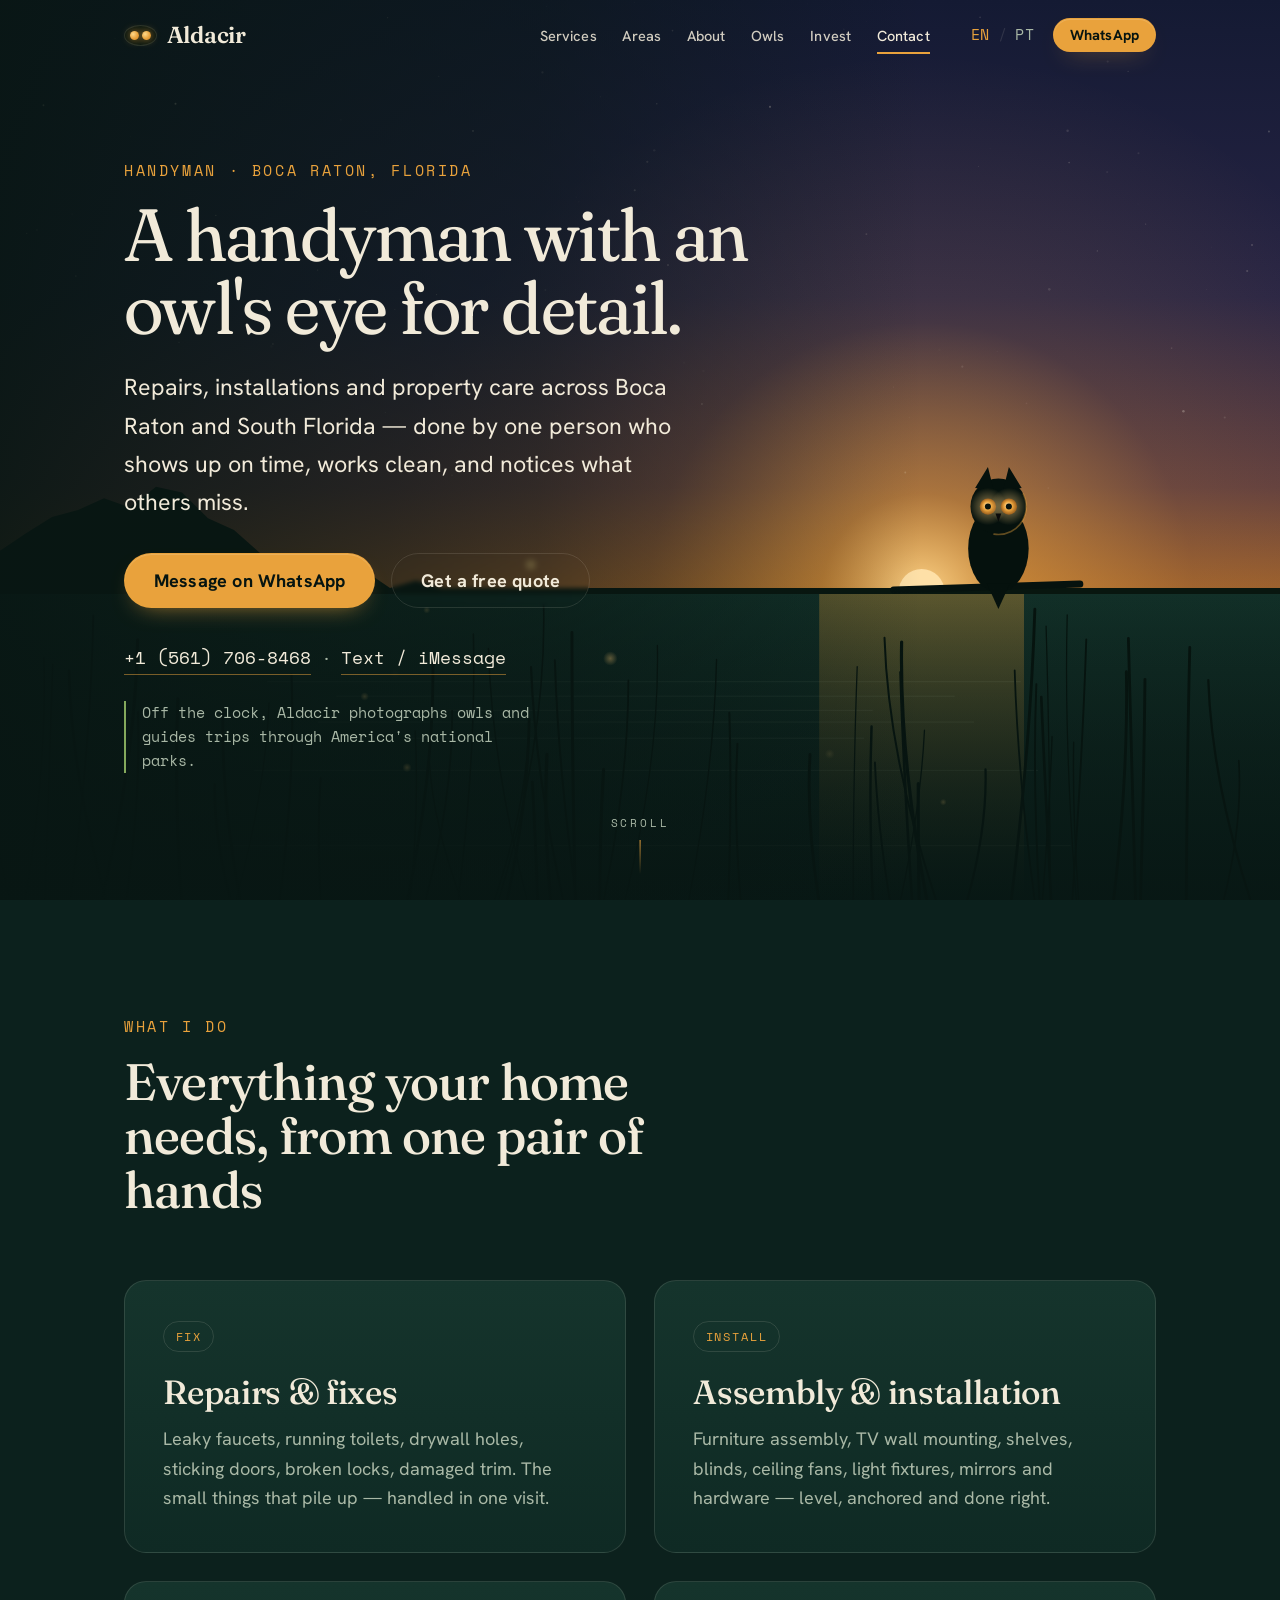
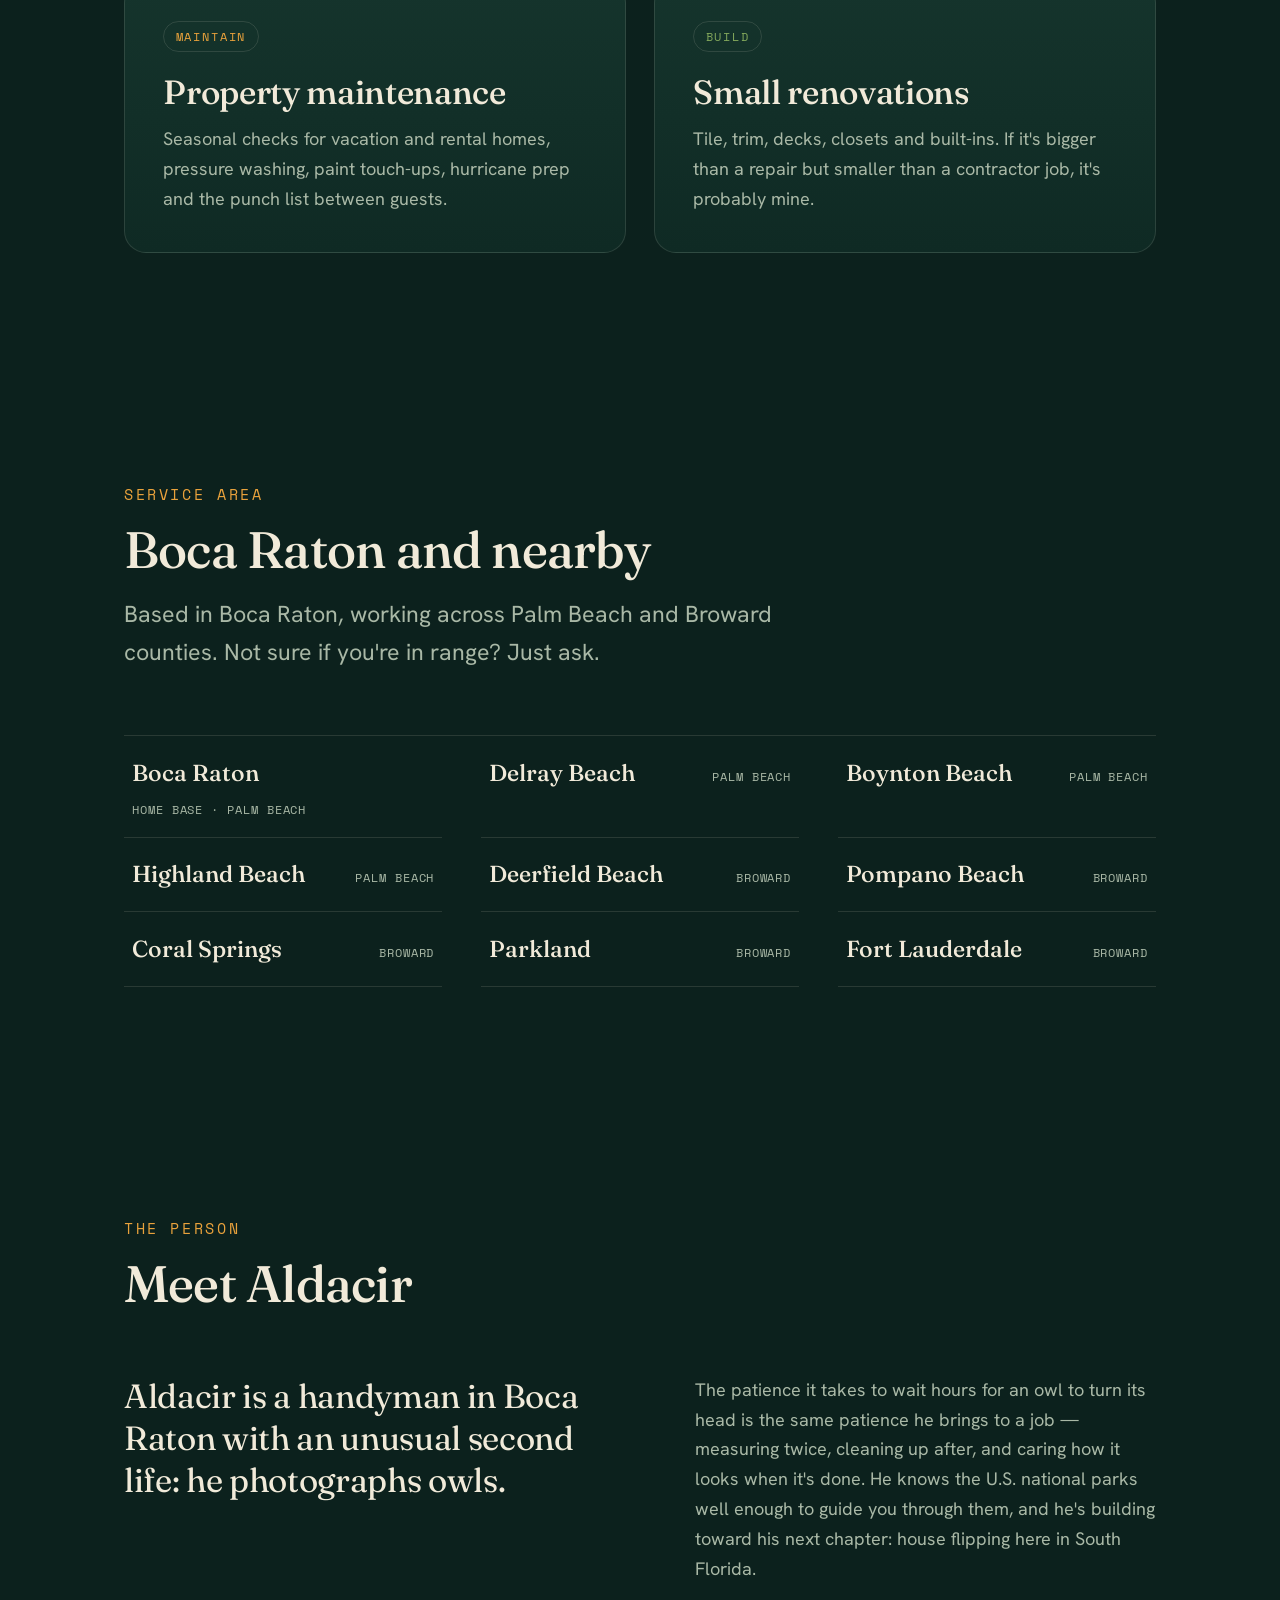
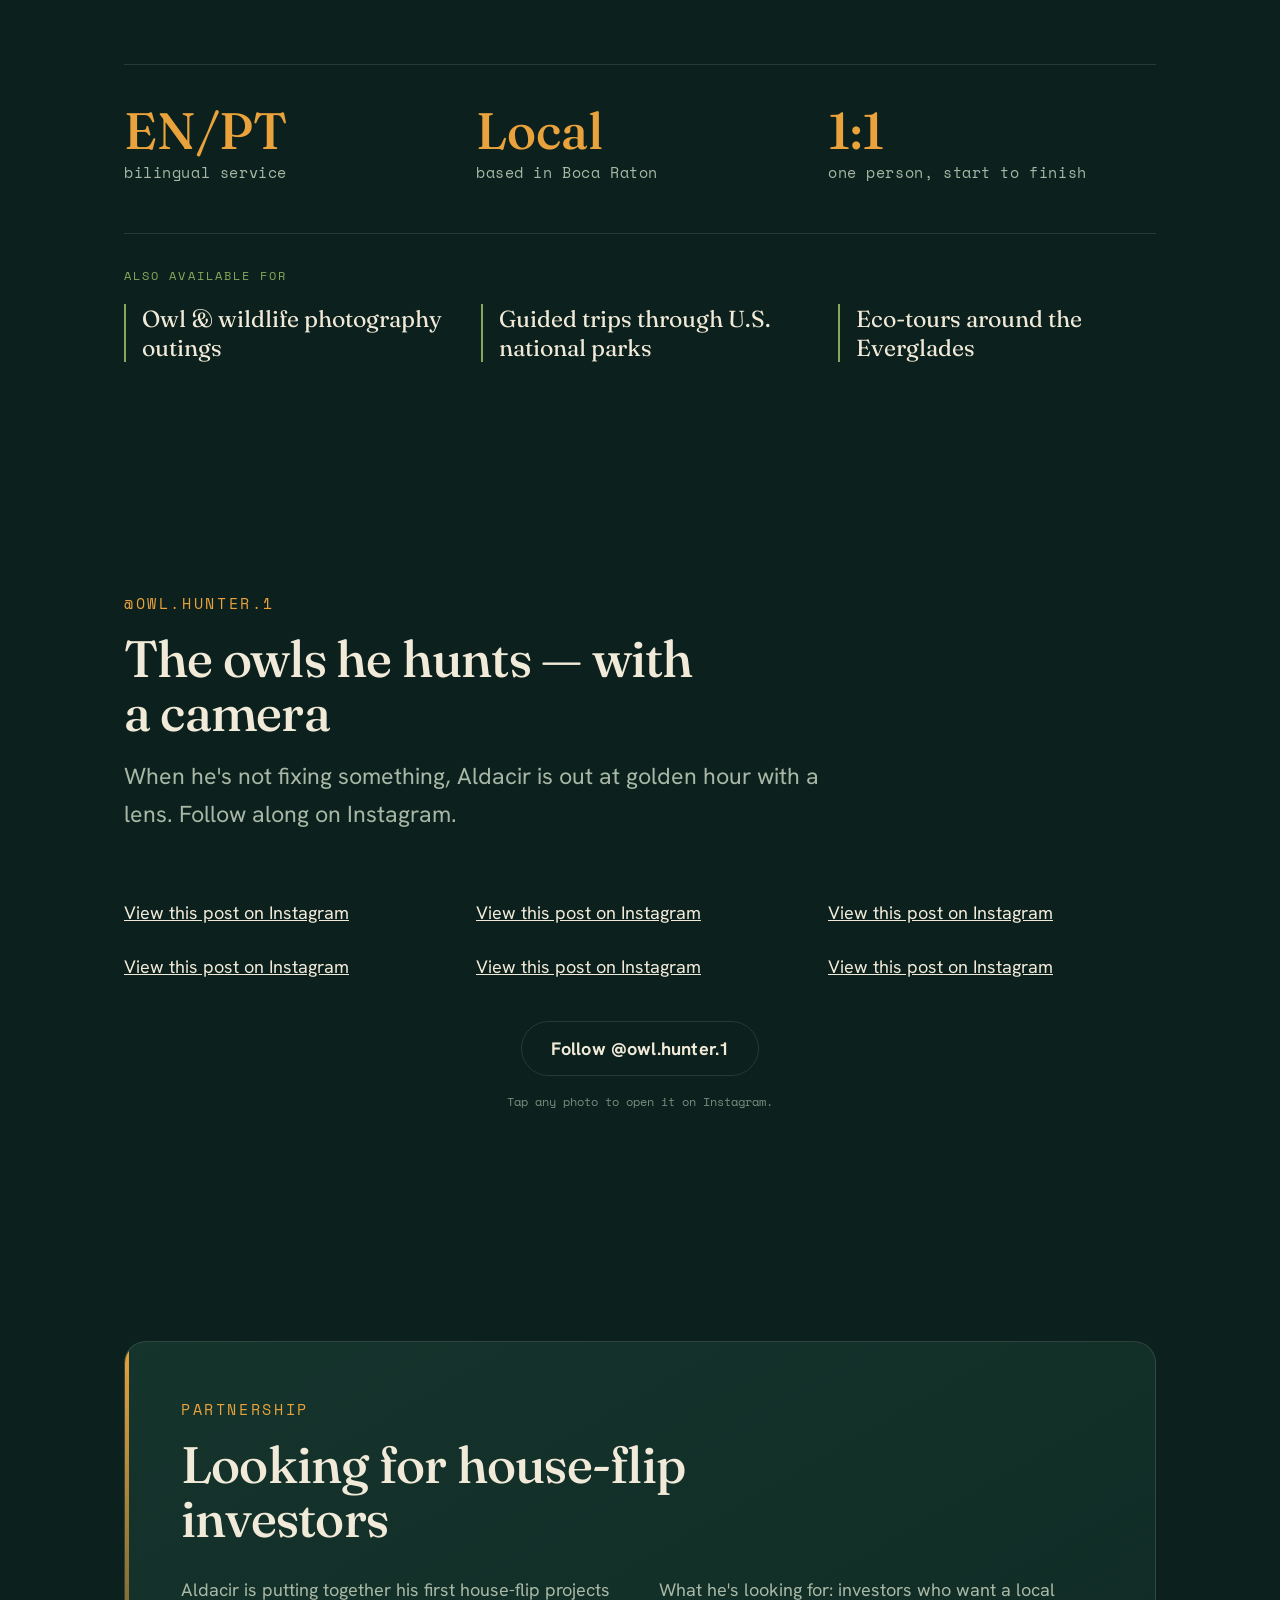
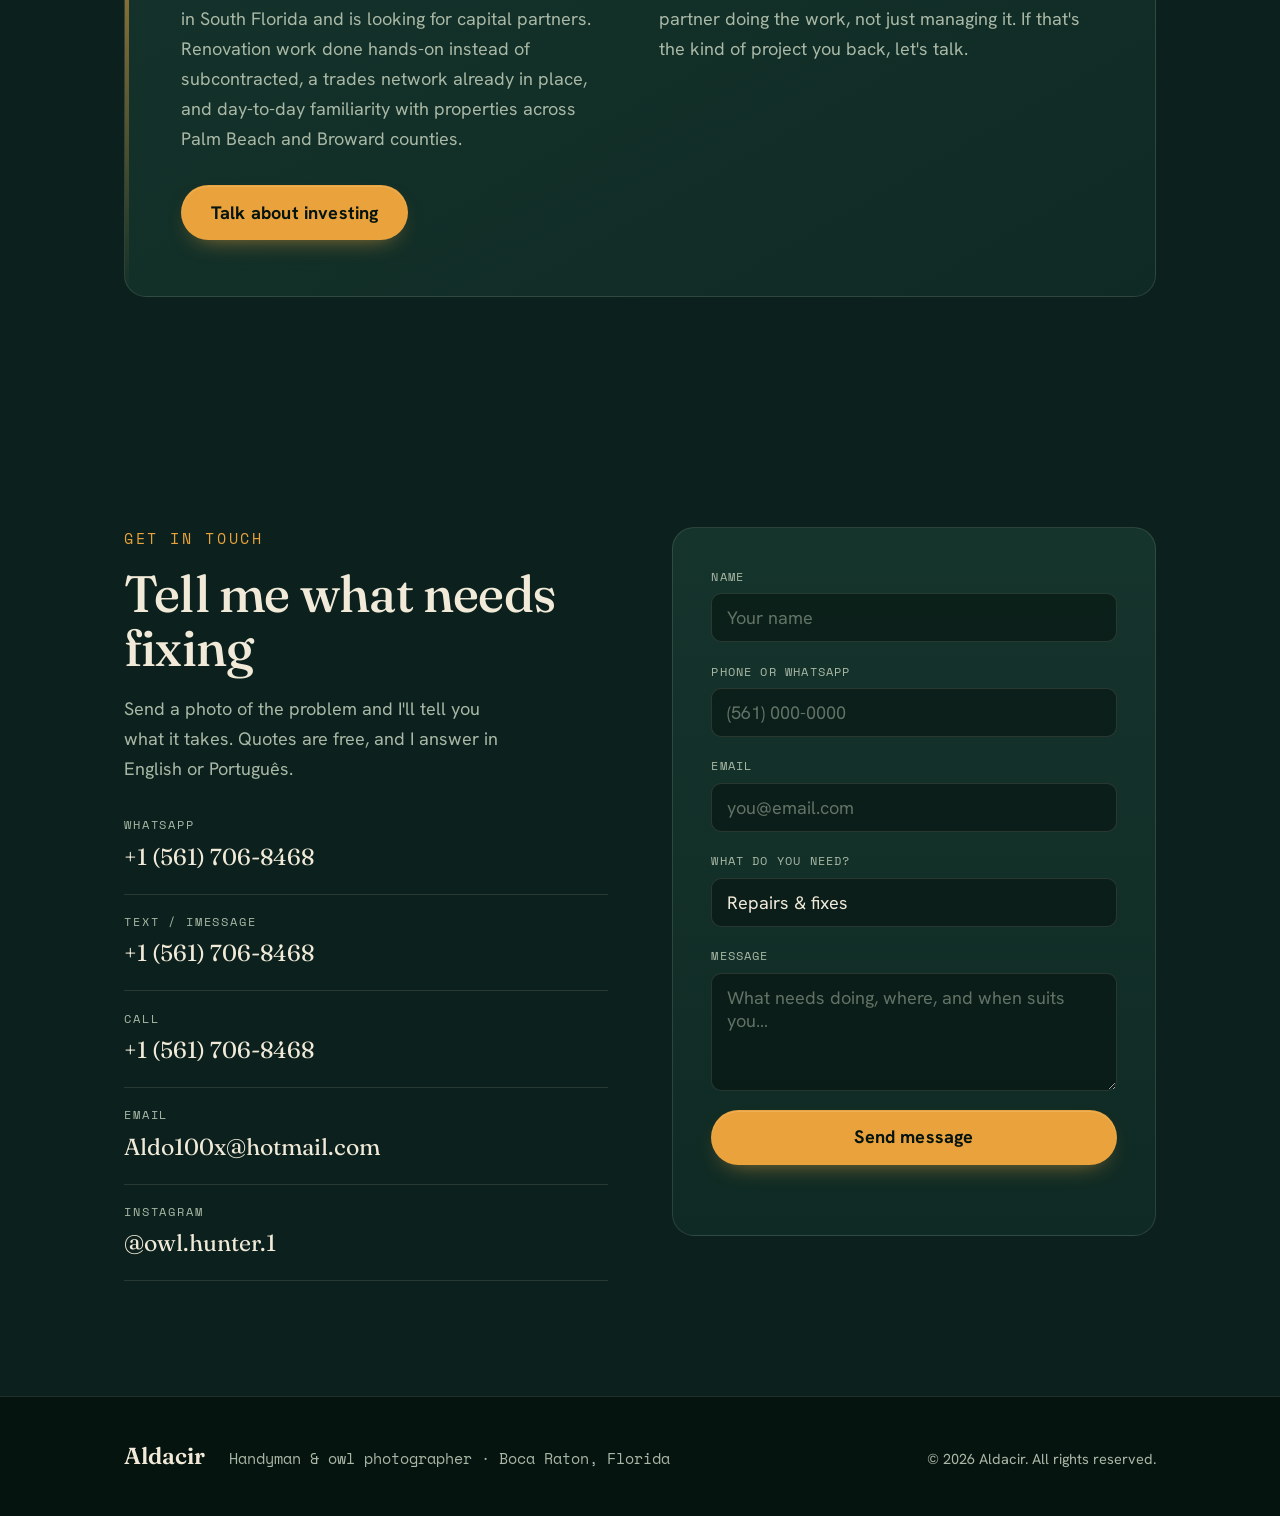
==== commit 6122c2d4: "Update Google Search Console verification token Swap in the token issued by the HTML-tag method for " ====
--- a/index.html
+++ b/index.html
@@ -8,7 +8,7 @@
   <meta name="author" content="Aldacir" />
   <meta name="theme-color" content="#0C211D" />
   <link rel="canonical" href="https://owlhunter.netlify.app/" />
-  <meta name="google-site-verification" content="4B8ffpTEnCAqE8FNUawiN3owBbZJKNAMTgdJWuFKuUg" />
+  <meta name="google-site-verification" content="qqz56QGyW4tArjuur0TlH9TRzuJYhXgrEngQ9ItLdjQ" />
   <meta name="geo.region" content="US-FL" />
   <meta name="geo.placename" content="Boca Raton" />
   <meta name="geo.position" content="26.3683;-80.1289" />
